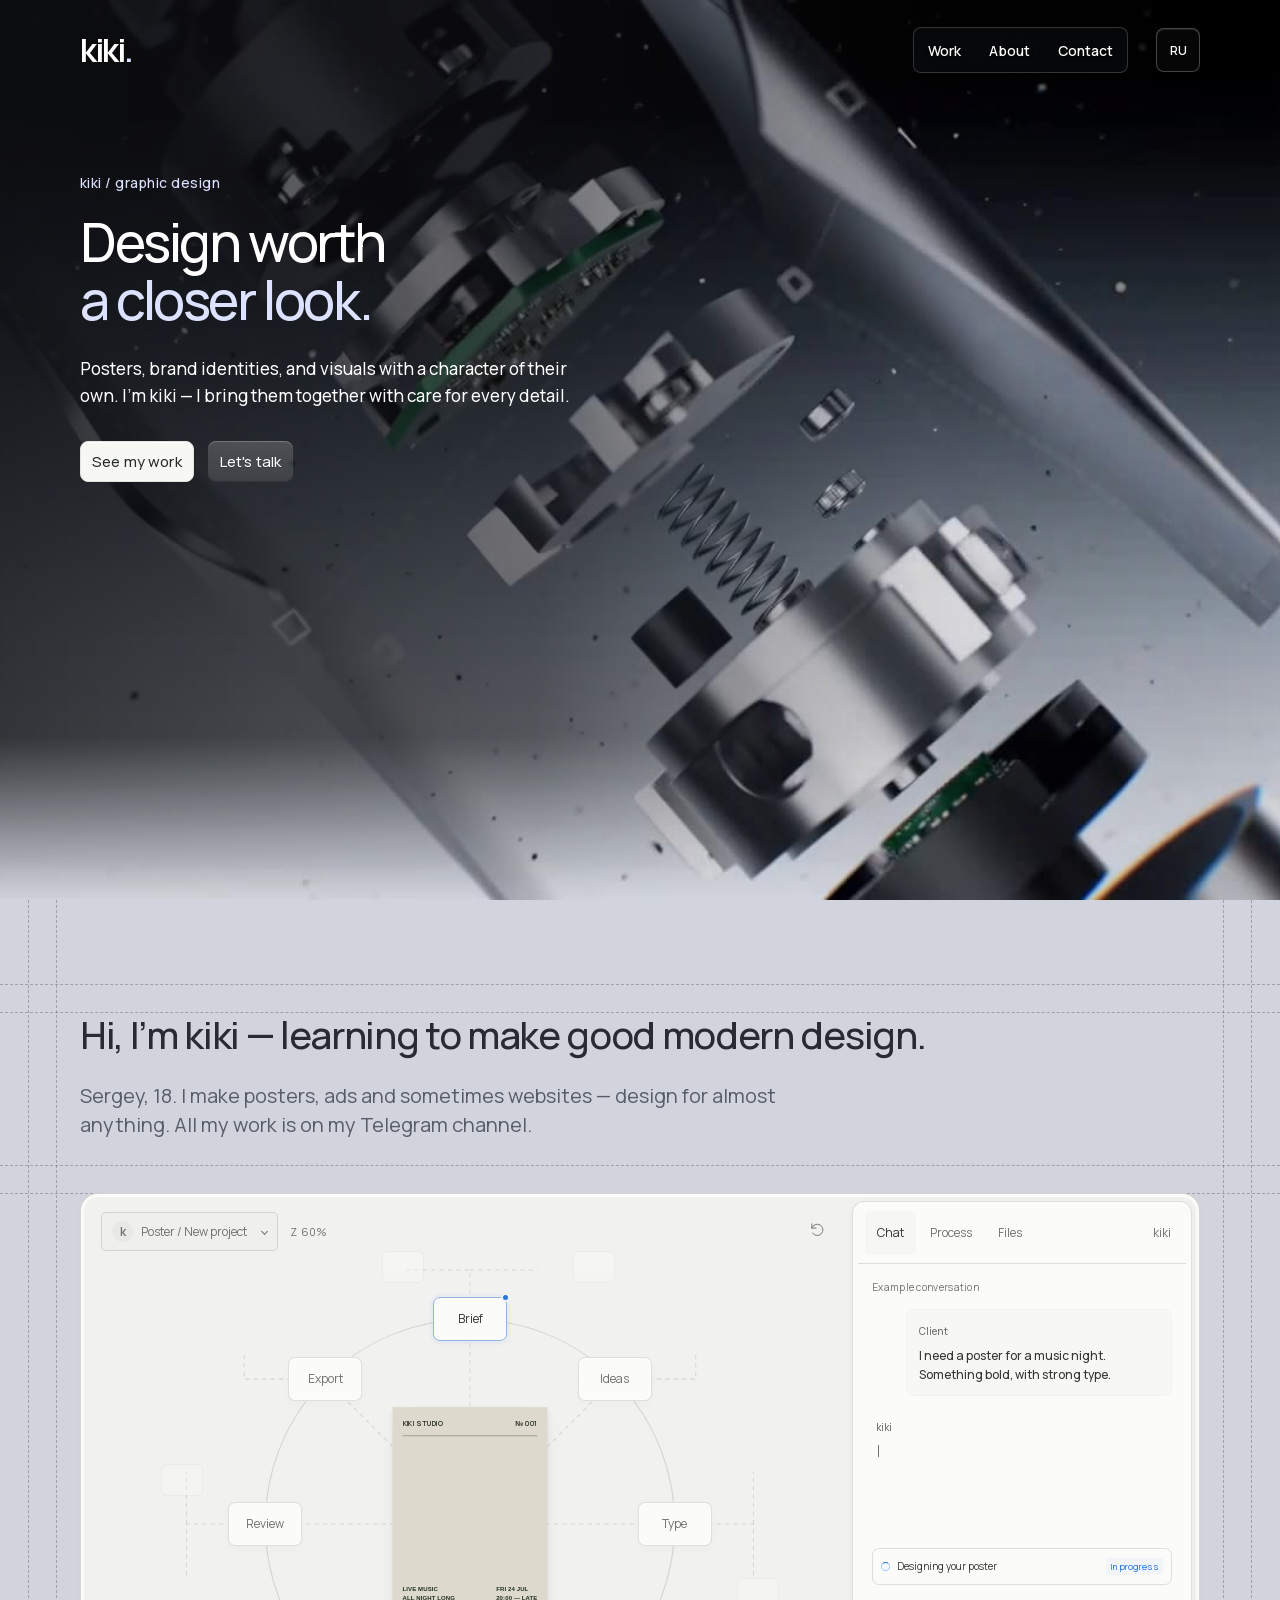
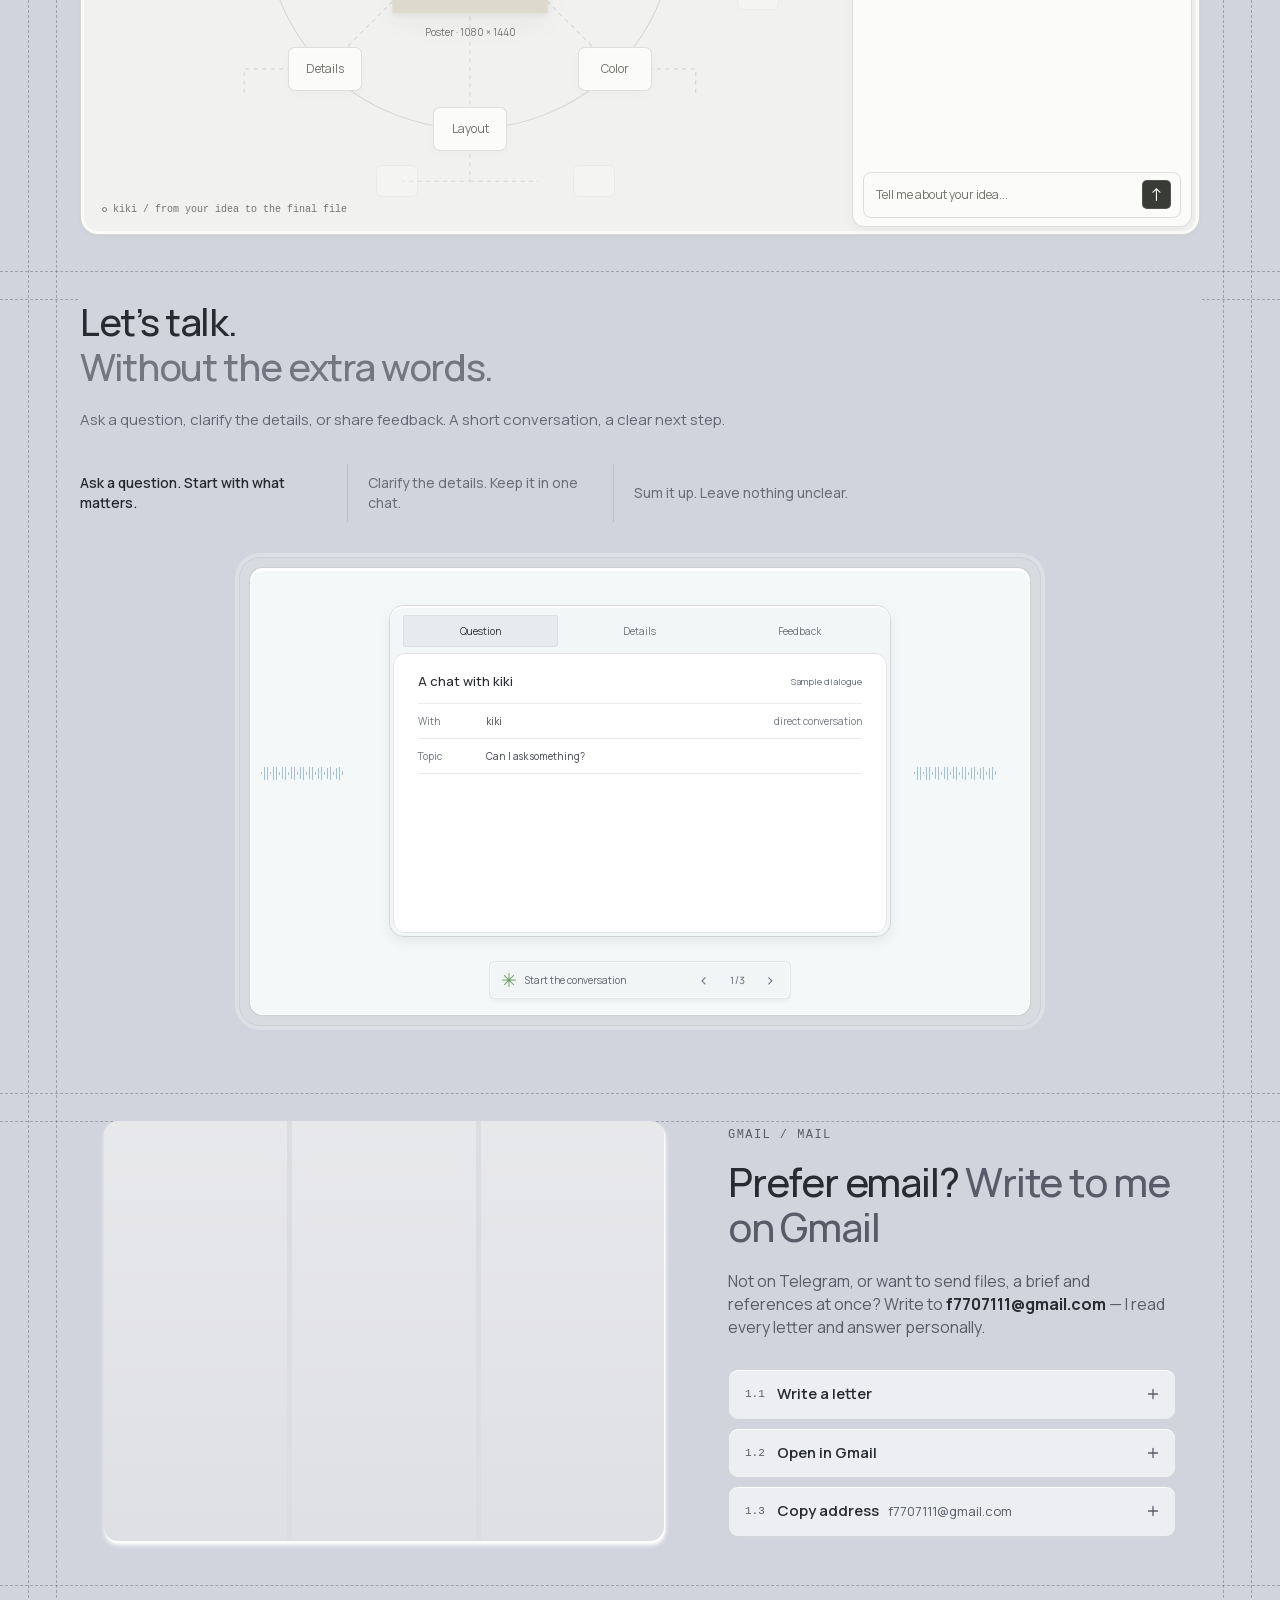
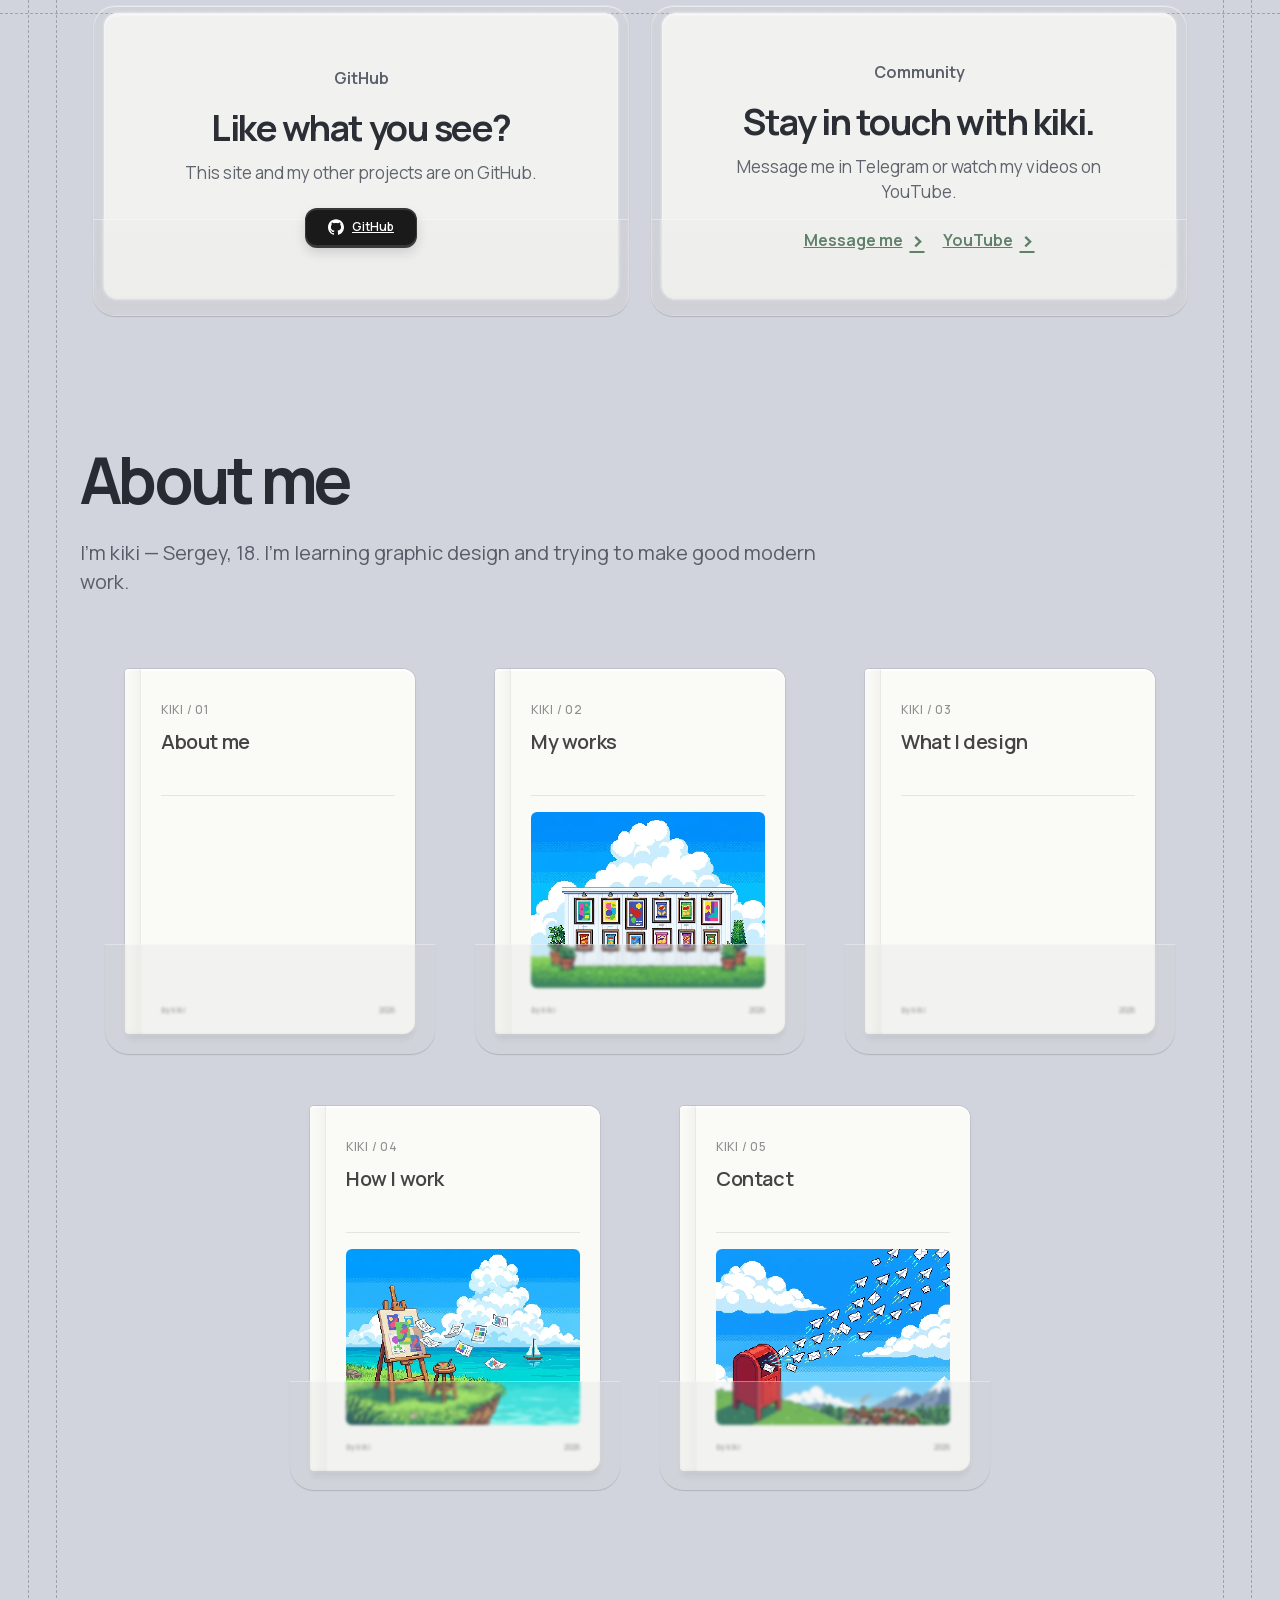
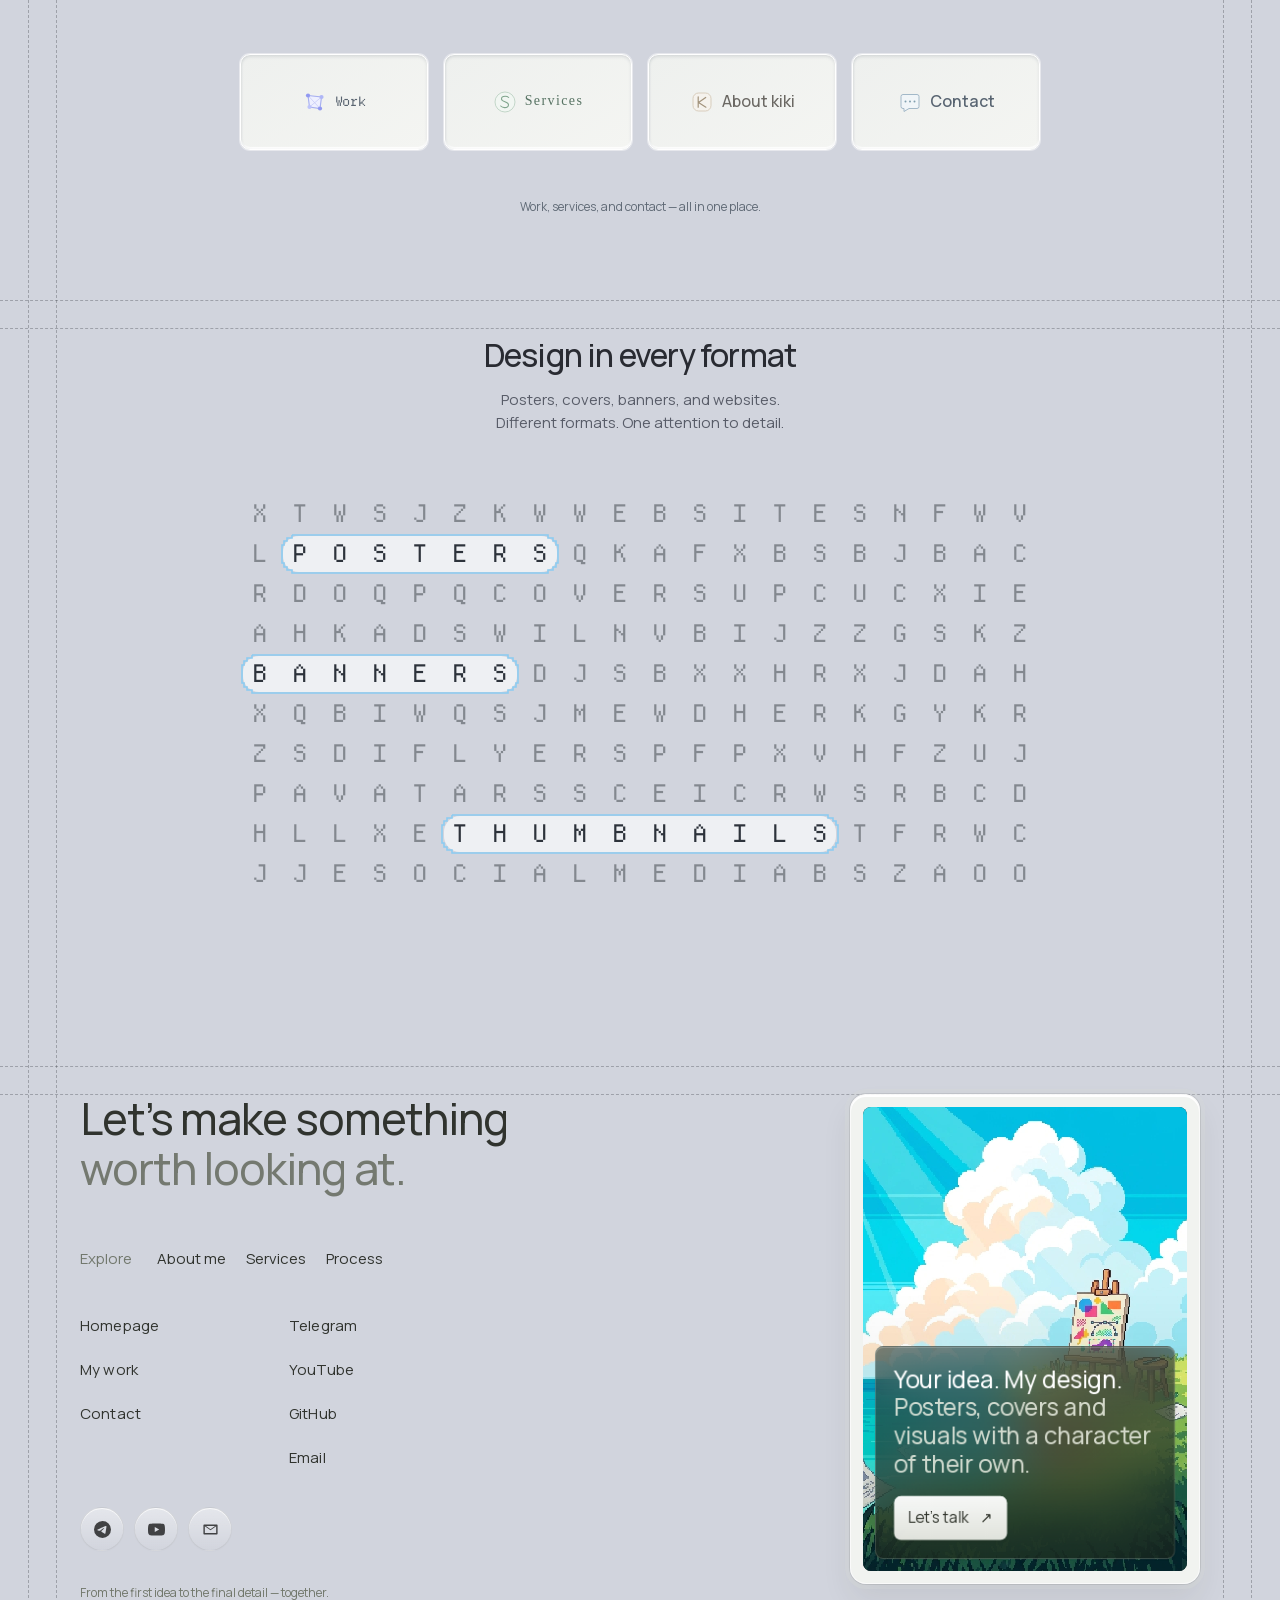
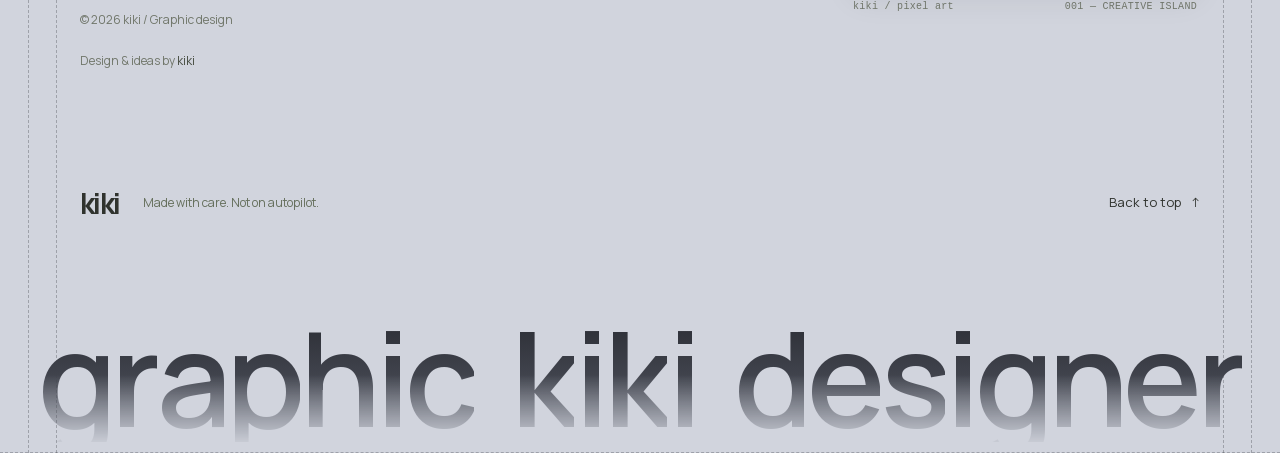
==== index.html @ 83580f87 "Initial commit" ====
<!doctype html>
<html lang="en" data-theme="light">
  <head>
    <meta charset="utf-8" />
    <meta name="viewport" content="width=device-width, initial-scale=1, viewport-fit=cover" />
    <title>kiki — Graphic Designer</title>
    <meta
      name="description"
      content="kiki (Сергей, 18) — графический дизайнер: логотипы, айдентика, постеры и оформление соцсетей."
    />
    <link rel="icon" href="assets/favicons/favicon.ico" sizes="any" />
    <link rel="icon" type="image/png" sizes="16x16" href="assets/favicons/favicon-16.png" />
    <link rel="icon" type="image/png" sizes="32x32" href="assets/favicons/favicon-32.png" />
    <link rel="apple-touch-icon" sizes="180x180" href="assets/favicons/apple-touch-icon.png" />
    <link rel="stylesheet" href="css/base.css" />
    <link rel="stylesheet" href="css/gameboy.css" />
    <link rel="stylesheet" href="css/site.css?v=2" />
    <link rel="stylesheet" href="css/components/folders.css" />
    <link rel="stylesheet" href="css/components/mail.css" />
    <link rel="stylesheet" href="css/components/design-studio.css" />
    <link rel="stylesheet" href="css/components/portfolio-footer.css" />
    <link rel="stylesheet" href="css/components/community-glass.css" />
    <link rel="stylesheet" href="css/components/conversation-banner.css?v=6" />
    <link rel="stylesheet" href="css/components/word-formats.css" />
    <link rel="stylesheet" href="css/components/intro-type.css" />
    <link rel="stylesheet" href="css/components/mini-cards.css?v=9" />
    <link rel="stylesheet" href="css/components/hero-pixel.css?v=creative1" />
    <link rel="stylesheet" href="css/components/hero-welcome.css?v=creative1" />
    <link rel="stylesheet" href="css/components/hero-scrub.css?v=5" />
    <link rel="stylesheet" href="css/components/hero-type.css?v=3" />
    <link rel="stylesheet" href="css/components/guides.css?v=3" />
  </head>
  <body>
    <div class="scrub-hero" id="scrub-hero">
    <main class="stage welcome-stage" aria-labelledby="welcome-title">
      <div class="hero-landscape" aria-hidden="true">
        <img src="assets/images/hero-scrub-poster.jpg" alt="" width="1344" height="768" fetchpriority="high" decoding="async" />
        <video muted playsinline preload="auto" poster="assets/images/hero-scrub-poster.jpg" data-video-desktop="assets/videos/hero-scrub-desktop.mp4?v=2" data-video-mobile="assets/videos/hero-scrub-mobile.mp4?v=2" tabindex="-1" disablepictureinpicture></video>
      </div>
      <div class="welcome-shade" aria-hidden="true"></div>
      <header class="welcome-header">
        <a class="welcome-wordmark" href="index.html" aria-label="kiki home">kiki<span aria-hidden="true">.</span></a>
        <nav class="welcome-nav" aria-label="Portfolio navigation">
          <a href="section.html?s=works" data-page-link data-welcome="navWork">Work</a>
          <a href="section.html?s=about" data-page-link data-welcome="navAbout">About</a>
          <a href="section.html?s=contact" data-page-link data-welcome="navContact">Contact</a>
        </nav>
        <button id="lang-toggle" class="welcome-lang ref-button" type="button" aria-label="Switch to Russian">RU</button>
      </header>
      <div class="welcome-content">
        <p class="welcome-eyebrow" data-welcome="eyebrow">kiki / graphic design</p>
        <h1 id="welcome-title"><span data-welcome="title0">Design worth</span><br /><span class="welcome-title-soft" data-welcome="title1">a closer look.</span></h1>
        <p class="welcome-description" data-welcome="description">Posters, brand identities, and visuals with a character of their own. I'm kiki — I bring them together with care for every detail.</p>
        <div class="welcome-actions">
          <a class="welcome-primary" href="section.html?s=works" data-page-link><span data-welcome="works">See my work</span></a>
          <a class="welcome-glass" href="section.html?s=contact" data-page-link><span class="glass-lens" aria-hidden="true"></span><span class="glass-reflection" aria-hidden="true"></span><span class="glass-label" data-welcome="contact">Let's talk</span></a>
        </div>
      </div>
    </main>
    </div>

    <div class="guided">
    <section class="site-info" id="about">
      <div class="site-wrap">
<div class="site-intro">
          <h2 data-i18n="heroTitle"></h2>
          <p class="site-lead" data-i18n="heroLead"></p>
        </div>

        <section class="design-studio" id="design-studio" aria-label="Poster design process">
          <div class="studio-canvas">
            <div class="studio-toolbar"><span class="studio-project"><span class="studio-monogram">k</span><span data-studio="project">Poster / New project</span><span class="studio-chevron" aria-hidden="true"></span></span><span class="studio-zoom">Z&nbsp; 60%</span><button class="studio-replay" type="button" aria-label="Replay animation"><svg viewBox="0 0 24 24" aria-hidden="true"><path d="M4 10a8 8 0 1 1 1 7M4 4v6h6"/></svg></button></div>
            <div class="studio-map">
              <svg class="studio-connections" viewBox="0 0 600 520" aria-hidden="true">
                <circle cx="300" cy="260" r="195" class="studio-orbit"/>
                <g class="studio-rays"><path d="M300 260V65"/><path d="M300 260L438 122"/><path d="M300 260H495"/><path d="M300 260L438 398"/><path d="M300 260V455"/><path d="M300 260L162 398"/><path d="M300 260H105"/><path d="M300 260L162 122"/></g>
                <g class="studio-trails"><path d="M300 65V260"/><path d="M438 122L300 260"/><path d="M495 260H300"/><path d="M438 398L300 260"/><path d="M300 455V260"/><path d="M162 398L300 260"/><path d="M105 260H300"/><path d="M162 122L300 260"/></g>
                <g class="studio-branches"><path d="M300 65V18H235M300 18H365"/><path d="M105 260H30V310M30 260V210"/><path d="M495 260H570V310M570 260V210"/><path d="M300 455V505H235M300 505H365"/><path d="M162 122H85V95M438 122H515V95M162 398H85V425M438 398H515V425"/></g>
              </svg>
              <div class="studio-ghost ghost-1"></div><div class="studio-ghost ghost-2"></div><div class="studio-ghost ghost-3"></div><div class="studio-ghost ghost-4"></div><div class="studio-ghost ghost-5"></div><div class="studio-ghost ghost-6"></div>
              <div class="studio-node node-0" data-step="0"><span data-studio="step0">Brief</span><span class="node-indicator" aria-hidden="true"></span></div>
<div class="studio-node node-1" data-step="1"><span data-studio="step1">Ideas</span><span class="node-indicator" aria-hidden="true"></span></div>
<div class="studio-node node-2" data-step="2"><span data-studio="step2">Type</span><span class="node-indicator" aria-hidden="true"></span></div>
<div class="studio-node node-3" data-step="3"><span data-studio="step3">Color</span><span class="node-indicator" aria-hidden="true"></span></div>
<div class="studio-node node-4" data-step="4"><span data-studio="step4">Layout</span><span class="node-indicator" aria-hidden="true"></span></div>
<div class="studio-node node-5" data-step="5"><span data-studio="step5">Details</span><span class="node-indicator" aria-hidden="true"></span></div>
<div class="studio-node node-6" data-step="6"><span data-studio="step6">Review</span><span class="node-indicator" aria-hidden="true"></span></div>
<div class="studio-node node-7" data-step="7"><span data-studio="step7">Export</span><span class="node-indicator" aria-hidden="true"></span></div>
              <div class="studio-artboard"><div class="poster-design"><div class="poster-topline">KIKI STUDIO <span>№ 001</span></div><div class="poster-type">MAKE<br><span>SOME</span><br>NOISE.</div><div class="poster-shape" aria-hidden="true"></div><div class="poster-footer"><span>LIVE MUSIC<br>ALL NIGHT LONG</span><span>FRI 24 JUL<br>20:00 — LATE</span></div></div><span class="artboard-label" data-studio="artboard">Poster · 1080 × 1440</span></div>
            </div>
            <div class="studio-footnote"><span class="studio-live-dot" aria-hidden="true"></span><span data-studio="footnote">kiki / from your idea to the final file</span></div>
          </div>
          <div class="studio-chat">
            <div class="studio-chat-tabs" role="tablist" aria-label="Project views"><button class="active" type="button" role="tab" aria-selected="true" aria-controls="studio-chat-panel" id="studio-tab-chat" data-view="chat" data-studio="chatTab">Chat</button><button type="button" role="tab" aria-selected="false" aria-controls="studio-process-panel" id="studio-tab-process" data-view="process" data-studio="processTab">Process</button><button type="button" role="tab" aria-selected="false" aria-controls="studio-files-panel" id="studio-tab-files" data-view="files" data-studio="filesTab">Files</button><span class="studio-chat-name">kiki</span></div>
            <div class="studio-chat-body" id="studio-chat-panel" role="tabpanel" aria-labelledby="studio-tab-chat">
              <span class="studio-demo-label" data-studio="demo">Example conversation</span>
              <div class="studio-message client"><span class="message-author" data-studio="client">Client</span><p data-studio="request">I need a poster for a music night. Something bold, with strong type.</p></div>
              <div class="studio-message designer"><span class="message-author">kiki</span><p class="studio-typed"></p></div>
              <div class="studio-task"><span class="studio-spinner" aria-hidden="true"></span><span data-studio="task">Designing your poster</span><span class="studio-task-status" data-studio="running">In progress</span></div>
              <div class="studio-message final"><span class="message-author">kiki</span><p data-studio="done">Here’s the first version. What do you think? We can adjust the colors and details together.</p><div class="studio-attachment"><span class="attachment-icon" aria-hidden="true">↗</span><span>music-night.pdf<small data-studio="attachment">First version · ready for review</small></span></div></div>
            </div>
            <div class="studio-extra-panel" id="studio-process-panel" role="tabpanel" aria-labelledby="studio-tab-process" hidden><span class="studio-demo-label" data-studio="processHeading">From idea to finished poster</span><ol class="studio-process-list"><li data-studio="step0">Brief</li><li data-studio="step1">Ideas</li><li data-studio="step2">Type</li><li data-studio="step3">Color</li><li data-studio="step4">Layout</li><li data-studio="step5">Details</li><li data-studio="step6">Review</li><li data-studio="step7">Export</li></ol><p data-studio="processNote">You’re part of every step. We discuss, refine, and make it yours.</p></div>
            <div class="studio-extra-panel" id="studio-files-panel" role="tabpanel" aria-labelledby="studio-tab-files" hidden><span class="studio-demo-label" data-studio="filesHeading">Example deliverables</span><div class="studio-file"><span>music-night.pdf</span><small data-studio="print">Print-ready poster</small></div><div class="studio-file"><span>music-night.png</span><small data-studio="social">Version for social media</small></div><p data-studio="filesNote">Final formats are agreed on for each project.</p></div>
            <a class="studio-chat-compose" href="https://t.me/Kik1el" target="_blank" rel="noopener"><span data-studio="cta">Tell me about your idea...</span><span class="compose-arrow" aria-hidden="true">↑</span></a>
          </div>
        </section>

        <section class="conversation-banner" id="conversation" aria-labelledby="conversation-title">
          <header class="cb-intro">
            <h2 id="conversation-title"><span data-cb="title"></span><br><span class="cb-soft" data-cb="titleSoft"></span></h2>
            <p data-cb="intro"></p>
          </header>
          <div class="cb-tabs" role="tablist" aria-label="Project stages">
            <button type="button" role="tab" id="cb-tab-0" aria-controls="cb-panel" aria-selected="true" data-cb-step="0"><span data-cb="tab0"></span><i class="cb-tab-progress" aria-hidden="true"></i></button>
            <button type="button" role="tab" id="cb-tab-1" aria-controls="cb-panel" aria-selected="false" tabindex="-1" data-cb-step="1"><span data-cb="tab1"></span><i class="cb-tab-progress" aria-hidden="true"></i></button>
            <button type="button" role="tab" id="cb-tab-2" aria-controls="cb-panel" aria-selected="false" tabindex="-1" data-cb-step="2"><span data-cb="tab2"></span><i class="cb-tab-progress" aria-hidden="true"></i></button>
          </div>
          <div class="cb-frame" id="cb-panel" role="tabpanel" aria-labelledby="cb-tab-0" tabindex="0">
            <div class="cb-canvas">
              <div class="cb-scene cb-conversation" data-scene="0">
                <div class="cb-signal cb-signal-left" aria-hidden="true"></div><div class="cb-signal cb-signal-right" aria-hidden="true"></div>
                <article class="cb-dialog-card">
                  <nav class="cb-mini-tabs" aria-label="Conversation topics"><button type="button" data-chat="0" aria-pressed="true" data-cb="chat0"></button><button type="button" data-chat="1" aria-pressed="false" data-cb="chat1"></button><button type="button" data-chat="2" aria-pressed="false" data-cb="chat2"></button></nav>
                  <div class="cb-dialog-paper">
                    <header class="cb-dialog-header"><strong data-cb="dialogTitle"></strong><span class="cb-example" data-cb="example"></span></header>
                    <div class="cb-meta"><span data-cb="to"></span><b>kiki</b><span data-cb="chatContext"></span></div>
                    <div class="cb-meta"><span data-cb="subject"></span><b data-cb="subjectText"></b></div>
                    <div class="cb-dialog-messages"><p class="cb-question"><span data-cb="you"></span><span data-cb="request"></span></p><p class="cb-response"><span>kiki</span><span class="cb-typed"></span><i class="cb-typing-caret" aria-hidden="true"></i></p></div>
                    <div class="cb-paper-fade" aria-hidden="true"></div>
                  </div>
                </article>
                <div class="cb-project-pager"><span class="cb-pixel-icon" aria-hidden="true">✳</span><span data-cb="projectName"></span><button type="button" class="cb-prev" aria-label="Previous example">‹</button><span class="cb-counter">1/3</span><button type="button" class="cb-next" aria-label="Next example">›</button></div>
              </div>
              <div class="cb-scene cb-board" data-scene="1" hidden>
                <div class="cb-task-card"><div class="cb-task-row"><span class="cb-status review" data-cb="review"></span><div><span data-cb-task="0"></span><small data-cb="byKiki"></small></div></div><div class="cb-task-row"><span class="cb-status running" data-cb="running"></span><div><span data-cb-task="1"></span><small data-cb="byKiki"></small></div></div><div class="cb-task-row"><span class="cb-status complete" data-cb="complete"></span><div><span data-cb-task="2"></span><small data-cb="byKiki"></small></div></div><div class="cb-task-row"><span class="cb-status waiting" data-cb="waiting"></span><div><span data-cb-task="3"></span><small data-cb="together"></small></div></div></div>
                <div class="cb-board-line" aria-hidden="true"></div>
                <div class="cb-categories"><button type="button" data-category="0" aria-pressed="true"><span class="cb-counts"><i></i><span data-cb="topicBadge"></span></span><span data-cb="category0"></span></button><button type="button" data-category="1" aria-pressed="false"><span class="cb-counts"><i></i><span data-cb="topicBadge"></span></span><span data-cb="category1"></span></button><button type="button" data-category="2" aria-pressed="false"><span class="cb-counts"><i></i><span data-cb="topicBadge"></span></span><span data-cb="category2"></span></button><button type="button" data-category="3" aria-pressed="false"><span class="cb-counts"><i></i><span data-cb="topicBadge"></span></span><span data-cb="category3"></span></button><button type="button" data-category="4" aria-pressed="false"><span class="cb-counts"><i></i><span data-cb="topicBadge"></span></span><span data-cb="category4"></span></button></div>
              </div>
              <div class="cb-scene cb-flow" data-scene="2" hidden>
                <aside class="cb-flow-sidebar"><h3 data-cb="flowTitle"></h3><div class="cb-flow-field"><span data-cb="name"></span><div data-cb="flowName"></div></div><div class="cb-flow-field"><span data-cb="briefLabel"></span><p data-cb="brief"></p></div><div class="cb-flow-extra" hidden><strong data-cb="extraTitle"></strong><p data-cb="extraText"></p></div></aside>
                <div class="cb-tree">
                  <button type="button" class="cb-add cb-add-idea" data-flow-action="idea"><span class="cb-tooltip" data-cb="addIdea"></span><span class="cb-plus" aria-hidden="true"></span></button>
                  <div class="cb-tree-stem" aria-hidden="true"></div><div class="cb-tree-node cb-tree-main"><span class="cb-node-icon" aria-hidden="true"><i></i><i></i><i></i><i></i><i></i><i></i><i></i><i></i><i></i></span><div><b>kiki</b><small data-cb="designer"></small></div></div>
                  <div class="cb-tree-stem cb-long-stem" aria-hidden="true"></div><button type="button" class="cb-add" data-flow-action="details"><span class="cb-tooltip" data-cb="addDetails"></span><span class="cb-plus" aria-hidden="true"></span></button>
                  <div class="cb-tree-branches" aria-hidden="true"><i></i><i></i><i></i></div>
                  <div class="cb-tree-children"><button type="button" class="cb-tree-node" data-flow-action="idea"><span class="cb-node-icon" aria-hidden="true"><i></i><i></i><i></i><i></i><i></i><i></i><i></i><i></i><i></i></span><span><b data-cb="node0"></b><small data-cb="nodeSub0"></small></span></button><button type="button" class="cb-tree-node" data-flow-action="style"><span class="cb-node-icon" aria-hidden="true"><i></i><i></i><i></i><i></i><i></i><i></i><i></i><i></i><i></i></span><span><b data-cb="node1"></b><small data-cb="nodeSub1"></small></span></button><button type="button" class="cb-tree-node" data-flow-action="files"><span class="cb-node-icon" aria-hidden="true"><i></i><i></i><i></i><i></i><i></i><i></i><i></i><i></i><i></i></span><span><b data-cb="node2"></b><small data-cb="nodeSub2"></small></span></button></div>
                  <div class="cb-apps"><img src="assets/icons/apps/photoshop.svg" alt="Photoshop"><img src="assets/icons/apps/illustrator.svg" alt="Illustrator"><img src="assets/icons/apps/indesign.svg" alt="InDesign"><span class="cb-apps-divider"></span><a href="https://t.me/Kik1el" target="_blank" rel="noopener" aria-label="Telegram"><img src="assets/icons/social/telegram.svg" alt=""></a><span data-cb="andYou"></span></div>
                </div>
              </div>
            </div>
          </div>
        </section>

        <section class="mail-block" id="mail" aria-labelledby="mail-title">
          <div class="mail-visual" data-aos="fade-right" aria-hidden="true">
            <div class="mail-stage" data-mail-stage>
              <div class="mail-cols"><i></i><i></i><i></i></div>
              <article class="mail-card mail-preview">
                <header class="mail-card-head">
                  <svg class="mail-gmail" viewBox="0 0 48 36" aria-hidden="true">
                    <path fill="#4285f4" d="M3.3 36h7.6V17.5L0 9.3v23.4C0 34.5 1.5 36 3.3 36z" />
                    <path fill="#34a853" d="M37.1 36h7.6c1.8 0 3.3-1.5 3.3-3.3V9.3l-10.9 8.2z" />
                    <path fill="#fbbc04" d="M37.1 3.3v14.2L48 9.3V4.9c0-4-4.6-6.3-7.8-3.9z" />
                    <path fill="#ea4335" d="M10.9 17.5V3.3L24 13.1l13.1-9.8v14.2L24 27.3z" />
                    <path fill="#c5221f" d="M0 4.9v4.4l10.9 8.2V3.3L7.8 1C4.6-1.4 0 .9 0 4.9z" /></svg
                  ><span data-i18n="mailPreview">New message</span>
                </header>
                <div class="mail-row">
                  <span data-i18n="mailTo">To</span>
                  <p><b>kiki</b> f7707111@gmail.com</p>
                </div>
                <div class="mail-row">
                  <span data-i18n="mailFrom">From</span>
                  <p><b data-i18n="mailYou">You</b> <span data-i18n="mailYouMail">hello@yourmail.com</span></p>
                </div>
                <div class="mail-row">
                  <span data-i18n="mailSubject">Subject</span>
                  <p><b data-i18n="mailSubjectText">Poster for our event</b></p>
                </div>
                <div class="mail-body"><p data-mail-type></p></div>
              </article>
              <article class="mail-card mail-status">
                <header class="mail-status-head"><span data-i18n="mailStatusTitle">Letter status</span><i>×</i></header>
                <div class="mail-status-inner">
                  <small data-i18n="mailChance">Chance of reply</small>
                  <div class="mail-big">
                    <strong data-mail-count>0%</strong><em data-i18n="mailBadge">personally</em>
                  </div>
                  <div class="mail-bar"><i data-mail-bar></i></div>
                  <ul class="mail-steps">
                    <li class="mail-step" data-step>
                      <span data-i18n="mailStep1">Sent</span
                      ><b class="mail-tick"
                        ><svg viewBox="0 0 12 12" aria-hidden="true">
                          <path
                            d="M2.5 6.4 5 8.8l4.5-5.3"
                            fill="none"
                            stroke="currentColor"
                            stroke-width="1.6"
                            stroke-linecap="round"
                            stroke-linejoin="round"
                          /></svg
                      ></b>
                    </li>
                    <li class="mail-step" data-step>
                      <span data-i18n="mailStep2">Delivered</span
                      ><b class="mail-tick"
                        ><svg viewBox="0 0 12 12" aria-hidden="true">
                          <path
                            d="M2.5 6.4 5 8.8l4.5-5.3"
                            fill="none"
                            stroke="currentColor"
                            stroke-width="1.6"
                            stroke-linecap="round"
                            stroke-linejoin="round"
                          /></svg
                      ></b>
                    </li>
                    <li class="mail-step" data-step>
                      <span data-i18n="mailStep3">Read by kiki</span
                      ><b class="mail-tick"
                        ><svg viewBox="0 0 12 12" aria-hidden="true">
                          <path
                            d="M2.5 6.4 5 8.8l4.5-5.3"
                            fill="none"
                            stroke="currentColor"
                            stroke-width="1.6"
                            stroke-linecap="round"
                            stroke-linejoin="round"
                          /></svg
                      ></b>
                    </li>
                    <li class="mail-step" data-step>
                      <span data-i18n="mailStep4">Reply</span><b class="mail-typing"><i></i><i></i><i></i></b>
                    </li>
                  </ul>
                  <span class="mail-fake-btn" data-i18n="mailView">Open letter</span>
                </div>
              </article>
            </div>
          </div>
          <div class="mail-copy" data-aos="fade-left">
            <p class="mail-kicker" data-i18n="mailKicker">Gmail / Mail</p>
            <h2 id="mail-title" data-i18n="mailTitle">Prefer email? <span>Write to me on Gmail</span></h2>
            <p class="mail-lead" data-i18n="mailLead"></p>
            <div class="mail-actions">
              <a class="mail-action" href="mailto:f7707111@gmail.com"
                ><span class="mail-num">1.1</span><span class="mail-label" data-i18n="mailAct1">Write a letter</span
                ><span class="mail-plus"
                  ><svg viewBox="0 0 12 12" aria-hidden="true">
                    <path
                      d="M6 1.5v9M1.5 6h9"
                      stroke="currentColor"
                      stroke-width="1.3"
                      stroke-linecap="round"
                    /></svg></span
              ></a>
              <a
                class="mail-action"
                href="https://mail.google.com/mail/?view=cm&amp;fs=1&amp;to=f7707111@gmail.com"
                target="_blank"
                rel="noopener"
                ><span class="mail-num">1.2</span><span class="mail-label" data-i18n="mailAct2">Open in Gmail</span
                ><span class="mail-plus"
                  ><svg viewBox="0 0 12 12" aria-hidden="true">
                    <path
                      d="M6 1.5v9M1.5 6h9"
                      stroke="currentColor"
                      stroke-width="1.3"
                      stroke-linecap="round"
                    /></svg></span
              ></a>
              <button class="mail-action" type="button" data-mail-copy>
                <span class="mail-num">1.3</span
                ><span class="mail-label"
                  ><span data-i18n="mailAct3">Copy address</span> <em>f7707111@gmail.com</em></span
                ><span class="mail-plus"
                  ><svg viewBox="0 0 12 12" aria-hidden="true">
                    <path d="M6 1.5v9M1.5 6h9" stroke="currentColor" stroke-width="1.3" stroke-linecap="round" /></svg
                ></span>
              </button>
            </div>
          </div>
        </section>
        <div class="site-wrap site-community">
          <article class="community-card" data-aos="fade-right">
            <div class="community-kicker">GitHub</div>
            <h2 data-i18n="githubTitle">Like what you see?</h2>
            <p data-i18n="githubText"></p>
            <a class="ref-button community-button" href="https://github.com/f7707111-rgb" target="_blank" rel="noopener"
              ><img src="assets/icons/social/github.svg" alt="" /><span data-i18n="githubButton">GitHub</span></a
            >
          </article>
          <article class="community-card" data-aos="fade-left">
            <div class="community-kicker">Community</div>
            <h2 data-i18n="communityTitle"></h2>
            <p data-i18n="communityText"></p>
            <div class="community-links">
              <a class="community-link" href="https://t.me/Kik1el" target="_blank" rel="noopener"
                ><span data-i18n="discordLink">Message me</span><span>›</span></a
              ><a class="community-link" href="https://www.youtube.com/@feduk1-c6z" target="_blank" rel="noopener"
                ><span data-i18n="siteLink">YouTube</span><span>›</span></a
              >
            </div>
          </article>
        </div>
      </div>
    </section>

      <section class="site-wrap folders" id="about-kiki" aria-labelledby="about-kiki-title">
        <header class="folders-head" data-aos="fade-right">
          <h2 id="about-kiki-title" data-i18n="aboutTitle">About me</h2>
          <p data-i18n="aboutLead"></p>
        </header>
        <div class="folders-grid" data-folders data-aos="fade-up"></div>
      </section>
    <nav class="mini-cards site-wrap" id="quick-links" aria-label="Portfolio sections">
      <div class="mc-grid">
        <a class="mini-card" href="section.html?s=works" data-page-link data-mini-card="works"><span class="mc-surface"><span class="mc-light" aria-hidden="true"></span><span class="mc-brand"><svg class="mc-icon" viewBox="0 0 24 24" aria-hidden="true"><path d="M5 5.5 18.5 7 17 18.5 6.5 17Z" fill="#eef0ff" stroke="#a7aff0" stroke-width="1.15"/><path d="M5 5.5 17 18.5M18.5 7 6.5 17" stroke="#c8ccf8" stroke-width=".8"/><circle cx="5" cy="5.5" r="2.1" fill="#9199f1"/><circle cx="18.5" cy="7" r="2.1" fill="#afb6f6"/><circle cx="17" cy="18.5" r="2.1" fill="#9199f1"/><circle cx="6.5" cy="17" r="2.1" fill="#bdc3fa"/></svg><span data-mini="works">Работы</span></span><span class="mc-chip" aria-hidden="true"><span data-mini="open">Открыть</span><span>↗</span></span></span></a>
        <a class="mini-card" href="section.html?s=services" data-page-link data-mini-card="services"><span class="mc-surface"><span class="mc-light" aria-hidden="true"></span><span class="mc-brand"><svg class="mc-icon" viewBox="0 0 24 24" aria-hidden="true"><circle cx="12" cy="12" r="10" fill="#f1f6f2" stroke="#bed3c4" stroke-width=".9"/><path d="M15.7 7.5c-.9-.9-2.1-1.2-3.6-1.2-2.1 0-3.6 1-3.6 2.7 0 3.3 7 2.2 7 5.7 0 1.7-1.6 2.9-3.9 2.9-1.6 0-2.9-.5-3.9-1.6" fill="none" stroke="#80a58d" stroke-width="1.05" stroke-linecap="round"/></svg><span data-mini="services">Услуги</span></span><span class="mc-chip" aria-hidden="true"><span data-mini="open">Открыть</span><span>↗</span></span></span></a>
        <a class="mini-card" href="section.html?s=about" data-page-link data-mini-card="about"><span class="mc-surface"><span class="mc-light" aria-hidden="true"></span><span class="mc-brand"><svg class="mc-icon" viewBox="0 0 24 24" aria-hidden="true"><rect x="3" y="3" width="18" height="18" rx="5.5" fill="#f5f2ed" stroke="#d5c9b7" stroke-width=".9"/><path d="M8.2 6.8v10.4m7.5-9.7-7.2 5.1 7.4 4.6" fill="none" stroke="#a2937c" stroke-width="1.2" stroke-linecap="round" stroke-linejoin="round"/></svg><span data-mini="about">Обо мне</span></span><span class="mc-chip" aria-hidden="true"><span data-mini="open">Открыть</span><span>↗</span></span></span></a>
        <a class="mini-card" href="section.html?s=contact" data-page-link data-mini-card="contact"><span class="mc-surface"><span class="mc-light" aria-hidden="true"></span><span class="mc-brand"><svg class="mc-icon" viewBox="0 0 24 24" aria-hidden="true"><path d="M5 4.5h14a2 2 0 0 1 2 2v10a2 2 0 0 1-2 2h-8l-5 3v-3H5a2 2 0 0 1-2-2v-10a2 2 0 0 1 2-2Z" fill="#f0f5f8" stroke="#a2b8c8" stroke-width="1" stroke-linejoin="round"/><circle cx="7.5" cy="11.5" r="1" fill="#819fae"/><circle cx="12" cy="11.5" r="1" fill="#819fae"/><circle cx="16.5" cy="11.5" r="1" fill="#819fae"/></svg><span data-mini="contact">Контакт</span></span><span class="mc-chip" aria-hidden="true"><span data-mini="open">Открыть</span><span>↗</span></span></span></a>
      </div>
      <p class="mc-caption" data-mini="caption">Работы, услуги и контакты — всё рядом.</p>
    </nav>
    <section class="word-formats site-wrap" id="design-formats" aria-labelledby="formats-title">
      <header class="wf-heading">
        <h2 id="formats-title" data-wf="title">Design in every format</h2>
        <p data-wf="intro">Posters, covers, banners, and websites.<br>Different formats. One attention to detail.</p>
      </header>
      <div class="wf-board" aria-hidden="true"><div class="wf-letters"></div><div class="wf-highlights"></div></div>
      <p class="wf-accessible" data-wf="accessible"></p>
    </section>
    <footer class="portfolio-footer" id="contact" aria-labelledby="footer-title">
      <div class="footer-grid-pattern" aria-hidden="true"></div>
      <div class="site-wrap footer-layout">
        <div class="footer-copy">
          <h2 id="footer-title"><span data-i18n="endTitle">Let’s make something</span> <span class="footer-title-soft" data-i18n="endTitleSoft">worth looking at.</span></h2>
          <nav class="footer-project-links" aria-label="Explore">
            <span data-i18n="endExplore">Explore</span>
            <a href="section.html?s=about" data-page-link data-i18n="endAbout">About me</a>
            <a href="section.html?s=services" data-page-link data-i18n="endServices">Services</a>
            <a href="section.html?s=process" data-page-link data-i18n="endProcess">Process</a>
          </nav>
          <div class="footer-nav-columns">
            <nav aria-label="Website">
              <a href="index.html#about" data-i18n="endHome">Homepage</a>
              <a href="https://t.me/KikiVisual" target="_blank" rel="noopener" data-i18n="endWork">My work</a>
              <a href="section.html?s=contact" data-page-link data-i18n="endContact">Contact</a>
            </nav>
            <nav aria-label="Social and contact">
              <a href="https://t.me/Kik1el" target="_blank" rel="noopener">Telegram</a>
              <a href="https://www.youtube.com/@feduk1-c6z" target="_blank" rel="noopener">YouTube</a>
              <a href="https://github.com/f7707111-rgb" target="_blank" rel="noopener">GitHub</a>
              <a href="mailto:f7707111@gmail.com">Email</a>
            </nav>
          </div>
          <nav class="footer-socials" aria-label="Social links">
            <a href="https://t.me/Kik1el" target="_blank" rel="noopener" aria-label="Telegram"><img src="assets/icons/social/telegram.svg" alt="" /></a>
            <a href="https://www.youtube.com/@feduk1-c6z" target="_blank" rel="noopener" aria-label="YouTube"><img src="assets/icons/social/youtube.svg" alt="" /></a>
            <a href="mailto:f7707111@gmail.com" aria-label="Email"><img src="assets/icons/social/mail.svg" alt="" /></a>
          </nav>
          <div class="footer-meta"><p data-i18n="endPersonal">From the first idea to the final detail — together.</p><p>© 2026 kiki <span data-i18n="endRole">/ Graphic design</span></p><p class="footer-credit"><span data-i18n="endMade">Design &amp; ideas by</span> <a href="section.html?s=about" data-page-link>kiki</a></p></div>
        </div>
        <div class="footer-card-perspective">
          <article class="footer-feature-card">
            <div class="footer-card-foil" aria-hidden="true"></div><div class="footer-card-edge" aria-hidden="true"></div>
            <div class="footer-feature-image"><img src="assets/images/footer-pixel-art.webp" alt="Pixel-art creative island with an easel, sea and bright clouds" width="896" height="1200" loading="lazy" /><div class="footer-card-shine" aria-hidden="true"></div></div>
            <div class="footer-glass"><p><span data-i18n="endCardTitle">Your idea. My design.</span> <span class="footer-glass-soft" data-i18n="endCardText">Posters, covers and visuals with a character of their own.</span></p><a class="footer-card-cta" href="https://t.me/Kik1el" target="_blank" rel="noopener"><span data-i18n="endCta">Let’s talk</span><span aria-hidden="true">↗</span></a></div>
          </article>
          <p class="footer-card-caption"><span>kiki / pixel art</span><span>001 — CREATIVE ISLAND</span></p>
        </div>
      </div>
      <div class="footer-bottom"><div class="site-wrap"><a href="index.html#about" class="footer-wordmark" aria-label="kiki homepage">kiki</a><span data-i18n="endBottom">Made with care. Not on autopilot.</span><a href="#about" class="footer-top-link"><span data-i18n="endTop">Back to top</span><span aria-hidden="true">↑</span></a></div></div>
      <div class="hero-type" id="hero-type"><h2 class="hero-type-line">graphic kiki designer</h2><canvas aria-hidden="true"></canvas></div>
    </footer>
    </div>

    <!-- data -->
    <script src="js/data/translations.js"></script>
    <script src="js/data/sections.js"></script>
    <!-- site -->
    <script src="js/site/hero-meadow.js?v=creative2"></script>
    <script src="js/site/hero-scrub.js?v=4"></script>
    <script src="js/site/folders.js"></script>
    <script src="js/site/settings.js"></script>
    <script src="js/site/design-studio.js"></script>
    <script src="js/site/conversation-banner.js?v=6"></script>
    <script src="js/site/word-formats.js"></script>
    <script src="js/site/mini-cards.js?v=9"></script>
    <script src="js/site/reveal.js"></script>
    <script src="js/site/mail.js"></script>
    <script src="js/site/portfolio-footer.js"></script>
    <script src="js/site/hero-glyphs.js?v=1"></script>
    <script src="js/site/hero-type.js?v=6"></script>
    <script src="js/site/guides.js?v=1"></script>
  </body>
</html>
---- css/base.css ----
/* Global base rules shared by every section. */

/* Hide scrollbars everywhere while keeping scrolling (mouse, touch, keyboard). */
html,
body,
* {
  scrollbar-width: none;
  -ms-overflow-style: none;
}
*::-webkit-scrollbar {
  display: none;
  width: 0;
  height: 0;
}

/* Form controls use the site font too. */
button, input, select, textarea { font-family: inherit; }
---- css/gameboy.css ----
/* Game Boy DMG-01. All device geometry is in real millimetres: 1mm = var(--u). Body is 90 × 148 mm. */

*,
*::before,
*::after {
  box-sizing: border-box;
  margin: 0;
  padding: 0;
}

:root {
  --u: min(calc((100vh - 128px) / 148), calc((100vw - 32px) / 90), 6px);

  --body: #d6d2ca;
  --body-hi: #e2ded7;
  --body-lo: #c6c1b8;
  --navy: #2f328f;
  --lens: #5d5b69;
  --lens-ink: #d3d1da;
  --maroon: #9c2a60;
  --magenta: #9f245a;
  --dpad: #2a2a33;

  --wall-top: #eeeff2;
  --wall-bottom: #d4d5da;
  --ink: #6a6872;
  --ink-soft: #8c8a93;

  --gb-font: 'Gill Sans', 'Gill Sans MT', 'Lato', 'Segoe UI', sans-serif;
  --round-font: 'Arial Rounded MT Bold', 'Nunito', 'Helvetica Rounded', sans-serif;
}
@supports (height: 100svh) {
  :root {
    --u: min(calc((100svh - 128px) / 148), calc((100vw - 32px) / 90), 6px);
  }
}

html {
  height: 100%;
}
body {
  min-height: 100%;
  display: flex;
  flex-direction: column;
  align-items: center;
  justify-content: center;
  gap: 20px;
  padding: 28px 16px 20px;
  background:
    radial-gradient(ellipse 70% 55% at 50% 38%, rgba(255, 255, 255, 0.75), rgba(255, 255, 255, 0) 70%),
    linear-gradient(180deg, var(--wall-top), var(--wall-bottom));
  color: var(--ink);
  font:
    14px/1.5 -apple-system,
    BlinkMacSystemFont,
    'Segoe UI',
    Roboto,
    sans-serif;
  overflow-x: hidden;
  -webkit-tap-highlight-color: transparent;
}

.stage {
  position: relative;
}

/* ------------------------------------------------------------------ body */
.gameboy {
  position: relative;
  width: calc(var(--u) * 90);
  height: calc(var(--u) * 148);
  border-radius: calc(var(--u) * 3) calc(var(--u) * 3) calc(var(--u) * 17) calc(var(--u) * 4);
  background:
    url("data:image/svg+xml,%3Csvg xmlns='http://www.w3.org/2000/svg' width='160' height='160'%3E%3Cfilter id='n'%3E%3CfeTurbulence type='fractalNoise' baseFrequency='.85' numOctaves='2' stitchTiles='stitch'/%3E%3CfeColorMatrix values='0 0 0 0 0 0 0 0 0 0 0 0 0 0 0 0 0 0 .55 0'/%3E%3C/filter%3E%3Crect width='100%25' height='100%25' filter='url(%23n)' opacity='.22'/%3E%3C/svg%3E"),
    linear-gradient(100deg, rgba(0, 0, 0, 0.025), rgba(255, 255, 255, 0.06) 30%, rgba(0, 0, 0, 0.04)),
    linear-gradient(180deg, var(--body-hi) 0%, var(--body) 14%, var(--body) 70%, var(--body-lo) 100%);
  box-shadow:
    inset 0 calc(var(--u) * 0.5) calc(var(--u) * 0.3) rgba(255, 255, 255, 0.7),
    inset calc(var(--u) * 0.6) 0 calc(var(--u) * 0.6) rgba(255, 255, 255, 0.45),
    inset calc(var(--u) * -0.8) 0 calc(var(--u) * 1) rgba(0, 0, 0, 0.12),
    inset 0 calc(var(--u) * -1) calc(var(--u) * 1.4) rgba(0, 0, 0, 0.16),
    0 calc(var(--u) * 0.6) calc(var(--u) * 0.6) rgba(0, 0, 0, 0.12),
    0 calc(var(--u) * 3) calc(var(--u) * 6) rgba(40, 38, 50, 0.22),
    0 calc(var(--u) * 10) calc(var(--u) * 16) rgba(40, 38, 50, 0.16);
  user-select: none;
  -webkit-user-select: none;
  -webkit-touch-callout: none;
}

.floor-shadow {
  position: absolute;
  left: 8%;
  right: 4%;
  bottom: calc(var(--u) * -2.5);
  height: calc(var(--u) * 6);
  background: radial-gradient(ellipse at center, rgba(30, 28, 40, 0.35), rgba(30, 28, 40, 0) 70%);
  filter: blur(4px);
  z-index: -1;
}

/* top strip with the cartridge-slot grooves */
.top {
  position: absolute;
  left: 0;
  right: 0;
  top: 0;
  height: calc(var(--u) * 6.5);
}
.top::after {
  content: '';
  position: absolute;
  left: 0;
  right: 0;
  bottom: 0;
  height: calc(var(--u) * 0.35);
  background: rgba(60, 55, 45, 0.2);
  box-shadow: 0 calc(var(--u) * 0.3) 0 rgba(255, 255, 255, 0.6);
}
.groove {
  position: absolute;
  top: 0;
  bottom: 0;
  width: calc(var(--u) * 0.35);
  background: rgba(60, 55, 45, 0.2);
  box-shadow: calc(var(--u) * 0.3) 0 0 rgba(255, 255, 255, 0.55);
}
.groove-l {
  left: calc(var(--u) * 6);
}
.groove-r {
  right: calc(var(--u) * 7);
}

/* embossed plastic lettering */
.power-label,
.phones span {
  color: rgba(120, 113, 102, 0.5);
  text-shadow:
    calc(var(--u) * 0.12) calc(var(--u) * 0.14) 0 rgba(255, 255, 255, 0.75),
    calc(var(--u) * -0.08) calc(var(--u) * -0.08) 0 rgba(80, 72, 60, 0.22);
}

/* power switch */
.power {
  position: absolute;
  left: calc(var(--u) * 9);
  top: calc(var(--u) * 1.1);
  width: calc(var(--u) * 16.5);
  height: calc(var(--u) * 4.3);
  border: 0;
  border-radius: calc(var(--u) * 2.15);
  background: transparent;
  cursor: pointer;
  box-shadow:
    inset calc(var(--u) * 0.2) calc(var(--u) * 0.22) 0 rgba(80, 72, 60, 0.16),
    inset calc(var(--u) * -0.2) calc(var(--u) * -0.22) 0 rgba(255, 255, 255, 0.6),
    calc(var(--u) * 0.15) calc(var(--u) * 0.18) 0 rgba(255, 255, 255, 0.55),
    calc(var(--u) * -0.15) calc(var(--u) * -0.15) 0 rgba(80, 72, 60, 0.12);
  outline: none;
}
.power:focus-visible {
  box-shadow: 0 0 0 2px #6b8cff;
}
.power-label {
  display: flex;
  align-items: center;
  justify-content: center;
  gap: calc(var(--u) * 0.5);
  font: 700 calc(var(--u) * 2.1)/1 var(--round-font);
  letter-spacing: calc(var(--u) * 0.12);
  white-space: nowrap;
}
.tri {
  width: 0;
  height: 0;
  border-top: calc(var(--u) * 0.75) solid transparent;
  border-bottom: calc(var(--u) * 0.75) solid transparent;
  filter: drop-shadow(calc(var(--u) * 0.12) calc(var(--u) * 0.14) 0 rgba(255, 255, 255, 0.75));
}
.tri-l {
  border-right: calc(var(--u) * 1.1) solid rgba(120, 113, 102, 0.5);
}
.tri-r {
  border-left: calc(var(--u) * 1.1) solid rgba(120, 113, 102, 0.5);
}

/* switch knob peeking over the top edge */
.power-nub {
  position: absolute;
  top: calc(var(--u) * -2.3);
  left: calc(var(--u) * 1.2);
  width: calc(var(--u) * 5.5);
  height: calc(var(--u) * 1.3);
  border-radius: calc(var(--u) * 0.5) calc(var(--u) * 0.5) 0 0;
  background:
    repeating-linear-gradient(
      90deg,
      rgba(0, 0, 0, 0.16) 0 calc(var(--u) * 0.35),
      transparent calc(var(--u) * 0.35) calc(var(--u) * 1)
    ),
    linear-gradient(180deg, #d9d5ce, #bdb8b0);
  box-shadow: inset 0 calc(var(--u) * 0.15) 0 rgba(255, 255, 255, 0.6);
  transition: left 0.16s cubic-bezier(0.5, 0, 0.3, 1.4);
}
.is-on .power-nub {
  left: calc(var(--u) * 9.8);
}

body:not(.power-on) .power::after {
  content: '';
  position: absolute;
  inset: calc(var(--u) * -1);
  border-radius: inherit;
  border: 2px solid rgba(105, 105, 105, 0.58);
  animation: pulse 5s cubic-bezier(0.22, 0.61, 0.36, 1) infinite;
  pointer-events: none;
}
@keyframes pulse {
  0% {
    opacity: 0;
    transform: scale(0.98);
  }
  8% {
    opacity: 0.62;
    transform: scale(1);
  }
  34% {
    opacity: 0;
    transform: scale(1.14);
  }
  35%,
  100% {
    opacity: 0;
    transform: scale(1.14);
  }
}

/* ------------------------------------------------------------------ screen lens */
.lens {
  position: absolute;
  left: calc(var(--u) * 6);
  top: calc(var(--u) * 11);
  width: calc(var(--u) * 78);
  height: calc(var(--u) * 55);
  border-radius: calc(var(--u) * 2.6) calc(var(--u) * 2.6) calc(var(--u) * 10.5) calc(var(--u) * 2.6);
  background: linear-gradient(165deg, #686673 0%, var(--lens) 45%, #54525f 100%);
  box-shadow:
    0 calc(var(--u) * 0.3) 0 rgba(255, 255, 255, 0.65),
    0 calc(var(--u) * -0.25) calc(var(--u) * 0.2) rgba(0, 0, 0, 0.12),
    inset 0 calc(var(--u) * 0.25) calc(var(--u) * 0.3) rgba(255, 255, 255, 0.14),
    inset 0 calc(var(--u) * -0.4) calc(var(--u) * 0.6) rgba(0, 0, 0, 0.25);
  overflow: hidden;
}
/* glass glare */
.lens::after {
  content: '';
  position: absolute;
  inset: 0;
  background:
    linear-gradient(122deg, rgba(255, 255, 255, 0.06) 0 34%, rgba(255, 255, 255, 0) 34.3%),
    linear-gradient(180deg, rgba(255, 255, 255, 0.05), rgba(255, 255, 255, 0) 40%);
  pointer-events: none;
}

.lens-head {
  position: absolute;
  left: calc(var(--u) * 3.2);
  right: calc(var(--u) * 4.3);
  top: calc(var(--u) * 2.6);
  height: calc(var(--u) * 2.6);
  display: flex;
  align-items: center;
  gap: calc(var(--u) * 1.5);
}
.stripe {
  flex: 1;
  height: calc(var(--u) * 1.8);
  background: linear-gradient(
    180deg,
    transparent 0 10%,
    var(--maroon) 10% 40%,
    transparent 40% 60%,
    #2e3290 60% 90%,
    transparent 90%
  );
}
.stripe-r {
  flex: 0 0 calc(var(--u) * 8.4);
}
.lens-text {
  font: 500 calc(var(--u) * 2.05)/1 var(--gb-font);
  letter-spacing: calc(var(--u) * 0.38);
  color: var(--lens-ink);
  white-space: nowrap;
}

.battery {
  position: absolute;
  left: calc(var(--u) * 1.3);
  top: calc(var(--u) * 22);
  width: calc(var(--u) * 11.5);
  display: flex;
  flex-direction: column;
  align-items: center;
  gap: calc(var(--u) * 1.1);
}
.led {
  display: block;
  width: calc(var(--u) * 2);
  height: calc(var(--u) * 2);
  border-radius: 50%;
  background: radial-gradient(circle at 40% 35%, #6e2d33, #3a1317 70%);
  box-shadow:
    inset 0 0 calc(var(--u) * 0.3) rgba(0, 0, 0, 0.6),
    0 calc(var(--u) * 0.15) 0 rgba(255, 255, 255, 0.12);
  transition:
    background 0.2s,
    box-shadow 0.2s;
}
.is-on .led {
  background: radial-gradient(circle at 40% 35%, #ffb3a8 0, #ff2e2e 35%, #c10c16 80%);
  box-shadow: 0 0 calc(var(--u) * 1.2) calc(var(--u) * 0.35) rgba(255, 40, 40, 0.55);
}
.battery span {
  font: 500 calc(var(--u) * 1.5)/1 var(--gb-font);
  letter-spacing: calc(var(--u) * 0.14);
  color: var(--lens-ink);
}

.lcd-window {
  position: absolute;
  left: calc(var(--u) * 14.3);
  top: calc(var(--u) * 6.8);
  width: calc(var(--u) * 49.4);
  height: calc(var(--u) * 44.4);
  border-radius: calc(var(--u) * 0.4);
  background: #23251c;
  box-shadow:
    inset calc(var(--u) * 0.7) calc(var(--u) * 0.9) calc(var(--u) * 0.9) rgba(0, 0, 0, 0.6),
    0 0 0 calc(var(--u) * 0.15) rgba(0, 0, 0, 0.25);
}
#lcd,
.lcd-shade {
  position: absolute;
  left: calc(var(--u) * 1.35);
  top: calc(var(--u) * 1.2);
  width: calc(var(--u) * 46.7);
  height: calc(var(--u) * 42);
}
#lcd {
  display: block;
  background: #a2aa55;
}
.lcd-shade {
  box-shadow: inset calc(var(--u) * 0.5) calc(var(--u) * 0.7) calc(var(--u) * 1) rgba(20, 25, 0, 0.45);
  pointer-events: none;
}

/* ------------------------------------------------------------------ logo */
.logo {
  position: absolute;
  left: calc(var(--u) * 6.3);
  top: calc(var(--u) * 71.2);
  display: flex;
  align-items: baseline;
  color: var(--navy);
  white-space: nowrap;
}
.logo-n {
  font: 700 calc(var(--u) * 3.3)/1 var(--round-font);
  letter-spacing: calc(var(--u) * 0.04);
}
.logo-gb {
  margin-left: calc(var(--u) * 1.3);
  font: italic 500 calc(var(--u) * 5)/1 var(--gb-font);
  letter-spacing: calc(var(--u) * 0.1);
}
.logo-tm {
  margin-left: calc(var(--u) * 0.5);
  font: 500 calc(var(--u) * 1.5)/1 var(--gb-font);
}

/* ------------------------------------------------------------------ d-pad */
.dpad-well {
  position: absolute;
  left: calc(var(--u) * 2.5);
  top: calc(var(--u) * 84.6);
  width: calc(var(--u) * 28);
  height: calc(var(--u) * 28);
  border-radius: 50%;
  background: radial-gradient(circle, rgba(0, 0, 0, 0.03) 0 50%, rgba(0, 0, 0, 0) 71%);
  box-shadow:
    inset calc(var(--u) * 0.3) calc(var(--u) * 0.5) calc(var(--u) * 1) rgba(60, 55, 45, 0.09),
    inset calc(var(--u) * -0.3) calc(var(--u) * -0.5) calc(var(--u) * 1) rgba(255, 255, 255, 0.45);
}
.mark {
  position: absolute;
  width: 0;
  height: 0;
  border: calc(var(--u) * 0.8) solid transparent;
  filter: drop-shadow(calc(var(--u) * 0.1) calc(var(--u) * 0.14) 0 rgba(255, 255, 255, 0.7));
}
.mark-up {
  left: calc(var(--u) * 15.7);
  top: calc(var(--u) * 84.2);
  border-bottom: calc(var(--u) * 1.1) solid rgba(90, 82, 70, 0.28);
  border-top-width: 0;
}
.mark-down {
  left: calc(var(--u) * 15.7);
  top: calc(var(--u) * 111.9);
  border-top: calc(var(--u) * 1.1) solid rgba(90, 82, 70, 0.28);
  border-bottom-width: 0;
}
.mark-left {
  left: calc(var(--u) * 2.9);
  top: calc(var(--u) * 97.8);
  border-right: calc(var(--u) * 1.1) solid rgba(90, 82, 70, 0.28);
  border-left-width: 0;
}
.mark-right {
  left: calc(var(--u) * 29);
  top: calc(var(--u) * 97.8);
  border-left: calc(var(--u) * 1.1) solid rgba(90, 82, 70, 0.28);
  border-right-width: 0;
}

.dpad {
  position: absolute;
  left: calc(var(--u) * 5.5);
  top: calc(var(--u) * 87.6);
  width: calc(var(--u) * 22);
  height: calc(var(--u) * 22);
  cursor: pointer;
  touch-action: none;
  filter: drop-shadow(0 calc(var(--u) * 0.75) 0 #121218)
    drop-shadow(0 calc(var(--u) * 1.2) calc(var(--u) * 0.9) rgba(0, 0, 0, 0.35));
  transition: transform 0.05s;
}
.dpad-h,
.dpad-v {
  position: absolute;
  border-radius: calc(var(--u) * 1);
  background: linear-gradient(170deg, #3d3d48 0%, #2c2c35 45%, #1f1f27 100%);
  box-shadow: inset 0 calc(var(--u) * 0.25) calc(var(--u) * 0.2) rgba(255, 255, 255, 0.1);
}
.dpad-h {
  left: 0;
  right: 0;
  top: calc(var(--u) * 7.25);
  height: calc(var(--u) * 7.5);
}
.dpad-v {
  top: 0;
  bottom: 0;
  left: calc(var(--u) * 7.25);
  width: calc(var(--u) * 7.5);
}
.dpad-c {
  position: absolute;
  left: calc(var(--u) * 8.9);
  top: calc(var(--u) * 8.9);
  width: calc(var(--u) * 4.2);
  height: calc(var(--u) * 4.2);
  border-radius: 50%;
  background: radial-gradient(circle at 60% 65%, #383843, #1b1b22 75%);
  box-shadow: inset calc(var(--u) * 0.25) calc(var(--u) * 0.35) calc(var(--u) * 0.4) rgba(0, 0, 0, 0.65);
}
.dpad[data-dir='up'] {
  transform: perspective(calc(var(--u) * 50)) rotateX(10deg);
}
.dpad[data-dir='down'] {
  transform: perspective(calc(var(--u) * 50)) rotateX(-10deg);
}
.dpad[data-dir='left'] {
  transform: perspective(calc(var(--u) * 50)) rotateY(-10deg);
}
.dpad[data-dir='right'] {
  transform: perspective(calc(var(--u) * 50)) rotateY(10deg);
}

/* ------------------------------------------------------------------ A / B */
.ab-well {
  position: absolute;
  left: calc(var(--u) * 54.75);
  top: calc(var(--u) * 91.45);
  width: calc(var(--u) * 31);
  height: calc(var(--u) * 13.6);
  border-radius: calc(var(--u) * 6.8);
  transform: rotate(-22deg);
  background: rgba(0, 0, 0, 0.025);
  box-shadow:
    inset calc(var(--u) * 0.3) calc(var(--u) * 0.6) calc(var(--u) * 1) rgba(60, 55, 45, 0.12),
    inset calc(var(--u) * -0.2) calc(var(--u) * -0.4) calc(var(--u) * 0.6) rgba(255, 255, 255, 0.5);
}
.btn-round {
  position: absolute;
  width: calc(var(--u) * 10.4);
  height: calc(var(--u) * 10.4);
  border-radius: 50%;
  background: radial-gradient(circle at 42% 34%, #bd4a7e 0, var(--magenta) 42%, #7f1845 100%);
  box-shadow:
    0 calc(var(--u) * 0.8) 0 #561030,
    0 calc(var(--u) * 1.3) calc(var(--u) * 1.3) rgba(0, 0, 0, 0.35),
    inset 0 calc(var(--u) * -0.5) calc(var(--u) * 0.8) rgba(0, 0, 0, 0.22),
    inset 0 calc(var(--u) * 0.3) calc(var(--u) * 0.5) rgba(255, 255, 255, 0.22);
  cursor: pointer;
  touch-action: none;
  transition:
    transform 0.05s,
    box-shadow 0.05s;
}
.btn-round.is-pressed {
  transform: translateY(calc(var(--u) * 0.6));
  box-shadow:
    0 calc(var(--u) * 0.2) 0 #5f1134,
    0 calc(var(--u) * 0.5) calc(var(--u) * 0.6) rgba(0, 0, 0, 0.3),
    inset 0 calc(var(--u) * -0.3) calc(var(--u) * 0.6) rgba(0, 0, 0, 0.25),
    inset 0 calc(var(--u) * 0.5) calc(var(--u) * 0.8) rgba(0, 0, 0, 0.12);
}
.btn-b {
  left: calc(var(--u) * 56.8);
  top: calc(var(--u) * 96.3);
}
.btn-a {
  left: calc(var(--u) * 73.3);
  top: calc(var(--u) * 89.8);
}

.label {
  position: absolute;
  transform: translate(-50%, -50%) rotate(-22deg);
  color: var(--navy);
  font: italic 800 calc(var(--u) * 2.3)/1 var(--round-font);
  letter-spacing: calc(var(--u) * 0.18);
  white-space: nowrap;
  pointer-events: none;
}
.label-b {
  left: calc(var(--u) * 67.3);
  top: calc(var(--u) * 111);
}
.label-a {
  left: calc(var(--u) * 83.3);
  top: calc(var(--u) * 104.4);
}

/* ------------------------------------------------------------------ SELECT / START */
.pill-well {
  position: absolute;
  width: calc(var(--u) * 12.6);
  height: calc(var(--u) * 4.8);
  border-radius: calc(var(--u) * 2.4);
  transform: rotate(-25deg);
  background: rgba(0, 0, 0, 0.06);
  box-shadow:
    inset calc(var(--u) * 0.25) calc(var(--u) * 0.5) calc(var(--u) * 0.7) rgba(60, 55, 45, 0.35),
    0 calc(var(--u) * 0.25) 0 rgba(255, 255, 255, 0.6);
}
.well-select {
  left: calc(var(--u) * 23.4);
  top: calc(var(--u) * 118.1);
}
.well-start {
  left: calc(var(--u) * 39.5);
  top: calc(var(--u) * 118.3);
}
.pill {
  position: absolute;
  left: calc(var(--u) * 1.3);
  top: calc(var(--u) * 1);
  width: calc(var(--u) * 10);
  height: calc(var(--u) * 2.7);
  border-radius: calc(var(--u) * 1.35);
  background: linear-gradient(180deg, #a9a6ac 0%, #8d8a91 55%, #78757c 100%);
  box-shadow:
    0 calc(var(--u) * 0.45) 0 #5c5960,
    0 calc(var(--u) * 0.7) calc(var(--u) * 0.6) rgba(0, 0, 0, 0.3),
    inset 0 calc(var(--u) * 0.2) calc(var(--u) * 0.2) rgba(255, 255, 255, 0.3);
  cursor: pointer;
  touch-action: none;
  transition:
    transform 0.05s,
    box-shadow 0.05s;
}
/* bigger invisible hit area for fingers */
.pill::before {
  content: '';
  position: absolute;
  inset: calc(var(--u) * -2.2) calc(var(--u) * -1.2);
}
.pill.is-pressed {
  transform: translateY(calc(var(--u) * 0.35));
  box-shadow:
    0 calc(var(--u) * 0.1) 0 #5c5960,
    inset 0 calc(var(--u) * 0.2) calc(var(--u) * 0.3) rgba(0, 0, 0, 0.2);
}
.label-pill {
  transform: translate(-50%, -50%) rotate(-25deg);
  font-size: calc(var(--u) * 2);
  letter-spacing: calc(var(--u) * 0.2);
}
.label-select {
  left: calc(var(--u) * 32.2);
  top: calc(var(--u) * 125.4);
}
.label-start {
  left: calc(var(--u) * 48.2);
  top: calc(var(--u) * 125.6);
}

/* ------------------------------------------------------------------ speaker */
.speaker {
  position: absolute;
  left: calc(var(--u) * 70);
  top: calc(var(--u) * 132.7);
  display: flex;
  gap: calc(var(--u) * 3.5);
  transform: translate(-50%, -50%) rotate(-28deg);
}
.speaker i {
  display: block;
  width: calc(var(--u) * 1.9);
  height: calc(var(--u) * 15.5);
  border-radius: calc(var(--u) * 0.95);
  background: linear-gradient(90deg, #6b645c, #9a9288);
  box-shadow:
    inset calc(var(--u) * 0.4) calc(var(--u) * 0.5) calc(var(--u) * 0.5) rgba(0, 0, 0, 0.5),
    calc(var(--u) * 0.12) calc(var(--u) * 0.2) 0 rgba(255, 255, 255, 0.6),
    calc(var(--u) * -0.1) calc(var(--u) * -0.1) 0 rgba(60, 55, 45, 0.15);
}

/* ------------------------------------------------------------------ phones */
.phones {
  position: absolute;
  left: calc(var(--u) * 29.4);
  top: calc(var(--u) * 140.4);
  width: calc(var(--u) * 14.6);
  height: calc(var(--u) * 4.1);
  border-radius: calc(var(--u) * 2.05);
  display: grid;
  place-items: center;
  box-shadow:
    inset calc(var(--u) * 0.2) calc(var(--u) * 0.22) 0 rgba(80, 72, 60, 0.14),
    inset calc(var(--u) * -0.2) calc(var(--u) * -0.22) 0 rgba(255, 255, 255, 0.55),
    calc(var(--u) * 0.15) calc(var(--u) * 0.18) 0 rgba(255, 255, 255, 0.5);
}
.phones span {
  font: 700 calc(var(--u) * 1.9)/1 var(--round-font);
  letter-spacing: calc(var(--u) * 0.12);
}
.jack {
  position: absolute;
  left: calc(var(--u) * 35);
  top: calc(var(--u) * 146.4);
  width: calc(var(--u) * 3.6);
  height: calc(var(--u) * 1.6);
  background: repeating-linear-gradient(
    90deg,
    rgba(60, 55, 45, 0.3) 0 calc(var(--u) * 0.4),
    transparent calc(var(--u) * 0.4) calc(var(--u) * 1.2)
  );
}

/* ------------------------------------------------------------------ help */
.help {
  display: flex;
  flex-direction: column;
  align-items: center;
  gap: 6px;
  max-width: 640px;
  text-align: center;
  font-size: 13px;
  color: var(--ink-soft);
}
.help-power {
  color: var(--ink);
  transition: opacity 0.3s;
}
.power-on .help-power {
  opacity: 0;
}
.help-keys {
  display: flex;
  flex-wrap: wrap;
  justify-content: center;
  gap: 4px 14px;
}
.help-keys > span {
  display: inline-flex;
  align-items: center;
  gap: 4px;
  white-space: nowrap;
}
kbd {
  display: inline-block;
  min-width: 20px;
  padding: 1px 5px;
  border-radius: 4px;
  background: rgba(255, 255, 255, 0.7);
  box-shadow:
    0 1px 0 rgba(0, 0, 0, 0.18),
    inset 0 0 0 1px rgba(0, 0, 0, 0.08);
  font:
    600 11px/18px -apple-system,
    BlinkMacSystemFont,
    'Segoe UI',
    Roboto,
    sans-serif;
  color: var(--ink);
}
.mute {
  border: 0;
  background: none;
  font: inherit;
  color: inherit;
  cursor: pointer;
  text-decoration: underline dotted;
  text-underline-offset: 3px;
}

.only-touch {
  display: none;
}
@media (hover: none) and (pointer: coarse) {
  .help-keys,
  .only-kbd {
    display: none;
  }
  .only-touch {
    display: inline;
  }
}
---- css/site.css ----
/* Site content: reference site font, neutral single-color background, and soft AOS-like motion. */
@font-face {
  font-family: 'AmeSans';
  src: url('../assets/fonts/amelabs-sans.woff2') format('woff2');
  font-style: normal;
  font-weight: 100 900;
  font-display: swap;
}
:root {
  --site-bg: #d1d4dd;
  --site-ink: #292b32;
  --site-muted: #585c68;
  --site-panel: #bfc3cf;
  --site-icon: #8f95a3;
  --site-icon-ink: #343d63;
  --site-line: rgba(41, 43, 50, 0.14);
}
html {
  scroll-behavior: smooth;
}
body {
  display: block;
  min-height: 100%;
  padding: 0;
  overflow-x: hidden;
  background: var(--site-bg) !important;
  color: var(--site-ink);
  font-family:
    'AmeSans',
    ui-sans-serif,
    -apple-system,
    BlinkMacSystemFont,
    'Segoe UI',
    sans-serif;
}
.stage,
.site-info,
.site-footer {
  background: var(--site-bg);
}
.stage {
  min-height: 100svh;
  display: grid;
  place-items: center;
  padding: 32px 16px 72px;
}
.site-info {
  padding: 112px 0 92px;
}
.site-wrap {
  width: min(1120px, calc(100% - 48px));
  margin-inline: auto;
}
.site-intro {
  max-width: 850px;
}
.site-info h1 {
  margin: 0;
  color: var(--site-ink);
  font-family: inherit;
  font-size: clamp(36px, 5vw, 68px);
  line-height: 1.08;
  letter-spacing: -0.055em;
  font-weight: 700;
  max-width: 850px;
}
.site-info h1 em {
  color: var(--site-ink);
  font-style: normal;
}
.site-lead {
  margin-top: 24px;
  color: var(--site-muted);
  max-width: 760px;
  font-family: inherit;
  font-size: 20px;
  line-height: 1.45;
}
.site-toolset {
  margin-top: 54px;
  padding: 36px 40px 42px;
  border-radius: 18px;
  background: var(--site-panel);
  color: var(--site-ink);
  overflow: hidden;
}
.site-toolset-head h2 {
  margin: 0;
  font-family: inherit;
  font-size: clamp(22px, 3vw, 34px);
  font-weight: 700;
  letter-spacing: -0.03em;
}
.site-toolset-head p {
  margin: 14px 0 0;
  max-width: 690px;
  color: #5e626b;
  font-size: 18px;
  line-height: 1.45;
}
.site-toolset-list {
  display: grid;
  grid-template-columns: repeat(2, minmax(0, 1fr));
  gap: 22px 44px;
  margin-top: 36px;
}
.site-tool-item {
  display: flex;
  align-items: flex-start;
  gap: 14px;
  cursor: default;
}
.site-tool-icon {
  position: relative;
  width: 30px;
  height: 30px;
  flex: 0 0 30px;
  display: grid;
  place-items: center;
  border-radius: 50%;
  background: var(--site-icon);
  color: var(--site-icon-ink);
  transition:
    background 0.25s ease,
    transform 0.25s ease;
}
.site-tool-icon svg {
  width: 14px;
  height: 14px;
  fill: currentColor;
}
.site-tool-item:hover .site-tool-icon {
  background: #fff;
  transform: translateX(3px);
}
.site-tool-item h3 {
  margin: 2px 0 6px;
  color: #333640;
  font-family: inherit;
  font-size: 18px;
  line-height: 1.2;
  font-weight: 650;
}
.site-tool-item p {
  margin: 0;
  color: #585c68;
  font-size: 15px;
  line-height: 1.4;
}
.site-requirements {
  display: grid;
  grid-template-columns: 1fr 1fr;
  gap: 18px;
  margin-top: 76px;
}
.site-requirements-intro {
  padding: 32px;
  border-radius: 18px;
  background: #dadddf;
  border: 0;
  box-shadow: none;
}
.site-requirements-intro h2,
.site-price-row h2 {
  margin: 0 0 14px;
  color: var(--site-ink);
  font-family: inherit;
  font-size: 24px;
  letter-spacing: -0.03em;
}
.site-requirements-intro p {
  margin: 0;
  max-width: 380px;
  color: #5f636c;
  font-size: 17px;
}
.site-req-list {
  display: grid;
  gap: 10px;
}
.site-req {
  display: grid;
  grid-template-columns: 42px 1fr;
  gap: 13px;
  align-items: center;
  padding: 13px 15px;
  border: 0;
  border-radius: 14px;
  background: #dfe0e3;
}
.site-req > span {
  width: 38px;
  height: 38px;
  display: grid;
  place-items: center;
  border-radius: 11px;
  background: #c3c6cc;
  color: #41485f;
  font-size: 11px;
  font-weight: 700;
}
.site-req strong {
  display: block;
  color: #30323a;
  font-size: 16px;
}
.site-req small {
  display: block;
  color: #696d75;
  font-size: 14px;
  line-height: 1.25;
}
.site-price-row {
  display: flex;
  align-items: end;
  justify-content: space-between;
  gap: 24px;
  padding-top: 62px;
}
.site-price-row h2 {
  color: #696d75;
  font-size: 14px;
  text-transform: uppercase;
  letter-spacing: 0.12em;
}
.site-price {
  color: #34363e;
  font-size: clamp(54px, 9vw, 104px);
  line-height: 0.9;
  font-weight: 700;
  letter-spacing: -0.09em;
}
.site-price small {
  color: #6b6f77;
  font-size: 20px;
  letter-spacing: 0;
  font-weight: 400;
}
.site-cta {
  display: inline-flex;
  align-items: center;
  gap: 12px;
  padding: 15px 18px;
  border-radius: 12px;
  background: #34363e;
  color: #f5f5f6;
  font-family: inherit;
  font-size: 14px;
  font-weight: 650;
  box-shadow: 0 10px 24px rgba(52, 54, 62, 0.2);
  transition:
    transform 0.25s,
    box-shadow 0.25s,
    background 0.25s;
}
.site-cta:hover {
  transform: translateY(-3px);
  background: #202229;
  box-shadow: 0 16px 30px rgba(52, 54, 62, 0.28);
}
.site-footer {
  padding: 38px 0 62px;
  border-top: 0;
  color: var(--site-ink);
}
.folders + .site-footer-inner {
  margin-top: 64px;
}
.site-footer-inner {
  display: flex;
  align-items: end;
  justify-content: space-between;
  gap: 28px;
}
.site-footer strong {
  display: block;
  font-family: inherit;
  font-size: 20px;
}
.site-footer small {
  display: block;
  margin-top: 6px;
  color: var(--site-muted);
  font-size: 14px;
}
.site-icons {
  display: flex;
  gap: 9px;
}
.site-icons a {
  width: 45px;
  height: 45px;
  display: grid;
  place-items: center;
  border: 0;
  border-radius: 13px;
  background: #dadddf;
  transition:
    transform 0.25s,
    background 0.25s;
}
.site-icons a:hover {
  transform: translateY(-4px);
  background: #c9cbd0;
}
.site-icons img {
  width: 20px;
  height: 20px;
  filter: brightness(0) opacity(0.76);
}
/* AOS-style motion from the reference site: short, smooth and played once. */
.reveal,
[data-aos] {
  opacity: 0;
  transform: translate3d(0, 64px, 0);
  transition-property: opacity, transform;
  transition-duration: 0.7s;
  transition-timing-function: cubic-bezier(0.2, 0.8, 0.2, 1);
  will-change: opacity, transform;
}
.reveal.in,
[data-aos].in {
  opacity: 1;
  transform: translate3d(0, 0, 0);
  will-change: auto;
}
[data-aos].out-left {
  opacity: 0;
  transform: translate3d(-72px, 0, 0);
  will-change: opacity, transform;
}
[data-aos='fade-right'] {
  transform: translate3d(-72px, 0, 0);
}
[data-aos='fade-left'] {
  transform: translate3d(72px, 0, 0);
}
[data-aos='fade-up'] {
  transform: translate3d(0, 64px, 0);
}
[data-aos='zoom-in'] {
  transform: scale(0.92);
}
@media (max-width: 820px) {
  .site-wrap {
    width: min(100% - 32px, 680px);
  }
  .site-toolset {
    padding: 28px 22px 32px;
  }
  .site-toolset-list {
    grid-template-columns: 1fr;
    gap: 22px;
  }
  .site-requirements {
    grid-template-columns: 1fr;
  }
  .site-price-row {
    align-items: flex-start;
    flex-direction: column;
  }
  .site-footer-inner {
    align-items: flex-start;
    flex-direction: column;
  }
}
@media (max-width: 540px) {
  .site-info {
    padding: 82px 0 80px;
  }
  .site-info h1 {
    font-size: 37px;
  }
  .site-lead {
    font-size: 19px;
  }
  .site-toolset-head p {
    font-size: 17px;
  }
  .site-tool-item h3 {
    font-size: 17px;
  }
  .site-tool-item p {
    font-size: 15px;
  }
  .site-requirements-intro {
    padding: 24px;
  }
  .site-icons a {
    width: 42px;
    height: 42px;
  }
}
.site-language-row {
  display: flex;
  justify-content: flex-end;
  margin-bottom: 26px;
}
.ref-button {
  display: inline-flex;
  align-items: center;
  justify-content: center;
  min-height: 38px;
  padding: 8.5px 16px 9px;
  border: 0;
  border-radius: 12px;
  background: #1a1a1a;
  color: #fff;
  font-family: inherit;
  font-size: 12px;
  font-weight: 600;
  line-height: 1;
  cursor: pointer;
  transition:
    background 0.25s ease,
    transform 0.25s ease;
}
.ref-button:hover {
  background: #363434;
  transform: translateY(-1px);
}
.ref-button:focus-visible,
.site-cta:focus-visible {
  outline: 2px solid #06349f;
  outline-offset: 3px;
}
.site-cta {
  background: #1a1a1a;
  border-radius: 12px;
  padding: 8.5px 16px 9px;
  font-size: 14px;
  font-weight: 500;
}
.site-cta:hover {
  background: #363434;
}
.site-tool-link {
  text-decoration: none;
  cursor: pointer;
}
.site-tool-link:focus-visible {
  outline: 2px solid #06349f;
  outline-offset: 3px;
}
.site-tool-link:hover {
  background: #fff;
  transform: translateX(3px) scale(1.04);
}
.site-community {
  display: grid;
  grid-template-columns: repeat(2, minmax(0, 1fr));
  gap: 24px;
  margin-top: 72px;
}
.community-card {
  min-height: 286px;
  padding: 34px 38px;
  border-radius: 14px;
  background: #bfc3cf;
  text-align: center;
  display: flex;
  flex-direction: column;
  align-items: center;
  justify-content: center;
}
.community-kicker {
  color: #5b5f69;
  font-size: 16px;
  font-weight: 650;
}
.community-card h2 {
  margin: 18px 0 14px;
  max-width: 430px;
  color: #2c2e35;
  font-family: inherit;
  font-size: clamp(26px, 3vw, 36px);
  line-height: 1.1;
  letter-spacing: -0.04em;
}
.community-card p {
  margin: 0;
  max-width: 500px;
  color: #585c68;
  font-size: 17px;
  line-height: 1.45;
}
.community-button {
  margin-top: 22px;
  min-width: 112px;
  gap: 8px;
}
.community-button img {
  width: 16px;
  height: 16px;
  filter: invert(1);
}
.community-links {
  display: flex;
  align-items: center;
  justify-content: center;
  flex-wrap: wrap;
  gap: 18px;
  margin-top: 24px;
}
.community-link {
  display: inline-flex;
  align-items: center;
  gap: 7px;
  color: #5f8068;
  font-size: 16px;
  font-weight: 650;
  transition:
    color 0.2s ease,
    transform 0.2s ease;
}
.community-link:hover {
  color: #3e5e47;
  transform: translateY(-2px);
}
.community-link span:last-child {
  font-size: 24px;
  line-height: 0.5;
}
@media (max-width: 820px) {
  .site-community {
    grid-template-columns: 1fr;
    gap: 16px;
    margin-top: 58px;
  }
  .community-card {
    min-height: 250px;
    padding: 30px 24px;
  }
  .community-card h2 {
    font-size: 28px;
  }
}
.scroll-cue {
  position: relative;
  z-index: 2;
  display: inline-flex;
  align-items: center;
  gap: 10px;
  margin-top: 2px;
  color: #62656d;
  font-family:
    'AmeSans',
    ui-sans-serif,
    -apple-system,
    BlinkMacSystemFont,
    'Segoe UI',
    sans-serif;
  font-size: 12px;
  font-weight: 600;
  letter-spacing: 0.04em;
  text-decoration: none;
  opacity: 0.78;
  transition:
    opacity 0.25s ease,
    transform 0.25s ease;
}
.scroll-cue:hover {
  opacity: 1;
  transform: translateY(2px);
}
.scroll-cue-line {
  width: 32px;
  height: 1px;
  background: #8e9198;
}
.scroll-cue-arrow {
  display: inline-grid;
  place-items: center;
  width: 22px;
  height: 22px;
  border: 1px solid #8e9198;
  border-radius: 50%;
  font-size: 16px;
  line-height: 1;
  animation: scroll-nudge 2.4s ease-in-out 2 both;
}
@keyframes scroll-nudge {
  0%,
  100% {
    transform: translateY(0);
    opacity: 0.7;
  }
  50% {
    transform: translateY(4px);
    opacity: 1;
  }
}
@media (max-width: 540px) {
  .scroll-cue {
    font-size: 11px;
  }
  .scroll-cue-line {
    width: 24px;
  }
}
/* Slightly lower scroll cue and tactile reference-style buttons. */
.scroll-cue {
  margin-top: 14px;
}
.ref-button,
.site-cta {
  border: 1px solid rgba(255, 255, 255, 0.12);
  box-shadow:
    0 2px 0 rgba(0, 0, 0, 0.72),
    0 6px 12px rgba(22, 24, 30, 0.16),
    inset 0 1px 0 rgba(255, 255, 255, 0.14);
}
.ref-button:hover,
.site-cta:hover {
  box-shadow:
    0 3px 0 rgba(0, 0, 0, 0.72),
    0 9px 16px rgba(22, 24, 30, 0.2),
    inset 0 1px 0 rgba(255, 255, 255, 0.18);
}
.ref-button:active,
.site-cta:active {
  transform: translateY(2px);
  box-shadow:
    0 0 0 rgba(0, 0, 0, 0.72),
    0 3px 7px rgba(22, 24, 30, 0.18),
    inset 0 2px 3px rgba(0, 0, 0, 0.25);
}

/* Theme switcher */
body,
.stage,
.site-info,
.site-footer,
.site-icons a,
.ref-button,
.scroll-cue,
.site-tool-item h3,
.site-tool-item p,
.site-toolset-head p {
  transition:
    background-color 0.35s ease,
    color 0.35s ease,
    border-color 0.35s ease,
    box-shadow 0.35s ease;
}
.site-language-row {
  gap: 9px;
}
.site-toolset,
.community-card {
  transition:
    opacity 0.7s cubic-bezier(0.2, 0.8, 0.2, 1),
    transform 0.7s cubic-bezier(0.2, 0.8, 0.2, 1),
    background-color 0.35s ease,
    color 0.35s ease,
    box-shadow 0.35s ease;
}

html[data-theme='dark'] {
  color-scheme: dark;
  --site-bg: #0f1013;
  --site-ink: #f1f2f5;
  --site-muted: #a6a9b1;
  --site-panel: #1c1e24;
  --site-icon: #393d47;
  --site-icon-ink: #dce2ff;
  --site-line: rgba(255, 255, 255, 0.1);
}
html[data-theme='dark'] body,
html[data-theme='dark'] .stage,
html[data-theme='dark'] .site-info,
html[data-theme='dark'] .site-footer {
  background: #0f1013 !important;
  color: #f1f2f5;
}
html[data-theme='dark'] .site-info h1,
html[data-theme='dark'] .site-info h1 em,
html[data-theme='dark'] .site-toolset-head h2,
html[data-theme='dark'] .site-footer strong {
  color: #f1f2f5;
}
html[data-theme='dark'] .site-lead,
html[data-theme='dark'] .site-toolset-head p,
html[data-theme='dark'] .site-footer small {
  color: #a6a9b1;
}
html[data-theme='dark'] .site-toolset,
html[data-theme='dark'] .community-card {
  background: #1c1e24;
  box-shadow: 0 18px 45px rgba(0, 0, 0, 0.22);
}
html[data-theme='dark'] .site-tool-item h3,
html[data-theme='dark'] .community-card h2 {
  color: #f0f1f4;
}
html[data-theme='dark'] .site-tool-item p,
html[data-theme='dark'] .community-card p,
html[data-theme='dark'] .community-kicker {
  color: #a6a9b1;
}
html[data-theme='dark'] .site-tool-icon {
  background: #393d47;
  color: #dce2ff;
}
html[data-theme='dark'] .site-tool-item:hover .site-tool-icon,
html[data-theme='dark'] .site-tool-link:hover {
  background: #4a4f5b;
}
html[data-theme='dark'] .ref-button,
html[data-theme='dark'] .site-cta {
  background: #292c33;
  color: #fff;
  border-color: rgba(255, 255, 255, 0.13);
  box-shadow:
    0 2px 0 #050506,
    0 7px 18px rgba(0, 0, 0, 0.28),
    inset 0 1px 0 rgba(255, 255, 255, 0.12);
}
html[data-theme='dark'] .ref-button:hover,
html[data-theme='dark'] .site-cta:hover {
  background: #383c45;
}
html[data-theme='dark'] .community-link {
  color: #91b89b;
}
html[data-theme='dark'] .site-icons a {
  background: #22252b;
}
html[data-theme='dark'] .site-icons a:hover {
  background: #333740;
}
html[data-theme='dark'] .site-icons img {
  filter: brightness(0) invert(1) opacity(0.82);
}
html[data-theme='dark'] .scroll-cue {
  color: #afb2ba;
}
html[data-theme='dark'] .scroll-cue-line {
  background: #747985;
}
html[data-theme='dark'] .scroll-cue-arrow {
  border-color: #747985;
}

/* Compact AME-style integration pill */
.site-icons {
  display: flex;
  align-items: center;
  gap: 3px;
  padding: 6px 8px;
  border: 1px solid rgba(255, 255, 255, 0.08);
  border-radius: 13px;
  background: #1a1b1f;
  box-shadow:
    0 7px 18px rgba(18, 20, 25, 0.16),
    inset 0 1px 0 rgba(255, 255, 255, 0.06);
}
.site-icons a,
html[data-theme='dark'] .site-icons a {
  width: 29px;
  height: 29px;
  border-radius: 8px;
  background: transparent;
  box-shadow: none;
  transition:
    background-color 0.2s ease,
    transform 0.2s ease;
}
.site-icons a:hover,
html[data-theme='dark'] .site-icons a:hover {
  background: rgba(255, 255, 255, 0.1);
  transform: translateY(-1px);
}
.site-icons img,
html[data-theme='dark'] .site-icons img {
  width: 16px;
  height: 16px;
  filter: brightness(0) invert(1) opacity(0.92);
}
html[data-theme='dark'] .site-icons {
  border-color: rgba(255, 255, 255, 0.07);
  background: #1a1b1f;
  box-shadow:
    0 8px 22px rgba(0, 0, 0, 0.3),
    inset 0 1px 0 rgba(255, 255, 255, 0.06);
}

/* X updates feature panel. */
.x-focus-card {
  position: relative;
  isolation: isolate;
  min-height: 460px;
  margin-top: 24px;
  padding: 42px 48px 46px;
  border-radius: 18px;
  overflow: hidden;
  color: #f7f8ff;
  background:
    radial-gradient(circle at 86% 20%, rgba(135, 159, 255, 0.28), transparent 29%),
    linear-gradient(135deg, #182653 0%, #263b7a 52%, #3d55a2 100%);
  box-shadow: 0 22px 50px rgba(28, 43, 91, 0.2);
}
.x-focus-card::before {
  content: '';
  position: absolute;
  z-index: -1;
  width: 72%;
  height: 120px;
  right: -13%;
  top: 15%;
  border: 1px solid rgba(255, 255, 255, 0.09);
  border-left: 0;
  transform: rotate(-25deg);
  background: linear-gradient(90deg, transparent, rgba(255, 255, 255, 0.045));
}
.x-focus-card::after {
  content: '';
  position: absolute;
  z-index: -1;
  right: -70px;
  bottom: -110px;
  width: 520px;
  height: 360px;
  opacity: 0.2;
  background-image:
    linear-gradient(rgba(255, 255, 255, 0.16) 1px, transparent 1px),
    linear-gradient(90deg, rgba(255, 255, 255, 0.16) 1px, transparent 1px);
  background-size: 28px 28px;
  transform: perspective(480px) rotateX(58deg) rotateZ(-13deg);
  mask-image: linear-gradient(135deg, transparent 4%, #000 72%);
}
.x-focus-art {
  position: absolute;
  z-index: -1;
  right: 7%;
  bottom: 8%;
  width: 240px;
  height: 150px;
  border: 1px solid rgba(255, 255, 255, 0.1);
  border-radius: 14px;
  transform: skewY(-8deg);
  background: linear-gradient(150deg, rgba(255, 255, 255, 0.08), rgba(255, 255, 255, 0.015));
  box-shadow:
    -22px 22px 0 rgba(12, 22, 56, 0.13),
    inset 0 1px 0 rgba(255, 255, 255, 0.08);
}
.x-focus-kicker {
  position: relative;
  display: block;
  color: #d9e0ff;
  font-size: 15px;
  font-weight: 750;
  letter-spacing: 0.02em;
}
.x-focus-grid {
  position: relative;
  display: grid;
  grid-template-columns: minmax(0, 0.95fr) minmax(300px, 1.05fr);
  gap: 64px;
  align-items: end;
  min-height: 330px;
}
.x-focus-grid h2 {
  margin: 0;
  color: #cbd4fb;
  font-family: inherit;
  font-size: clamp(46px, 5.3vw, 72px);
  font-weight: 650;
  line-height: 0.98;
  letter-spacing: -0.055em;
}
.x-focus-grid h2 strong {
  color: #fff;
  font-weight: 700;
}
.x-focus-copy {
  position: relative;
  z-index: 2;
  display: flex;
  min-height: 230px;
  flex-direction: column;
  align-items: flex-start;
  justify-content: flex-end;
  padding: 0 32px 3px 0;
}
.x-focus-copy p {
  margin: 0;
  max-width: 520px;
  color: #f5f6ff;
  font-size: clamp(18px, 2vw, 23px);
  font-weight: 650;
  line-height: 1.42;
  text-shadow: 0 1px 18px rgba(12, 20, 50, 0.2);
}
.x-focus-button {
  min-height: 44px;
  margin-top: 26px;
  padding-inline: 18px;
  background: #10131b;
  border-color: rgba(255, 255, 255, 0.14);
}
.x-focus-button:hover {
  background: #222838;
}
.x-focus-button img {
  width: 16px;
  height: 16px;
  filter: brightness(0) invert(1);
}
html[data-theme='dark'] .x-focus-card {
  box-shadow: 0 24px 58px rgba(0, 0, 0, 0.3);
}
@media (max-width: 820px) {
  .x-focus-card {
    min-height: 430px;
    padding: 34px 28px 38px;
  }
  .x-focus-grid {
    grid-template-columns: 1fr;
    gap: 26px;
    align-content: end;
    min-height: 330px;
  }
  .x-focus-grid h2 {
    font-size: clamp(43px, 10vw, 64px);
  }
  .x-focus-copy {
    min-height: 0;
    padding-right: 0;
  }
  .x-focus-copy p {
    max-width: 590px;
    font-size: 18px;
  }
  .x-focus-art {
    right: -35px;
    bottom: 40px;
    opacity: 0.48;
  }
}
@media (max-width: 540px) {
  .x-focus-card {
    min-height: 500px;
    margin-top: 16px;
    padding: 28px 20px 30px;
    border-radius: 16px;
  }
  .x-focus-kicker {
    font-size: 13px;
  }
  .x-focus-grid {
    min-height: 410px;
    gap: 24px;
  }
  .x-focus-grid h2 {
    font-size: 45px;
  }
  .x-focus-copy p {
    font-size: 17px;
    line-height: 1.45;
  }
  .x-focus-button {
    width: 100%;
    justify-content: center;
  }
  .x-focus-card::after {
    right: -180px;
    bottom: -130px;
  }
}

.x-focus-button {
  gap: 8px;
  font-size: 13px;
  font-weight: 650;
}

.x-focus-button {
  text-decoration: none;
}

/* White X call-to-action */
.x-focus-card .x-focus-button,
html[data-theme='dark'] .x-focus-card .x-focus-button {
  background: #fff;
  color: #17191f;
  border-color: rgba(255, 255, 255, 0.8);
  box-shadow:
    0 2px 0 rgba(9, 12, 22, 0.42),
    0 8px 20px rgba(8, 13, 32, 0.2),
    inset 0 1px 0 rgba(255, 255, 255, 0.9);
}
.x-focus-card .x-focus-button:hover,
html[data-theme='dark'] .x-focus-card .x-focus-button:hover {
  background: #edf0fb;
  color: #111318;
}
.x-focus-card .x-focus-button img,
html[data-theme='dark'] .x-focus-card .x-focus-button img {
  filter: brightness(0);
}

/* X banner: pixel-art sky behind the text (assets/images/x-banner.webp). */
.x-focus-card {
  background: #1d2a62 url('../assets/images/x-banner.webp') right bottom / cover no-repeat;
  image-rendering: pixelated;
}
@media (min-width: 821px) {
  .x-focus-card {
    background-size: cover;
    background-position: right 30%;
    padding-bottom: 36px;
  }
}
.x-focus-card::before,
.x-focus-card::after {
  display: none;
}
.x-focus-art {
  inset: 0;
  width: auto;
  height: auto;
  border: 0;
  border-radius: 0;
  transform: none;
  box-shadow: none;
  background:
    linear-gradient(90deg, rgba(16, 24, 66, 0.72) 0%, rgba(16, 24, 66, 0.35) 45%, rgba(16, 24, 66, 0) 70%),
    linear-gradient(0deg, rgba(16, 24, 66, 0.55) 0%, rgba(16, 24, 66, 0) 55%);
}
.x-focus-grid h2,
.x-focus-kicker {
  text-shadow: 0 2px 18px rgba(10, 16, 48, 0.35);
}
.x-focus-copy p {
  text-shadow: 0 1px 14px rgba(10, 16, 48, 0.55);
}
@media (max-width: 820px) {
  .x-focus-card {
    background-image: url('../assets/images/x-banner-sm.webp');
    background-position: 70% center;
  }
  .x-focus-art {
    opacity: 1;
    background: linear-gradient(
      0deg,
      rgba(16, 24, 66, 0.82) 0%,
      rgba(16, 24, 66, 0.45) 60%,
      rgba(16, 24, 66, 0.2) 100%
    );
  }
}

/* Anime backdrop: sky at the very top (behind the Game Boy), meadow at the very end.
   Both fade into the page colour, so the middle of the site stays clean. */
.stage {
  align-self: stretch;
  width: 100%;
  isolation: isolate;
}
.stage::before {
  content: '';
  position: absolute;
  inset: 0;
  z-index: -1;
  pointer-events: none;
  background: url('../assets/images/bg-sky.webp') center top / cover no-repeat;
  -webkit-mask-image: linear-gradient(to bottom, #000 0%, #000 50%, transparent 100%);
  mask-image: linear-gradient(to bottom, #000 0%, #000 50%, transparent 100%);
}
.site-footer {
  padding-bottom: 0;
}
.site-footer-inner {
  position: relative;
  z-index: 1;
}
.site-field {
  height: clamp(240px, 36vw, 560px);
  margin-top: -56px;
  pointer-events: none;
  background: url('../assets/images/bg-field.webp') center bottom / cover no-repeat;
  -webkit-mask-image: linear-gradient(to bottom, transparent 0%, #000 42%);
  mask-image: linear-gradient(to bottom, transparent 0%, #000 42%);
}
html[data-theme='dark'] .stage::before,
html[data-theme='dark'] .site-field {
  filter: brightness(0.5) saturate(0.85);
}
---- css/components/folders.css ----
/* Folders — books that slide out of a frosted pocket on hover. */
.folders {
  padding: 104px 0 40px;
}
.folders-head {
  max-width: 850px;
  margin: 0 0 72px;
}
.folders-head h2 {
  margin: 0;
  color: var(--site-ink);
  font-size: clamp(36px, 5vw, 68px);
  line-height: 1.08;
  letter-spacing: -0.055em;
  font-weight: 700;
}
.folders-head h2 em {
  font-style: normal;
}
.folders-head p {
  margin: 24px 0 0;
  max-width: 760px;
  color: var(--site-muted);
  font-size: 20px;
  line-height: 1.45;
}

.folders-grid {
  display: flex;
  flex-wrap: wrap;
  justify-content: center;
  gap: 72px 80px;
  max-width: 1070px;
  margin-inline: auto;
  padding: 0 20px 20px;
}

.folder {
  position: relative;
  display: block;
  width: 290px;
  color: inherit;
  text-decoration: none;
  -webkit-tap-highlight-color: transparent;
}
.folder:focus-visible {
  outline: none;
}
.folder:focus-visible .folder-book {
  outline: 2px solid #06349f;
  outline-offset: 4px;
}

.folder-book {
  --paper: #fafaf7;
  --paper-ink: rgba(38, 35, 35, 0.85);
  --paper-dim: rgba(38, 35, 35, 0.5);
  --paper-line: rgba(38, 35, 35, 0.1);
  --lift-shadow:
    inset 0 2px 1px #fff, 0 0 0 0.93px rgba(0, 0, 0, 0.08), 0 16px 24px rgba(0, 0, 0, 0.06),
    0 28px 36px rgba(0, 0, 0, 0.04);
  position: relative;
  display: flex;
  min-height: 350px;
  border-radius: 4px 12px 12px 4px;
  background: var(--paper);
  overflow: hidden;
  box-shadow:
    inset 0 2px 1px #fff,
    0 0 0 0.93px rgba(0, 0, 0, 0.08),
    0 4px 8px rgba(0, 0, 0, 0.03),
    0 9px 8px rgba(0, 0, 0, 0.02);
  transform: translate3d(0, 0, 0);
  transition:
    transform 1200ms cubic-bezier(0.22, 1, 0.36, 1),
    box-shadow 1200ms cubic-bezier(0.22, 1, 0.36, 1);
  will-change: transform;
}
.folder-spine {
  width: 16px;
  flex: 0 0 16px;
  background: linear-gradient(
    270deg,
    rgba(210, 208, 202, 0.2) 0%,
    rgba(230, 228, 224, 0.1) 60%,
    rgba(245, 244, 241, 0.02) 100%
  );
  box-shadow: inset -1px 0 0 rgba(0, 0, 0, 0.035);
}
.folder-page {
  flex: 1;
  display: flex;
  flex-direction: column;
  padding: 32px 20px 18px;
}
.folder-label {
  display: block;
  margin-bottom: 12px;
  color: var(--paper-dim);
  font-size: 12px;
  font-weight: 500;
  letter-spacing: 0.06em;
  text-transform: uppercase;
}
.folder-title {
  display: block;
  max-width: 220px;
  min-height: 44px;
  color: var(--paper-ink);
  font-size: 20px;
  font-weight: 600;
  line-height: 1.1;
  letter-spacing: -0.02em;
}
.folder-rule {
  display: block;
  height: 1px;
  margin-top: 20px;
  background: var(--paper-line);
}
.folder-art {
  display: block;
  width: 100%;
  height: auto;
  aspect-ratio: 4 / 3;
  margin-top: 16px;
  border-radius: 6px;
  object-fit: cover;
  image-rendering: pixelated;
}
.folder-meta {
  display: flex;
  justify-content: space-between;
  margin-top: auto;
  padding-top: 16px;
  color: var(--paper-dim);
  font-size: 8px;
  font-weight: 500;
}

.folder-pocket {
  position: absolute;
  left: -20px;
  right: -20px;
  bottom: -20px;
  height: 30%;
  border-radius: 0 0 24px 24px;
  background: rgba(207, 207, 207, 0.16);
  backdrop-filter: blur(1.5px);
  -webkit-backdrop-filter: blur(1.5px);
  box-shadow:
    0 1px 1px rgba(0, 0, 0, 0.16),
    inset 0 1px 0 rgba(255, 255, 255, 0.35);
  pointer-events: none;
}

@media (hover: hover) {
  .folder:hover .folder-book {
    transform: translate3d(0, -12px, 0);
    box-shadow: var(--lift-shadow);
  }
}
.folder:active .folder-book {
  transform: translate3d(0, -8px, 0);
  transition-duration: 400ms;
}

html[data-theme='dark'] .folder-book {
  --paper: #1d1f25;
  --paper-ink: rgba(241, 242, 245, 0.92);
  --paper-dim: rgba(241, 242, 245, 0.45);
  --paper-line: rgba(255, 255, 255, 0.09);
  --lift-shadow:
    inset 0 1px 0 rgba(255, 255, 255, 0.08), 0 0 0 1px rgba(255, 255, 255, 0.07), 0 26px 44px rgba(0, 0, 0, 0.45);
  box-shadow:
    inset 0 1px 0 rgba(255, 255, 255, 0.08),
    0 0 0 1px rgba(255, 255, 255, 0.06),
    0 10px 24px rgba(0, 0, 0, 0.3);
}
html[data-theme='dark'] .folder-spine {
  background: linear-gradient(270deg, rgba(0, 0, 0, 0.25), rgba(255, 255, 255, 0.02));
  box-shadow: inset -1px 0 0 rgba(255, 255, 255, 0.05);
}
html[data-theme='dark'] .folder-pocket {
  background: rgba(120, 124, 135, 0.14);
  box-shadow:
    0 1px 1px rgba(0, 0, 0, 0.4),
    inset 0 1px 0 rgba(255, 255, 255, 0.07);
}

@media (max-width: 760px) {
  .folders {
    padding-top: 82px;
  }
  .folders-head p {
    font-size: 19px;
  }
  .folders-grid {
    grid-template-columns: 290px;
    justify-content: center;
    gap: 64px;
    padding-inline: 0;
  }
}
@media (max-width: 360px) {
  .folders-grid {
    grid-template-columns: 260px;
  }
  .folder {
    width: 260px;
  }
}

/* Page transition. */
html.page-leave body {
  opacity: 0;
  transform: translateY(-8px);
  transition:
    opacity 0.28s ease,
    transform 0.28s ease;
}
@media (prefers-reduced-motion: reduce) {
  .folder-book {
    transition: none;
  }
  html.page-leave body {
    transform: none;
  }
}
---- css/components/mail.css ----
/* Gmail block on the home page: animated letter preview + status card (idea from Cofounder "Grow" block). */
.mail-block {
  --mail-card: #fbfbf9;
  --mail-stage: #dcdde1;
  --mail-line: rgba(30, 32, 40, 0.09);
  --mail-ink: #24262d;
  --mail-muted: #7a7e88;
  display: grid;
  grid-template-columns: minmax(0, 1.25fr) minmax(0, 1fr);
  align-items: center;
  gap: 64px;
  width: min(1120px, calc(100% - 48px));
  margin: 96px auto 0;
}
.mail-stage {
  position: relative;
  height: 420px;
  border-radius: 14px;
  background: var(--mail-stage);
  box-shadow:
    1px 2px 2px #fff,
    1px 4px 5px #fff;
  overflow: hidden;
}
.mail-cols {
  position: absolute;
  inset: -20px 0;
  display: flex;
  gap: 5px;
}
.mail-cols i {
  flex: 1;
  border-radius: 4px;
  background: linear-gradient(180deg, rgba(255, 255, 255, 0.35), rgba(255, 255, 255, 0.08));
}
.mail-card {
  position: absolute;
  background: var(--mail-card);
  border: 1px solid var(--mail-line);
  border-radius: 10px;
  box-shadow: 0 18px 40px rgba(20, 22, 30, 0.12);
  color: var(--mail-ink);
  font-size: 11px;
  transition:
    opacity 0.7s cubic-bezier(0.2, 0.8, 0.2, 1),
    transform 0.7s cubic-bezier(0.2, 0.8, 0.2, 1);
}
.mail-preview {
  left: 5%;
  top: 70px;
  width: 64%;
  height: 330px;
  overflow: hidden;
  opacity: 0;
  transform: translateY(40px);
}
.mail-preview::after {
  content: '';
  position: absolute;
  inset: auto 0 0;
  height: 60px;
  background: linear-gradient(transparent, var(--mail-card));
}
.mail-card-head {
  display: flex;
  align-items: center;
  gap: 10px;
  padding: 14px 18px;
  font-weight: 600;
  border-bottom: 1px solid var(--mail-line);
}
.mail-gmail {
  width: 18px;
  height: 14px;
  padding: 5px 4px;
  box-sizing: content-box;
  border: 1px solid var(--mail-line);
  border-radius: 6px;
  background: #fff;
}
.mail-row {
  display: grid;
  grid-template-columns: 70px 1fr;
  align-items: center;
  gap: 8px;
  margin: 0 18px;
  padding: 11px 0;
  border-bottom: 1px solid var(--mail-line);
}
.mail-row > span {
  color: var(--mail-muted);
}
.mail-row p {
  margin: 0;
  color: var(--mail-muted);
  white-space: nowrap;
  overflow: hidden;
  text-overflow: ellipsis;
}
.mail-row b {
  color: var(--mail-ink);
  font-weight: 600;
  margin-right: 6px;
}
.mail-body {
  padding: 16px 18px;
  line-height: 1.6;
  min-height: 90px;
}
.mail-body p {
  margin: 0;
}
.mail-body p::after {
  content: '';
  display: inline-block;
  width: 1.5px;
  height: 1.1em;
  margin-left: 2px;
  vertical-align: -0.2em;
  background: #4285f4;
  animation: mail-caret 1s steps(1) infinite;
}
@keyframes mail-caret {
  50% {
    opacity: 0;
  }
}
.mail-status {
  right: 5%;
  top: 34px;
  width: 41%;
  min-width: 220px;
  padding: 4px;
  background: #f2f2ef;
  opacity: 0;
  transform: translateY(24px) scale(0.96);
}
.mail-status-head {
  display: flex;
  justify-content: space-between;
  padding: 7px 8px 9px;
  font-weight: 600;
}
.mail-status-head i {
  font-style: normal;
  color: var(--mail-muted);
}
.mail-status-inner {
  padding: 16px 18px 12px;
  border-radius: 8px;
  background: var(--mail-card);
  border: 1px solid var(--mail-line);
}
.mail-status-inner small {
  color: var(--mail-muted);
  font-size: 11px;
}
.mail-big {
  display: flex;
  align-items: center;
  gap: 10px;
  margin: 4px 0 10px;
}
.mail-big strong {
  font-size: 40px;
  font-weight: 500;
  letter-spacing: -0.04em;
  font-variant-numeric: tabular-nums;
}
.mail-big em {
  padding: 2px 7px;
  border-radius: 99px;
  background: #dff3d9;
  color: #3c8a32;
  font-size: 10px;
  font-style: normal;
  font-weight: 600;
}
.mail-bar {
  height: 28px;
  border-radius: 4px;
  background: #ededea;
  overflow: hidden;
}
.mail-bar i {
  display: block;
  width: 0;
  height: 100%;
  border-radius: 4px;
  background: linear-gradient(180deg, #b3ea9f, #90d878);
  box-shadow: inset 0 0 0 1px rgba(70, 150, 60, 0.25);
}
.mail-steps {
  list-style: none;
  margin: 10px 0 12px;
  padding: 0;
}
.mail-step {
  display: flex;
  justify-content: space-between;
  align-items: center;
  padding: 7px 0;
  border-bottom: 1px solid var(--mail-line);
  color: var(--mail-muted);
  transition: color 0.3s;
}
.mail-step.on {
  color: var(--mail-ink);
}
.mail-tick {
  display: grid;
  place-items: center;
  width: 16px;
  height: 16px;
  border-radius: 50%;
  background: #dff3d9;
  color: #3c8a32;
  transform: scale(0);
  transition: transform 0.35s cubic-bezier(0.3, 1.6, 0.5, 1);
}
.mail-tick svg {
  width: 10px;
  height: 10px;
}
.mail-step.on .mail-tick {
  transform: scale(1);
}
.mail-typing {
  display: flex;
  gap: 3px;
  opacity: 0;
  transition: opacity 0.3s;
}
.mail-step.on .mail-typing {
  opacity: 1;
}
.mail-typing i {
  width: 5px;
  height: 5px;
  border-radius: 50%;
  background: #4285f4;
  animation: mail-dot 1.1s infinite ease-in-out;
}
.mail-typing i:nth-child(2) {
  animation-delay: 0.15s;
}
.mail-typing i:nth-child(3) {
  animation-delay: 0.3s;
}
@keyframes mail-dot {
  0%,
  60%,
  100% {
    transform: translateY(0);
    opacity: 0.4;
  }
  30% {
    transform: translateY(-4px);
    opacity: 1;
  }
}
.mail-fake-btn {
  display: block;
  padding: 9px;
  border: 1px solid var(--mail-line);
  border-radius: 8px;
  background: #fff;
  text-align: center;
  box-shadow: 0 1px 2px rgba(0, 0, 0, 0.05);
}
.mail-stage.play .mail-preview,
.mail-stage.play .mail-status {
  opacity: 1;
  transform: none;
}
.mail-stage.play .mail-status {
  transition-delay: 0.35s;
}

/* Right column */
.mail-kicker {
  margin: 0;
  color: var(--site-muted);
  font-family: ui-monospace, 'SFMono-Regular', Menlo, monospace;
  font-size: 12px;
  letter-spacing: 0.12em;
  text-transform: uppercase;
}
.mail-copy h2 {
  margin: 16px 0 0;
  color: var(--site-ink);
  font-size: clamp(30px, 3.4vw, 40px);
  font-weight: 500;
  line-height: 1.12;
  letter-spacing: -0.03em;
}
.mail-copy h2 span {
  color: var(--site-muted);
}
.mail-lead {
  margin: 20px 0 0;
  color: var(--site-muted);
  font-size: 16px;
  line-height: 1.45;
}
.mail-lead b {
  color: var(--site-ink);
}
.mail-actions {
  display: grid;
  gap: 8px;
  margin-top: 30px;
}
.mail-action {
  display: flex;
  align-items: center;
  gap: 12px;
  width: 100%;
  padding: 13px 16px;
  border: 1px solid rgba(0, 0, 0, 0.1);
  border-radius: 10px;
  background: rgba(255, 255, 255, 0.6);
  box-shadow: inset 0 1px 0 rgba(255, 255, 255, 0.8);
  color: var(--site-ink);
  font: inherit;
  font-size: 15px;
  font-weight: 600;
  text-align: left;
  text-decoration: none;
  cursor: pointer;
  transition:
    background 0.2s,
    border-color 0.2s,
    transform 0.2s;
}
.mail-action:hover {
  background: #fff;
  border-color: rgba(0, 0, 0, 0.2);
  transform: translateY(-1px);
}
.mail-num {
  color: var(--site-muted);
  font-family: ui-monospace, Menlo, monospace;
  font-size: 11px;
  font-weight: 400;
}
.mail-label {
  flex: 1;
}
.mail-label em {
  margin-left: 6px;
  color: var(--site-muted);
  font-size: 13px;
  font-style: normal;
  font-weight: 400;
}
.mail-plus {
  display: grid;
  color: var(--site-muted);
  transition: transform 0.25s;
}
.mail-plus svg {
  width: 12px;
  height: 12px;
}
.mail-action:hover .mail-plus {
  transform: rotate(90deg);
}
.mail-action.copied .mail-label em {
  color: #3c8a32;
}

/* Dark theme */
html[data-theme='dark'] .mail-block {
  --mail-card: #22252c;
  --mail-stage: #17191e;
  --mail-line: rgba(255, 255, 255, 0.08);
  --mail-ink: #eef0f4;
  --mail-muted: #9a9ea8;
}
html[data-theme='dark'] .mail-stage {
  box-shadow: none;
  border: 1px solid rgba(255, 255, 255, 0.06);
}
html[data-theme='dark'] .mail-cols i {
  background: linear-gradient(180deg, rgba(255, 255, 255, 0.05), transparent);
}
html[data-theme='dark'] .mail-status {
  background: #1b1d23;
}
html[data-theme='dark'] .mail-bar {
  background: #2b2e36;
}
html[data-theme='dark'] .mail-fake-btn,
html[data-theme='dark'] .mail-gmail {
  background: #2a2d35;
}
html[data-theme='dark'] .mail-big em,
html[data-theme='dark'] .mail-tick {
  background: rgba(120, 210, 100, 0.16);
  color: #8fdc7c;
}
html[data-theme='dark'] .mail-action {
  border-color: rgba(255, 255, 255, 0.1);
  background: rgba(255, 255, 255, 0.04);
  box-shadow: none;
}
html[data-theme='dark'] .mail-action:hover {
  background: rgba(255, 255, 255, 0.09);
  border-color: rgba(255, 255, 255, 0.2);
}

@media (max-width: 980px) {
  .mail-block {
    grid-template-columns: 1fr;
    gap: 40px;
    margin-top: 72px;
  }
  .mail-visual {
    order: 2;
  }
}
@media (max-width: 820px) {
  .mail-block {
    width: min(100% - 32px, 680px);
  }
}
@media (max-width: 560px) {
  .mail-stage {
    height: 430px;
  }
  .mail-preview {
    left: 4%;
    top: 180px;
    width: 92%;
  }
  .mail-status {
    right: 4%;
    top: 16px;
    width: 64%;
  }
  .mail-steps,
  .mail-fake-btn {
    display: none;
  }
}
@media (prefers-reduced-motion: reduce) {
  .mail-card,
  .mail-tick {
    transition: none;
  }
}
---- css/components/design-studio.css ----
/* Standalone, reference-inspired poster workspace. No external dependencies. */
.design-studio{--ds-bg:#f1f1ef;--ds-card:#fbfbf9;--ds-ink:#363733;--ds-muted:#72736e;--ds-line:rgba(45,47,42,.14);--ds-blue:#2876df;margin-top:54px;display:grid;grid-template-columns:minmax(0,1fr) 340px;min-height:578px;padding:7px;background:var(--ds-bg);border:1px solid var(--ds-line);border-radius:18px;box-shadow:inset 0 0 0 3px var(--ds-card),0 2px 6px #00000005;color:var(--ds-ink);font-family:'AmeSans',Arial,sans-serif;overflow:hidden}
.design-studio *{box-sizing:border-box}.studio-canvas{position:relative;min-width:0;padding:12px 8px 30px}.studio-toolbar{display:flex;align-items:center;gap:12px;padding:0 5px;font-size:12px;color:var(--ds-muted);height:38px}.studio-project{display:flex;align-items:center;gap:8px;padding:8px 10px;border:1px solid var(--ds-line);border-radius:5px;background:#00000002}.studio-monogram{display:grid;place-items:center;background:#00000007;border-radius:50%;width:21px;height:21px;font-weight:600}.studio-chevron{width:5px;height:5px;border-right:1px solid;border-bottom:1px solid;transform:rotate(45deg);margin-left:7px}.studio-zoom{font-size:11px}.studio-replay{margin-left:auto;border:0;background:none;color:var(--ds-muted);width:44px;height:44px;cursor:pointer}.studio-replay svg{width:17px;height:17px;fill:none;stroke:currentColor;stroke-width:1.3;stroke-linecap:round;stroke-linejoin:round}.studio-map{position:relative;aspect-ratio:600/520;width:100%;max-width:630px;margin:0 auto}.studio-connections{position:absolute;width:100%;height:100%;inset:0;overflow:visible}.studio-orbit{fill:none;stroke:var(--ds-line);stroke-width:1}.studio-rays,.studio-branches{stroke:var(--ds-line);stroke-width:1;stroke-dasharray:4 4;fill:none}.studio-trails{stroke:#58a5ee;stroke-width:2.5;stroke-dasharray:3 55;opacity:0;fill:none}.studio-playing .studio-trails{opacity:.65;animation:studio-flow 5s linear infinite}.studio-node{position:absolute;transform:translate(-50%,-50%);display:flex;align-items:center;justify-content:center;min-width:74px;padding:12px 10px;border:1px solid var(--ds-line);border-radius:7px;background:var(--ds-card);box-shadow:inset 0 0 0 1px #ffffff90,0 4px 12px #00000005;font-size:12px;color:var(--ds-muted);transition:color .5s,border-color .5s,box-shadow .5s;z-index:2}.node-0{left:50%;top:12.5%}.node-1{left:73%;top:23.46%}.node-2{left:82.5%;top:50%}.node-3{left:73%;top:76.54%}.node-4{left:50%;top:87.5%}.node-5{left:27%;top:76.54%}.node-6{left:17.5%;top:50%}.node-7{left:27%;top:23.46%}.studio-node.is-active{color:var(--ds-ink);border-color:#91b5e3;box-shadow:0 0 0 3px #2876df0a,0 4px 12px #00000005}.node-indicator{position:absolute;top:-5px;right:-4px;width:9px;height:9px;background:var(--ds-blue);border:2px solid var(--ds-bg);border-radius:50%;opacity:0;transition:opacity .4s}.is-active .node-indicator{opacity:1}.studio-ghost{position:absolute;width:42px;height:32px;border:1px solid var(--ds-line);opacity:.35;border-radius:6px;background:var(--ds-card)}.ghost-1{left:36%;top:0}.ghost-2{right:27%;top:0}.ghost-3{left:1%;top:39%}.ghost-4{right:1%;top:60%}.ghost-5{left:35%;bottom:0}.ghost-6{right:27%;bottom:0}.studio-artboard{position:absolute;left:50%;top:50%;width:155px;transform:translate(-50%,-50%);z-index:3}.poster-design{position:relative;aspect-ratio:3/4;background:#ddd9cc;padding:12px 10px;overflow:hidden;box-shadow:0 2px 6px #00000010,0 14px 24px #00000008;transition:background 1s}.poster-topline{display:flex;justify-content:space-between;font-size:7px;font-weight:600;letter-spacing:.06em;border-bottom:1px solid #25282250;padding-bottom:6px;color:#242b21}.poster-type{position:relative;z-index:2;font-family:Arial,sans-serif;font-size:34px;font-weight:900;line-height:.92;letter-spacing:-.07em;padding-top:15px;color:#203222;transition:opacity .7s,transform .7s}.poster-type span{color:#203222}.poster-shape{position:absolute;width:118px;height:118px;right:-34px;bottom:22px;border:20px solid #edf49a;border-radius:50%;transform:rotate(-20deg);transition:transform 1s,opacity 1s}.poster-footer{position:absolute;bottom:10px;left:10px;right:10px;display:flex;justify-content:space-between;font:600 6px/1.5 Arial,sans-serif;letter-spacing:.02em;color:#203222;z-index:2}.artboard-label{display:block;text-align:center;color:var(--ds-muted);font-size:10px;margin-top:12px}.design-studio[data-phase="0"] .poster-type,.design-studio[data-phase="1"] .poster-type{opacity:0;transform:translateY(8px)}.design-studio[data-phase="0"] .poster-shape,.design-studio[data-phase="1"] .poster-shape,.design-studio[data-phase="2"] .poster-shape{opacity:0;transform:scale(.3) rotate(-90deg)}.design-studio:not([data-phase="0"]):not([data-phase="1"]):not([data-phase="2"]) .poster-design{background:#d6e588}.studio-footnote{display:flex;align-items:center;gap:6px;position:absolute;left:14px;bottom:10px;font:10px/1.5 monospace;color:var(--ds-muted)}.studio-live-dot{width:5px;height:5px;border:1px solid currentColor;border-radius:50%}.studio-chat{position:relative;display:flex;flex-direction:column;min-width:0;background:var(--ds-card);border:1px solid var(--ds-line);border-radius:12px;padding:5px;box-shadow:0 4px 12px #00000009}.studio-chat-tabs{display:flex;align-items:center;padding:4px 7px 8px;border-bottom:1px solid var(--ds-line);gap:2px}.studio-chat-tabs button{border:0;background:none;color:var(--ds-muted);padding:0 12px;min-height:44px;font:inherit;font-size:12px;border-radius:5px;cursor:pointer}.studio-chat-tabs button.active{background:#00000005;color:var(--ds-ink)}.studio-chat-name{margin-left:auto;color:var(--ds-muted);font-size:12px;padding-right:8px}.studio-chat-body{padding:16px 14px;flex:1}.studio-demo-label{display:block;font-size:10px;color:var(--ds-muted);letter-spacing:.03em;margin-bottom:14px}.studio-message{font-size:13px;line-height:1.65;margin-bottom:20px}.studio-message p{margin:5px 0 0}.message-author{font-size:10px;line-height:1.4;font-weight:500;color:var(--ds-muted)}.studio-message.client{margin-left:34px;padding:10px 12px;border-radius:8px;background:#00000004;border:1px solid #00000005}.studio-message.client p{font-weight:500;font-size:12px;line-height:1.6}.studio-message.designer{min-height:112px;padding-left:4px}.studio-typed:after{content:'';display:inline-block;height:12px;border-right:1px solid var(--ds-muted);margin-left:2px;animation:studio-caret 1s step-end infinite}.studio-complete .studio-typed:after{display:none}.studio-task{display:flex;align-items:center;gap:7px;font-size:10px;border:1px solid var(--ds-line);border-radius:7px;padding:9px 8px;min-height:34px;box-shadow:inset 0 1px 0 #ffffff70}.studio-spinner{width:9px;height:9px;border:1px solid #a4c8f8;border-top-color:var(--ds-blue);border-radius:50%;animation:studio-spin 1s linear infinite;flex-shrink:0}.studio-task-status{margin-left:auto;color:var(--ds-blue);background:#2876df0c;padding:2px 4px;border-radius:2px;white-space:nowrap;font-size:9px}.studio-message.final{margin-top:20px;opacity:0;transform:translateY(8px);transition:opacity .6s,transform .6s;display:none}.studio-complete .studio-message.final{display:block;opacity:1;transform:translateY(0);animation:studio-appear .6s ease both}.studio-complete .studio-spinner{animation:none;border-color:#548552;background:#548552}.studio-attachment{display:flex;align-items:center;gap:9px;margin-top:10px;padding:9px;background:#00000002;border:1px solid var(--ds-line);border-radius:6px;font-size:11px}.attachment-icon{display:grid;place-items:center;width:25px;height:30px;border:1px solid var(--ds-line);border-radius:3px;font-size:16px}.studio-attachment small{display:block;color:var(--ds-muted);font-size:9px;margin-top:2px}.studio-chat-compose{margin:5px 5px 3px;padding:7px 9px 7px 12px;display:flex;align-items:center;justify-content:space-between;gap:8px;text-decoration:none;color:var(--ds-muted);font-size:12px;border:1px solid var(--ds-line);border-radius:8px;box-shadow:0 2px 5px #00000004;min-height:46px}.compose-arrow{display:grid;place-items:center;width:29px;height:29px;background:#393b36;color:#fff;border-radius:5px;box-shadow:inset 0 0 0 1px #ffffff20;font-size:18px}.studio-extra-panel{flex:1;padding:20px 18px}.studio-extra-panel[hidden],.studio-chat-body[hidden]{display:none}.studio-extra-panel p{font-size:13px;line-height:1.7;color:var(--ds-muted);margin-top:24px}.studio-process-list{padding-left:24px;margin:20px 0;font-size:13px;line-height:2.8;color:var(--ds-ink)}.studio-process-list li::marker{color:var(--ds-muted);font-size:11px}.studio-file{padding:14px 10px;border:1px solid var(--ds-line);border-radius:6px;margin:12px 0;font-size:13px}.studio-file small{display:block;color:var(--ds-muted);font-size:11px;margin-top:6px}.design-studio button:focus-visible,.design-studio a:focus-visible{outline:2px solid var(--ds-blue);outline-offset:3px}
@keyframes studio-flow{to{stroke-dashoffset:-232}}@keyframes studio-spin{to{transform:rotate(360deg)}}@keyframes studio-caret{50%{opacity:0}}@keyframes studio-appear{from{opacity:0;transform:translateY(8px)}to{opacity:1;transform:translateY(0)}}
html[data-theme='dark'] .design-studio{--ds-bg:#252624;--ds-card:#2d2e2b;--ds-ink:#e7e8e1;--ds-muted:#a7aaa0;--ds-line:#ffffff20;--ds-blue:#80b7ff}.studio-chat-compose:hover{border-color:var(--ds-muted)}
@media(max-width:900px){.design-studio{grid-template-columns:minmax(0,1fr) 310px}.studio-node{min-width:61px;font-size:10px;padding:10px 8px}.studio-artboard{width:125px}.poster-type{font-size:27px}.poster-topline{font-size:6px}.poster-shape{width:100px;height:100px;border-width:16px}.studio-toolbar{gap:8px}.studio-zoom{display:none}}
@media(max-width:680px){.design-studio{grid-template-columns:1fr;padding:6px;min-height:0;border-radius:14px}.studio-canvas{padding:8px 0 30px}.studio-map{max-width:480px}.studio-chat{min-height:510px}.studio-toolbar{padding:0 8px}.studio-artboard{width:125px}.studio-footnote{font-size:9px;left:10px}.studio-chat-body{padding:16px}.studio-message.designer{min-height:96px}.studio-node{min-width:59px;font-size:10px}.studio-project{font-size:11px}.studio-chat-tabs button{font-size:13px}.studio-chat-compose{font-size:13px}}
@media(prefers-reduced-motion:reduce){.design-studio *{animation:none!important;transition:none!important}.studio-trails{stroke-dasharray:none;opacity:.12!important}}
/* Keep the poster clear of all eight nodes on compact canvases. */
@media(min-width:681px) and (max-width:1050px){.studio-artboard{width:100px}.poster-type{font-size:22px}.poster-design{padding:9px 7px}.poster-topline{font-size:5px}.poster-footer{font-size:5px;left:7px;right:7px;bottom:7px}.poster-shape{width:80px;height:80px;border-width:14px;right:-26px;bottom:18px}.artboard-label{font-size:9px;margin-top:8px}}
@media(max-width:680px){.studio-artboard{width:90px}.poster-design{padding:8px 6px}.poster-type{font-size:20px;padding-top:12px}.poster-topline{font-size:4px;padding-bottom:4px}.poster-footer{font-size:4px;left:6px;right:6px;bottom:6px}.poster-shape{width:70px;height:70px;border-width:12px;right:-24px;bottom:16px}.artboard-label{font-size:8px;margin-top:8px;white-space:nowrap}.studio-node{min-width:56px;padding:10px 6px}}
@media(max-width:360px){.studio-node{min-width:48px;font-size:9px;padding:8px 5px}.studio-artboard{width:76px}.poster-type{font-size:17px}.poster-topline{font-size:3px}.poster-footer{font-size:3px}.artboard-label{font-size:7px}}
@media(min-width:681px) and (max-width:900px){.design-studio{grid-template-columns:1fr}.studio-canvas{padding-bottom:30px}.studio-map{max-width:560px}.studio-chat{min-height:510px}.studio-artboard{width:125px}.poster-type{font-size:27px}.poster-topline{font-size:6px}.poster-footer{font-size:6px}.poster-shape{width:100px;height:100px;border-width:16px}.studio-message.designer{min-height:96px}}
---- css/components/portfolio-footer.css ----
/* Reference-inspired closing section, using kiki's own work and contacts. */
#about-kiki{padding-top:38px;padding-bottom:92px}.portfolio-footer{position:relative;isolation:isolate;overflow:hidden;background:#eeefec;color:#30332e;padding-top:80px;border-top:1px solid #33372d14;font-family:'AmeSans',Arial,sans-serif}.portfolio-footer *{box-sizing:border-box}.footer-layout{position:relative;z-index:1;display:grid;grid-template-columns:minmax(0,1fr) 350px;gap:100px;padding-bottom:64px}.footer-copy h2{margin:0;max-width:440px;font-size:44px;line-height:1.12;letter-spacing:-.025em;font-weight:450}.footer-title-soft{color:#747970}.footer-project-links{display:flex;flex-wrap:wrap;align-items:center;gap:8px 20px;margin-top:44px;font-size:15px}.footer-project-links>span{color:#72786d;margin-right:5px}.portfolio-footer a{color:inherit;text-decoration:none}.footer-project-links a,.footer-nav-columns a,.footer-nav-columns button{min-height:44px;display:flex;align-items:center}.portfolio-footer a:hover,.footer-nav-columns button:hover{color:#4c663c}.footer-nav-columns{display:grid;grid-template-columns:1fr 1fr;max-width:370px;gap:48px;margin-top:22px}.footer-nav-columns nav{display:flex;flex-direction:column;align-items:flex-start}.footer-nav-columns a,.footer-nav-columns button{font-size:15px;line-height:1.4;letter-spacing:.01em}.footer-nav-columns button{border:0;background:none;padding:0;cursor:pointer;font-family:inherit;color:inherit}.footer-socials{display:flex;gap:10px;margin-top:28px}.footer-socials a{display:grid;place-items:center;width:44px;height:44px;border:1px solid #32382c15;border-radius:50%;background:linear-gradient(#ffffff70,#ffffff08);box-shadow:inset 0 1px 0 #ffffffc0,0 1px 2px #00000004;transition:transform .25s,background .25s}.footer-socials a:hover{transform:translateY(-2px);background:#fff}.footer-socials img{width:17px;height:17px;opacity:.7}.footer-meta{margin-top:32px;color:#71776b;font-size:12px;line-height:1.6}.footer-meta p{margin:0 0 8px}.footer-meta .footer-credit{margin-top:22px}.footer-meta a{color:#464c40}.footer-card-perspective{perspective:900px;align-self:start;width:100%;max-width:350px}.footer-feature-card{position:relative;margin:0;padding:12px;height:490px;border-radius:16px;background:#f9faf6cc;border:1px solid #ffffffa0;box-shadow:inset 0 2px 0 #fff,0 0 0 1px #00000015,0 0 0 5px #daddd432,0 12px 24px #3037290a;transform:rotateX(var(--tilt-x,0deg)) rotateY(var(--tilt-y,0deg));transition:transform .25s ease;will-change:transform}.footer-feature-image{position:absolute;inset:12px;border-radius:8px;overflow:hidden;background:#22251f}.footer-feature-image>img{width:100%;height:100%;object-fit:cover;object-position:center top;display:block}.footer-feature-image:after{content:'';position:absolute;inset:0;background:linear-gradient(180deg,transparent 40%,#00000026 100%);pointer-events:none}.footer-card-shine{position:absolute;z-index:2;inset:0;pointer-events:none;background:radial-gradient(circle at var(--shine-x,50%) var(--shine-y,0%),#e9efd735,transparent 55%);opacity:var(--shine-opacity,0);mix-blend-mode:screen;transition:opacity .3s}.footer-glass{position:absolute;z-index:3;left:24px;right:24px;bottom:24px;padding:18px;border-radius:8px;background:linear-gradient(180deg,#20231e8a,#151711a3);border:1px solid #ffffff25;box-shadow:inset 0 1px 0 #ffffff32,0 1px 2px #00000010;backdrop-filter:blur(25px);-webkit-backdrop-filter:blur(25px);color:#fff}.footer-glass p{font-size:24px;font-weight:450;line-height:1.18;letter-spacing:-.015em;margin:0}.footer-glass-soft{color:#ebeee3d9}.portfolio-footer .footer-card-cta{display:inline-flex;gap:12px;align-items:center;justify-content:center;padding:10px 14px;min-height:44px;margin-top:18px;border-radius:7px;color:#30332b;background:linear-gradient(#fffffff5,#ecede7f0);box-shadow:inset 0 1px 0 #fff,0 2px 3px #00000010;font-size:15px}.portfolio-footer .footer-card-cta:hover{color:#30332b;background:#fff}.footer-card-caption{display:flex;justify-content:space-between;margin:16px 3px 0;color:#71776b;font:10px/1.4 monospace;letter-spacing:.03em}.footer-grid-pattern{position:absolute;right:-140px;top:0;width:65%;height:700px;z-index:0;background-image:linear-gradient(#777e6518 1px,transparent 1px),linear-gradient(90deg,#777e6518 1px,transparent 1px);background-size:40px 40px;mask-image:radial-gradient(ellipse at center,#00000070 0%,transparent 65%);pointer-events:none}.footer-bottom{position:relative;z-index:1;min-height:120px;padding:38px 0 28px;background:linear-gradient(180deg,#eeefec,#eeefecb0),url('../../assets/images/bg-field.webp') center 63%/cover no-repeat;border-top:1px solid #34392e12}.footer-bottom>.site-wrap{display:flex;align-items:center;gap:24px}.footer-wordmark{font-size:28px;font-weight:700;letter-spacing:-.06em}.footer-bottom>.site-wrap>span{font-size:12px;color:#656f5c}.footer-top-link{margin-left:auto;display:inline-flex;align-items:center;gap:10px;min-height:44px;font-size:13px}.portfolio-footer a:focus-visible,.portfolio-footer button:focus-visible{outline:2px solid #567744;outline-offset:4px;border-radius:3px}
@media(max-width:1000px){.footer-layout{gap:56px;grid-template-columns:minmax(0,1fr) 320px}.footer-copy h2{font-size:38px}.footer-project-links{gap:4px 16px}.footer-feature-card{height:475px}.footer-glass{left:22px;right:22px;padding:16px}.footer-glass p{font-size:23px}}
@media(max-width:760px){#about-kiki{padding-bottom:64px}.portfolio-footer{padding-top:56px}.footer-layout{display:flex;flex-direction:column;gap:40px;padding-bottom:40px}.footer-copy h2{font-size:36px;max-width:440px}.footer-project-links{margin-top:30px;gap:4px 16px}.footer-project-links>span{width:100%}.footer-nav-columns{gap:36px}.footer-card-perspective{max-width:350px;align-self:center}.footer-feature-card{height:475px}.footer-grid-pattern{width:100%;right:-30%;top:300px}.footer-bottom>.site-wrap{flex-wrap:wrap;gap:12px 20px}.footer-bottom>.site-wrap>span{order:3;width:100%;font-size:11px}.footer-bottom{padding:24px 0}.footer-copy{display:contents}.footer-copy h2{order:0}.footer-card-perspective{order:1}.footer-project-links{order:2;margin-top:0}.footer-nav-columns{order:3;margin-top:-22px}.footer-socials{order:4;margin-top:-12px}.footer-meta{order:5;margin-top:-12px}.footer-glass p{font-size:23px}}
@media(prefers-reduced-motion:reduce){.footer-feature-card,.footer-socials a{transition:none!important;transform:none!important}}

/* Cursor-following 3D card with independent image parallax. */
.footer-card-perspective{perspective:1000px}
.footer-feature-card{transform:translate3d(var(--move-x,0px),var(--move-y,0px),0) rotateX(var(--tilt-x,0deg)) rotateY(var(--tilt-y,0deg));transition:none;transform-style:preserve-3d;box-shadow:inset 0 2px 0 #fff,0 0 0 1px #00000015,0 0 0 5px #daddd432,var(--shadow-x,0px) 16px 30px #30372914}
.footer-feature-image>img{transform:scale(1.055) translate3d(var(--art-x,0px),var(--art-y,0px),0);will-change:transform;object-position:center 45%}
.footer-card-shine{background:radial-gradient(ellipse at var(--shine-x,50%) var(--shine-y,0%),#ffffff80 0%,#e1ddf22a 28%,transparent 68%);opacity:var(--shine-opacity,0);mix-blend-mode:soft-light;transition:none}
.footer-glass{transform:translateZ(18px);background:linear-gradient(180deg,#29342d91,#18211bba)}
@media(prefers-reduced-motion:reduce){.footer-feature-card,.footer-feature-image>img,.footer-glass{transform:none!important}.footer-card-shine{opacity:0!important}}

/* Keep the original page background continuous through the very bottom. */
.portfolio-footer{background:var(--site-bg);border-top:0}.footer-bottom{background:var(--site-bg);border-top:0}.footer-grid-pattern{display:none}.footer-feature-image>img{image-rendering:pixelated;object-position:center center}

/* Holographic laminate: a moving masked reflection, not a washed-out image. */
.footer-card-foil { position:absolute; z-index:2; inset:0; border-radius:inherit; pointer-events:none;
 background:radial-gradient(ellipse at var(--shine-x,50%) var(--shine-y,0%),#fffdf9 0%,#d0e9ff90 24%,#e3d7ee5c 42%,#b8dcb133 66%,transparent 82%);
 -webkit-mask-image:url('../../assets/images/card-foil-mask.png');mask-image:url('../../assets/images/card-foil-mask.png');
 -webkit-mask-size:100% 100%;mask-size:100% 100%;mask-mode:luminance;
 opacity:calc(var(--shine-opacity,0)*.92); mix-blend-mode:hard-light; transform:translateZ(1px); }
.footer-card-edge { position:absolute; z-index:4; inset:0; border-radius:inherit; padding:9px; pointer-events:none;
 background:conic-gradient(from var(--foil-angle,0deg) at var(--shine-x,50%) var(--shine-y,50%),#fffefc,#bfdfe8,#f2e1b8,#d6c3e5,#d3e6c3,#fffefc,#bfdfe8);
 -webkit-mask:linear-gradient(#fff 0 0) content-box,linear-gradient(#fff 0 0);-webkit-mask-composite:xor;mask-composite:exclude;
 opacity:calc(var(--shine-opacity,0)*.58); transform:translateZ(1px); }
.footer-card-shine { background:radial-gradient(farthest-corner at var(--shine-x,50%) var(--shine-y,0%),#fff8ee70 0%,#d5deef1c 35%,transparent 70%); }
@media(prefers-reduced-motion:reduce) { .footer-card-foil,.footer-card-edge { opacity:0!important;transform:none!important; } }
---- css/components/community-glass.css ----
/* Glass backing based on the existing translucent folder pockets. */
.site-community{gap:44px;padding-bottom:16px;overflow:visible}
.community-card{position:relative;isolation:isolate;overflow:visible;background:rgba(251,251,248,.72);border:1px solid rgba(255,255,255,.8);border-radius:14px;box-shadow:inset 0 1px 0 #fff,0 2px 6px #20253006}
.community-card::before{content:'';position:absolute;inset:-9px -12px -18px;z-index:-1;border-radius:22px;background:rgba(207,207,207,.16);backdrop-filter:blur(1.5px);-webkit-backdrop-filter:blur(1.5px);box-shadow:0 1px 1px rgba(0,0,0,.16),inset 0 1px 0 rgba(255,255,255,.55);border:1px solid rgba(255,255,255,.22);pointer-events:none}
.community-card::after{content:'';position:absolute;left:-12px;right:-12px;bottom:-18px;height:34%;z-index:0;border-radius:0 0 22px 22px;background:linear-gradient(180deg,rgba(207,207,207,.10),rgba(207,207,207,.18));backdrop-filter:blur(1.5px);-webkit-backdrop-filter:blur(1.5px);box-shadow:inset 0 1px 0 rgba(255,255,255,.35);pointer-events:none}
.community-card>*{position:relative;z-index:1}
.community-card .community-kicker{color:#5b5f69}
.community-card p{color:#60646d}
@media(max-width:820px){.site-community{gap:42px;padding-bottom:18px}.community-card{padding:30px 24px}.community-card::before{inset:-8px -8px -16px}.community-card::after{left:-8px;right:-8px;bottom:-16px}}
---- css/components/conversation-banner.css ----
/* Reference composition: 800px stage, pale double frame, three distinct previews.
   The surrounding surface inherits the portfolio's own --site-bg. */
.conversation-banner {
  margin-top: 64px;
  padding: 0 0 16px;
  background: var(--site-bg);
  color: var(--site-ink);
  font-family: "AmeSans", Arial, sans-serif;
}
.conversation-banner,
.conversation-banner * {
  box-sizing: border-box;
}
.conversation-banner [hidden] {
  display: none !important;
}
.cb-intro {
  text-align: center;
  max-width: 650px;
  margin: auto;
}
.cb-intro h2 {
  margin: 0;
  font-size: clamp(28px, 3vw, 38px);
  font-weight: 500;
  line-height: 1.16;
  letter-spacing: -0.035em;
}
.cb-soft {
  color: #727680;
}
.cb-intro > p {
  max-width: 550px;
  margin: 22px auto 0;
  font-size: 15px;
  line-height: 1.5;
  color: #626773;
}
.cb-tabs {
  max-width: 752px;
  display: grid;
  grid-template-columns: repeat(3, minmax(0, 1fr));
  margin: 36px auto 42px;
  gap: 24px;
}
.cb-tabs button {
  position: relative;
  min-height: 48px;
  border: 0;
  border-left: 1px solid #bbc0c9;
  padding: 0 14px;
  background: transparent;
  color: #686d77;
  text-align: left;
  font-size: 14px;
  line-height: 1.45;
  cursor: pointer;
}
.cb-tabs button[aria-selected="true"] {
  color: #24272e;
  font-weight: 600;
}
.cb-tab-progress {
  position: absolute;
  left: -1px;
  top: 0;
  width: 2px;
  height: 100%;
  background: #616a7c;
  transform: scaleY(0);
  transform-origin: top;
  display: none;
}
.cb-tabs button[aria-selected="true"] .cb-tab-progress {
  display: block;
  transform: scaleY(var(--cb-progress, 0));
}
.conversation-banner :is(button, a, [tabindex]):focus-visible {
  outline: 2px solid #3b75ae;
  outline-offset: 4px;
}
.conversation-banner button {
  font-family: inherit;
  cursor: pointer;
}
.cb-frame {
  max-width: 800px;
  margin: auto;
  padding: 10px;
  border-radius: 20px;
  background: #d8dce1;
  box-shadow:
    0 0 0 1px #cbd0d7,
    0 0 0 5px #dce0e5;
}
.cb-canvas {
  position: relative;
  height: 447px;
  border-radius: 12px;
  background: #f5f8f8;
  border: 1px solid #fff;
  box-shadow:
    inset 0 2px 0 #fff,
    0 0 2px #0003;
  overflow: hidden;
}
.cb-scene {
  position: absolute;
  inset: 0;
  isolation: isolate;
}
.cb-conversation {
  display: flex;
  flex-direction: column;
  align-items: center;
  justify-content: center;
  padding: 26px 24px 68px;
}
.cb-dialog-card {
  width: min(500px, 100%);
  height: 330px;
  position: relative;
  z-index: 2;
  border-radius: 14px;
  background: #f3f6f7;
  padding: 3px;
  box-shadow:
    0 5px 14px #00000014,
    0 0 0 1px #dce0e2,
    inset 0 2px 0 #fff;
  overflow: hidden;
}
.cb-mini-tabs {
  display: flex;
  align-items: center;
  gap: 8px;
  height: 45px;
  padding: 7px 10px;
}
.cb-mini-tabs button {
  border: 0;
  border-radius: 3px;
  padding: 6px 7px;
  background: none;
  color: #6e7278;
  font-size: 10px;
  min-height: 28px;
  white-space: nowrap;
}
.cb-mini-tabs button[aria-pressed="true"] {
  background: #e7ebed;
  color: #32363b;
  box-shadow: inset 0 0 0 1px #dce0e2;
}
.cb-dialog-paper {
  position: relative;
  background: #fff;
  height: calc(100% - 45px);
  padding: 16px 23px;
  border-radius: 12px;
  border: 1px solid #e1e4e5;
  overflow: hidden;
}
.cb-dialog-header {
  display: flex;
  align-items: center;
  gap: 9px;
  border-bottom: 1px solid #e9ebed;
  padding-bottom: 15px;
}
.cb-kiki-mark {
  display: grid;
  place-items: center;
  width: 20px;
  height: 20px;
  border: 1px solid #dde3e8;
  border-radius: 5px;
  color: #567ba2;
  font-size: 18px;
}
.cb-dialog-header strong {
  font-size: 12px;
  font-weight: 500;
}
.cb-example {
  margin-left: auto;
  font-size: 10px;
  color: #6b727b;
}
.cb-meta {
  display: flex;
  align-items: center;
  gap: 16px;
  padding: 11px 0;
  font-size: 10px;
  border-bottom: 1px solid #e9ebed;
  color: #4e525a;
}
.cb-meta > span:first-child {
  width: 65px;
  color: #6e747c;
  flex-shrink: 0;
}
.cb-meta b {
  font-weight: 450;
}
.cb-meta > span:last-child:not(:first-child) {
  color: #757b82;
}
.cb-dialog-messages p {
  margin: 14px 0;
  font-size: 12px;
  line-height: 1.7;
  color: #4f5660;
}
.cb-dialog-messages p > span:first-child {
  display: block;
  font-size: 10px;
  color: #6f7884;
  margin-bottom: 4px;
}
.cb-paper-fade {
  pointer-events: none;
  position: absolute;
  bottom: 0;
  left: 0;
  right: 0;
  height: 27px;
  background: linear-gradient(transparent, #fff);
}
.cb-typing-caret {
  display: inline-block;
  width: 1px;
  height: 11px;
  background: #7c8d9f;
  margin-left: 2px;
  animation: cb-blink 0.8s steps(2, end) infinite;
}
.cb-response.is-complete .cb-typing-caret {
  display: none;
}
.cb-project-pager {
  position: absolute;
  bottom: 16px;
  display: flex;
  align-items: center;
  gap: 8px;
  min-height: 34px;
  width: 290px;
  padding: 2px 5px 2px 10px;
  background: #f1f5f6;
  border: 1px solid #fff;
  border-radius: 5px;
  box-shadow:
    0 0 0 1px #dde2e4,
    0 4px 5px #0000000a;
  font-size: 10px;
  color: #5b646f;
}
.cb-pixel-icon {
  font-size: 19px;
  color: #6b9861;
}
.cb-project-pager > span:nth-child(2) {
  margin-right: auto;
}
.cb-project-pager button {
  display: grid;
  place-items: center;
  border: 0;
  background: none;
  color: #66717d;
  font-size: 16px;
  width: 28px;
  height: 28px;
}
.cb-counter {
  font-size: 10px;
  font-variant-numeric: tabular-nums;
  white-space: nowrap;
}
.cb-signal {
  position: absolute;
  top: 42%;
  display: flex;
  align-items: center;
  gap: 3px;
  height: 34px;
  width: 105px;
  overflow: hidden;
  z-index: 0;
}
.cb-signal-left {
  left: 10px;
}
.cb-signal-right {
  right: 10px;
}
.cb-signal i {
  flex-shrink: 0;
  width: 2px;
  background: #7fa9c9;
  opacity: 0.7;
  animation: cb-wave 1.6s ease-in-out infinite alternate;
  animation-delay: var(--delay);
}
.cb-task-card {
  position: absolute;
  top: 24px;
  left: 24px;
  width: 267px;
  height: 296px;
  padding: 16px 20px;
  background: #fff;
  border: 1px solid #e0e2e4;
  border-radius: 14px;
  box-shadow: 0 1px 5px #00000010;
  transition: left 520ms cubic-bezier(0.22, 1, 0.36, 1);
  z-index: 2;
}
.cb-task-row {
  margin-bottom: 11px;
  padding-bottom: 10px;
  border-bottom: 1px dashed #dce0e4;
}
.cb-task-row:last-child {
  border-bottom: 0;
  margin: 0;
}
.cb-status {
  display: inline-flex;
  align-items: center;
  gap: 4px;
  padding: 3px 6px;
  border-radius: 12px;
  font-size: 9px;
  font-family: Consolas, monospace;
  line-height: 1;
}
.cb-status::before {
  content: "";
  width: 4px;
  height: 4px;
  border-radius: 50%;
  background: currentColor;
}
.cb-status.review {
  background: #efe6d6;
  color: #8b614a;
}
.cb-status.running {
  background: #d5e7f7;
  color: #4b4a8b;
}
.cb-status.running::before {
  animation: cb-blink 1s infinite;
}
.cb-status.complete {
  background: #d7edd0;
  color: #34702d;
}
.cb-status.waiting {
  background: #f2dede;
  color: #8b4a4a;
}
.cb-task-row > div {
  display: flex;
  align-items: center;
  gap: 10px;
  margin-top: 8px;
  font-size: 11px;
  color: #60656e;
}
.cb-task-row small {
  margin-left: auto;
  font-size: 7px;
  text-transform: uppercase;
  color: #89909a;
  white-space: nowrap;
}
.cb-board-line {
  position: absolute;
  top: 24px;
  bottom: 97px;
  left: 90px;
  border-left: 1px dashed #c6cdd2;
  transition: left 520ms cubic-bezier(0.22, 1, 0.36, 1);
}
.cb-categories {
  position: absolute;
  left: 24px;
  right: 24px;
  bottom: 34px;
  display: flex;
  gap: 12px;
}
.cb-categories button {
  position: relative;
  flex: 1;
  min-width: 0;
  border: 1px solid #dddfe2;
  border-radius: 12px;
  background: #fcfcfa;
  box-shadow:
    inset 0 1px 0 #fff,
    0 3px 6px #00000005;
  color: #6c737c;
  height: 40px;
  font-size: 11px;
}
.cb-categories button[aria-pressed="true"] {
  background: #fff;
  border-color: #b6bec8;
  color: #424e5c;
}
.cb-counts {
  position: absolute;
  left: 50%;
  bottom: calc(100% + 10px);
  transform: translateX(-50%);
  display: flex;
  align-items: center;
  gap: 4px;
  border: 1px solid #e4e7e8;
  border-radius: 3px;
  background: white;
  padding: 3px 7px;
  white-space: nowrap;
  font-size: 8px;
}
.cb-counts i {
  width: 4px;
  height: 4px;
  background: #dfac84;
}
.cb-counts i:nth-of-type(2) {
  background: #869be3;
}
.cb-counts i:nth-of-type(3) {
  background: #82b975;
}
.cb-board-example {
  position: absolute;
  bottom: 9px;
  left: 0;
  right: 0;
  text-align: center;
  font-size: 9px;
  color: #7a838e;
}
.cb-flow {
  display: flex;
  padding: 6px;
  gap: 0;
}
.cb-flow-sidebar {
  width: 260px;
  flex-shrink: 0;
  height: 100%;
  background: #fff;
  border: 1px solid #e0e3e6;
  border-radius: 8px;
  padding: 14px 12px;
  color: #5a626c;
}
.cb-flow-sidebar h3 {
  margin: 0 0 18px;
  font-weight: 500;
  font-size: 12px;
  color: #444b54;
}
.cb-flow-field > span {
  display: block;
  font-size: 11px;
  color: #747a84;
  margin-bottom: 8px;
}
.cb-flow-field > div,
.cb-flow-field > p {
  margin: 0 0 18px;
  border: 1px solid #e3e5e8;
  border-radius: 8px;
  padding: 9px 11px;
  font-size: 12px;
  line-height: 1.5;
}
.cb-flow-field > p {
  height: 120px;
  color: #6f7782;
}
.cb-tree {
  display: flex;
  flex-direction: column;
  align-items: center;
  padding: 45px 20px 14px;
  flex: 1;
  min-width: 0;
}
.cb-add {
  display: flex;
  flex-direction: column;
  align-items: center;
  gap: 7px;
  background: none;
  border: 0;
  padding: 0;
  color: #616875;
}
.cb-tooltip {
  background: linear-gradient(#60686b, #363e42);
  box-shadow:
    inset 0 1px 1px #ffffff30,
    0 2px 4px #0002;
  border: 1px solid #525c61;
  border-radius: 5px;
  font-size: 9px;
  color: white;
  padding: 4px 9px;
  line-height: 1.2;
}
.cb-plus {
  display: grid;
  place-items: center;
  width: 20px;
  height: 20px;
  border: 1px solid #91ccdf;
  background: #c9ecf6;
  border-radius: 4px;
  box-shadow: inset 0 1px 0 #e7f9ff;
  color: #3896b5;
  font-size: 19px;
}
.cb-tree-stem {
  height: 12px;
  width: 1px;
  border-left: 1px dashed #ccd3d9;
}
.cb-tree-node {
  display: flex;
  align-items: center;
  gap: 9px;
  padding: 10px;
  background: linear-gradient(#fff, #fafcfd);
  border: 1px solid #dce1e4;
  border-radius: 12px;
  box-shadow:
    0 12px 20px #00000005,
    0 2px 4px #00000003;
  font-family: inherit;
  min-width: 110px;
  text-align: left;
  min-height: 46px;
  color: #5f6770;
}
.cb-node-icon {
  display: grid;
  place-items: center;
  width: 25px;
  height: 25px;
  background: #eef1f2;
  border: 1px solid #e1e5e7;
  border-radius: 5px;
  font-size: 18px;
  color: #717f8a;
  flex-shrink: 0;
}
.cb-tree-node b {
  display: block;
  font-size: 12px;
  font-weight: 450;
  white-space: nowrap;
}
.cb-tree-node small {
  display: block;
  margin-top: 3px;
  font-size: 9px;
  color: #828a93;
}
.cb-long-stem {
  height: 28px;
}
.cb-tree-branches {
  position: relative;
  width: calc(100% - 110px);
  height: 56px;
  border-top: 1px dashed #ccd3d9;
  border-left: 1px dashed #ccd3d9;
  border-right: 1px dashed #ccd3d9;
  border-radius: 10px 10px 0 0;
  margin-top: 0;
}
.cb-tree-branches::before {
  content: "";
  position: absolute;
  top: 0;
  bottom: 0;
  left: 50%;
  border-left: 1px dashed #ccd3d9;
}
.cb-tree-branches i {
  position: absolute;
  bottom: 0;
  border: solid #ccd3d9;
  border-width: 0 1px 1px 0;
  padding: 2px;
  transform: rotate(45deg);
}
.cb-tree-branches i:first-child {
  left: -3px;
}
.cb-tree-branches i:nth-child(2) {
  left: calc(50% - 2px);
}
.cb-tree-branches i:last-child {
  right: -3px;
}
.cb-tree-children {
  display: flex;
  gap: 18px;
  justify-content: center;
  align-items: center;
  width: 100%;
}
.cb-tree-children .cb-tree-node {
  min-width: 0;
  flex: 1;
}
.cb-apps {
  display: flex;
  align-items: center;
  justify-content: center;
  gap: 10px;
  margin-top: auto;
  min-height: 38px;
  font-size: 10px;
  color: #818992;
}
.cb-apps img {
  display: block;
  width: 15px;
  height: 15px;
}
.cb-apps a {
  display: grid;
  place-items: center;
  min-width: 28px;
  min-height: 30px;
}
.cb-apps-divider {
  height: 14px;
  border-left: 1px solid #d8dee2;
}
.cb-flow-extra {
  border-top: 1px solid #e1e5e8;
  padding-top: 14px;
}
.cb-flow-extra strong {
  font-size: 11px;
  font-weight: 500;
}
.cb-flow-extra p {
  font-size: 11px;
  line-height: 1.6;
  color: #727c86;
  margin-bottom: 0;
}
.cb-tree-node.is-active {
  border-color: #adbfd0;
  background: #f4f9fc;
}
.cb-footer {
  display: flex;
  justify-content: center;
  align-items: center;
  gap: 18px;
  flex-wrap: wrap;
  max-width: 800px;
  margin: 26px auto 0;
  font-size: 12px;
}
.cb-compose {
  display: flex;
  align-items: center;
  gap: 16px;
  min-height: 44px;
  padding: 8px 15px;
  color: #3f4b5b;
  background: #f4f5f6;
  border: 1px solid #cbd0d8;
  border-radius: 7px;
  text-decoration: none;
}
.cb-compose:hover {
  background: #fff;
}
.cb-pause {
  min-height: 44px;
  border: 0;
  background: none;
  color: #667080;
  font-size: 12px;
}
.cb-disclaimer {
  color: #717a87;
  font-size: 11px;
}
.cb-frame.is-paused * {
  animation-play-state: paused !important;
}
@keyframes cb-blink {
  50% {
    opacity: 0.2;
  }
}
@keyframes cb-wave {
  0% {
    transform: scaleY(0.15);
    opacity: 0.3;
  }
  100% {
    transform: scaleY(1);
    opacity: 0.8;
  }
}
@media (max-width: 900px) {
  .cb-tabs {
    gap: 18px;
  }
  .cb-frame {
    max-width: 760px;
  }
  .cb-tree {
    padding: 42px 16px 14px;
  }
  .cb-tree-children {
    gap: 10px;
  }
  .cb-flow-sidebar {
    width: 235px;
  }
  .cb-tree-node {
    padding: 8px;
    gap: 6px;
  }
  .cb-tree-node b {
    font-size: 11px;
  }
}
@media (max-width: 600px) {
  .conversation-banner {
    margin-top: 40px;
  }
  .cb-intro h2 {
    font-size: 28px;
  }
  .cb-intro > p {
    font-size: 14px;
    padding: 0 8px;
    margin-top: 18px;
  }
  .cb-tabs {
    gap: 10px;
    margin: 26px 0 30px;
  }
  .cb-tabs button {
    padding: 0 8px;
    font-size: 12px;
    min-height: 70px;
  }
  .cb-frame {
    padding: 6px;
    border-radius: 15px;
    box-shadow:
      0 0 0 1px #cbd0d7,
      0 0 0 3px #dce0e5;
  }
  .cb-canvas {
    height: 410px;
    border-radius: 10px;
  }
  .cb-conversation {
    padding: 22px 12px 65px;
  }
  .cb-dialog-card {
    height: 307px;
  }
  .cb-mini-tabs {
    height: 40px;
    gap: 2px;
    padding: 4px;
  }
  .cb-mini-tabs button {
    font-size: 9px;
    padding: 5px;
    min-height: 28px;
  }
  .cb-dialog-paper {
    height: calc(100% - 40px);
    padding: 12px;
  }
  .cb-dialog-header strong {
    font-size: 11px;
  }
  .cb-example {
    font-size: 8px;
  }
  .cb-meta {
    font-size: 9px;
    gap: 8px;
  }
  .cb-meta > span:first-child {
    width: 36px;
  }
  .cb-dialog-messages p {
    font-size: 11px;
    line-height: 1.65;
  }
  .cb-project-pager {
    bottom: 17px;
    max-width: calc(100% - 30px);
  }
  .cb-signal {
    display: none;
  }
  .cb-task-card {
    left: 50% !important;
    transform: translateX(-50%);
    top: 20px;
    width: 245px;
    height: 280px;
    padding: 14px 18px;
  }
  .cb-task-row {
    margin-bottom: 9px;
    padding-bottom: 9px;
  }
  .cb-board-line {
    left: 50% !important;
    bottom: 68px;
  }
  .cb-categories {
    gap: 6px;
    left: 12px;
    right: 12px;
    bottom: 32px;
  }
  .cb-categories button {
    height: 37px;
    font-size: 9px;
    padding: 0 2px;
    border-radius: 8px;
  }
  .cb-counts {
    font-size: 7px;
    padding: 2px 4px;
    gap: 2px;
  }
  .cb-flow {
    display: flex;
    flex-direction: column;
    padding: 6px;
    gap: 6px;
  }
  .cb-flow-sidebar {
    width: 100%;
    height: auto;
    padding: 12px;
    display: grid;
    grid-template-columns: 1fr 1fr;
    gap: 6px 12px;
  }
  .cb-flow-sidebar h3 {
    grid-column: 1/-1;
    margin: 0 0 5px;
    font-size: 11px;
  }
  .cb-flow-field > span {
    font-size: 9px;
    margin-bottom: 4px;
  }
  .cb-flow-field > div,
  .cb-flow-field > p {
    font-size: 10px;
    padding: 6px 8px;
    line-height: 1.4;
    margin: 0;
    height: auto;
    min-height: 42px;
  }
  .cb-flow-extra {
    grid-column: 1/-1;
    padding-top: 6px;
  }
  .cb-flow-extra p {
    font-size: 10px;
    margin: 5px 0;
  }
  .cb-tree {
    padding: 10px 10px 0;
    min-height: 0;
  }
  .cb-tree .cb-tooltip {
    font-size: 8px;
    padding: 3px 7px;
  }
  .cb-add {
    gap: 4px;
  }
  .cb-plus {
    width: 17px;
    height: 17px;
    font-size: 16px;
  }
  .cb-tree-stem {
    height: 7px;
  }
  .cb-tree-node {
    padding: 6px;
    border-radius: 8px;
    gap: 5px;
    min-height: 35px;
    min-width: 84px;
  }
  .cb-tree-node b {
    font-size: 10px;
  }
  .cb-tree-node small {
    font-size: 8px;
  }
  .cb-node-icon {
    width: 19px;
    height: 19px;
    font-size: 15px;
  }
  .cb-long-stem {
    height: 12px;
  }
  .cb-tree-branches {
    height: 26px;
    width: calc(100% - 84px);
  }
  .cb-tree-children {
    gap: 7px;
  }
  .cb-tree-children .cb-node-icon {
    display: none;
  }
  .cb-tree-children .cb-tree-node {
    justify-content: center;
    text-align: center;
  }
  .cb-apps {
    margin-top: 8px;
    min-height: 24px;
    gap: 8px;
  }
  .cb-apps img {
    width: 13px;
    height: 13px;
  }
  .cb-flow:has(.cb-flow-extra:not([hidden])) .cb-tree {
    padding-top: 4px;
  }
  .cb-flow:has(.cb-flow-extra:not([hidden])) .cb-long-stem {
    height: 5px;
  }
  .cb-flow:has(.cb-flow-extra:not([hidden])) .cb-tree-branches {
    height: 14px;
  }
  .cb-footer {
    gap: 10px;
    margin-top: 22px;
  }
  .cb-disclaimer {
    flex-basis: 100%;
    text-align: center;
  }
}
@media (prefers-reduced-motion: reduce) {
  .cb-task-card,
  .cb-board-line {
    transition: none;
  }
  .cb-signal i,
  .cb-status.running::before,
  .cb-typing-caret {
    animation: none;
  }
}
/* Keep the conversation readable inside the reference-sized preview. */
.cb-dialog-messages p {
  margin: 10px 0;
}
.cb-paper-fade {
  height: 8px;
}
.cb-apps > img {
  filter: brightness(0.4);
}
.cb-signal i {
  width: 1px;
}
@media (max-width: 600px) {
  .cb-dialog-messages p {
    margin: 9px 0;
    line-height: 1.5;
  }
  .cb-dialog-messages p > span:first-child {
    margin-bottom: 3px;
  }
  .cb-dialog-header {
    padding-bottom: 10px;
  }
  .cb-meta {
    padding: 9px 0;
  }
  .cb-categories button {
    min-height: 44px;
  }
  .cb-project-pager button {
    min-height: 32px;
  }
  .cb-tree-children .cb-tree-node {
    min-height: 44px;
  }
}
/* Aligned revision: shared grid, stable card dimensions, exact branch anchors. */
.cb-intro,
.cb-tabs {
  max-width: 800px;
}
.cb-intro {
  padding: 0 24px;
}
.cb-intro h2 {
  font-size: clamp(28px, 3.2vw, 38px);
  line-height: 1.18;
}
.cb-intro > p {
  max-width: 550px;
  margin: 20px auto 0;
  line-height: 1.6;
}
.cb-tabs {
  gap: 0;
  margin: 32px auto 36px;
}
.cb-tabs button {
  padding: 4px 20px;
  min-height: 58px;
  font-weight: 450;
}
.cb-tabs button[aria-selected="true"] {
  font-weight: 550;
}
.conversation-banner {
  padding-bottom: 0;
}
.cb-mini-tabs {
  display: grid;
  grid-template-columns: repeat(3, 1fr);
  gap: 4px;
  padding: 6px 10px;
  height: 44px;
}
.cb-mini-tabs button {
  min-height: 32px;
  padding: 6px 10px;
  text-align: center;
}
.cb-dialog-paper {
  height: calc(100% - 44px);
  padding: 18px 24px;
}
.cb-dialog-header {
  min-height: 32px;
  padding-bottom: 12px;
}
.cb-dialog-header strong {
  font-size: 13px;
  font-weight: 500;
}
.cb-example {
  font-size: 9px;
}
.cb-meta {
  display: grid;
  grid-template-columns: 52px auto 1fr;
  gap: 16px;
  min-height: 35px;
  padding: 9px 0;
}
.cb-meta > span:first-child {
  width: auto;
}
.cb-meta > span:last-child:not(:first-child) {
  justify-self: end;
}
.cb-meta:last-of-type {
  grid-template-columns: 52px 1fr;
}
.cb-dialog-messages p {
  font-size: 12px;
  line-height: 1.6;
  margin: 12px 0;
}
.cb-project-pager {
  width: 300px;
  height: 36px;
  padding: 0 5px 0 10px;
  gap: 8px;
}
.cb-project-pager button {
  height: 32px;
  width: 28px;
  flex-shrink: 0;
}
.cb-counter {
  width: 22px;
  text-align: center;
}
.cb-project-pager > span:nth-child(2) {
  flex: 1;
}
.cb-signal {
  gap: 2px;
}
.cb-task-row {
  height: 66px;
  margin: 0;
  padding: 0 0 10px;
  display: flex;
  flex-direction: column;
  align-items: flex-start;
  justify-content: center;
}
.cb-task-row:last-child {
  height: 66px;
}
.cb-task-row > div {
  width: 100%;
  margin-top: 9px;
  gap: 8px;
  font-size: 11px;
  line-height: 1.4;
}
.cb-task-row > div > span {
  flex: 1;
  min-width: 0;
}
.cb-task-row small {
  font-size: 7px;
  flex-shrink: 0;
}
.cb-categories {
  bottom: 32px;
}
.cb-categories button {
  height: 44px;
}
.cb-counts {
  padding: 4px 8px;
  gap: 5px;
  font-size: 8px;
}
.cb-counts i {
  background: #8e9baa !important;
  width: 4px;
  height: 4px;
  border-radius: 50%;
}
.cb-board-line {
  bottom: 87px;
}
.cb-tree-main {
  width: 118px;
  min-height: 56px;
}
.cb-tree-node {
  height: 56px;
  flex-shrink: 0;
}
.cb-tree-children {
  display: grid;
  grid-template-columns: repeat(3, minmax(0, 1fr));
  gap: 18px;
}
.cb-tree-children .cb-tree-node {
  width: 100%;
  min-width: 0;
  padding: 10px;
  justify-content: flex-start;
}
.cb-tree-node b {
  line-height: 1.2;
}
.cb-tree-node small {
  line-height: 1.4;
  margin-top: 4px;
}
.cb-tree-branches {
  width: calc((100% + 18px) * 2 / 3);
  height: 56px;
}
.cb-node-icon {
  display: grid;
  grid-template-columns: repeat(3, 3px);
  grid-template-rows: repeat(3, 3px);
  justify-content: center;
  align-content: center;
  gap: 2px;
  width: 25px;
  height: 25px;
}
.cb-node-icon i {
  display: block;
  width: 3px;
  height: 3px;
  border-radius: 50%;
  background: #7e8e9b;
}
@media (max-width: 900px) {
  .cb-tree-children {
    gap: 12px;
  }
  .cb-tree-branches {
    width: calc((100% + 12px) * 2 / 3);
  }
  .cb-tree-children .cb-tree-node {
    padding: 8px;
    gap: 6px;
  }
  .cb-tree-node b {
    font-size: 11px;
  }
}
@media (max-width: 600px) {
  .cb-intro {
    padding: 0 6px;
  }
  .cb-intro h2 {
    font-size: 28px;
  }
  .cb-intro > p {
    padding: 0;
    margin-top: 18px;
    font-size: 14px;
    line-height: 1.55;
  }
  .cb-tabs {
    margin: 26px 0 28px;
  }
  .cb-tabs button {
    font-size: 12px;
    line-height: 1.5;
    padding: 0 10px;
    min-height: 90px;
  }
  .cb-dialog-paper {
    padding: 12px 14px;
    height: calc(100% - 40px);
  }
  .cb-mini-tabs {
    padding: 4px 6px;
    height: 40px;
    gap: 4px;
  }
  .cb-mini-tabs button {
    font-size: 10px;
    padding: 4px 6px;
  }
  .cb-dialog-header strong {
    font-size: 12px;
  }
  .cb-dialog-header {
    min-height: 29px;
    padding-bottom: 10px;
  }
  .cb-example {
    font-size: 8px;
  }
  .cb-meta {
    font-size: 9px;
    grid-template-columns: 40px auto 1fr;
    gap: 8px;
    min-height: 31px;
    padding: 8px 0;
  }
  .cb-meta:last-of-type {
    grid-template-columns: 40px 1fr;
  }
  .cb-dialog-messages p {
    font-size: 11px;
    line-height: 1.5;
    margin: 10px 0;
  }
  .cb-dialog-messages p > span:first-child {
    font-size: 9px;
    margin-bottom: 3px;
  }
  .cb-dialog-card {
    height: 315px;
  }
  .cb-conversation {
    padding: 16px 12px 62px;
  }
  .cb-task-card {
    height: 284px;
    padding: 14px 18px;
  }
  .cb-task-row,
  .cb-task-row:last-child {
    height: 64px;
  }
  .cb-task-row > div {
    font-size: 10px;
  }
  .cb-task-row small {
    font-size: 6px;
  }
  .cb-categories {
    bottom: 22px;
    gap: 6px;
  }
  .cb-categories button {
    font-size: 9px;
    height: 44px;
  }
  .cb-board-line {
    bottom: 66px;
  }
  .cb-counts {
    padding: 3px 4px;
    font-size: 7px;
    gap: 3px;
    bottom: calc(100% + 8px);
  }
  .cb-tree-node,
  .cb-tree-main {
    height: 42px;
    min-height: 42px;
  }
  .cb-tree-main {
    width: 104px;
  }
  .cb-tree-children {
    gap: 8px;
  }
  .cb-tree-children .cb-tree-node {
    padding: 6px;
    justify-content: center;
  }
  .cb-tree-branches {
    width: calc((100% + 8px) * 2 / 3);
    height: 28px;
  }
  .cb-tree-node b {
    font-size: 10px;
  }
  .cb-tree-node small {
    font-size: 8px;
    margin-top: 3px;
  }
  .cb-node-icon {
    width: 22px;
    height: 22px;
    gap: 1px;
  }
  .cb-flow:has(.cb-flow-extra:not([hidden])) .cb-tree-branches {
    height: 14px;
  }
  .cb-apps {
    margin-top: 12px;
  }
  .cb-flow:has(.cb-flow-extra:not([hidden])) .cb-apps {
    margin-top: 6px;
  }
}
/* A fixed active edge is calmer than a moving progress stripe. */
.cb-tab-progress {
  display: none !important;
}
.cb-tabs button[aria-selected="true"] {
  border-left: 2px solid #69717f;
  padding-left: 19px;
}
@media (max-width: 600px) {
  .cb-tabs button[aria-selected="true"] {
    padding-left: 9px;
  }
}
/* Align the copy with the portfolio's main introduction, not the preview frame. */
.cb-intro {
  max-width: 850px;
  margin: 0;
  padding: 0;
  text-align: left;
}
.cb-intro h2 {
  text-align: left;
}
.cb-intro > p {
  max-width: 650px;
  margin: 20px 0 0;
  padding: 0;
  text-align: left;
}
.cb-tabs {
  max-width: 800px;
  margin: 32px 0 36px;
  text-align: left;
}
.cb-tabs button:first-child {
  padding-left: 0;
  border-left: 0;
}
.cb-tabs button:first-child[aria-selected="true"] {
  padding-left: 0;
  border-left: 0;
}
/* The cross is geometric: its center cannot shift with font metrics. */
.cb-plus {
  position: relative;
  display: block;
  flex: none;
  width: 20px;
  height: 20px;
  font-size: 0;
  line-height: 0;
  padding: 0;
}
.cb-plus::before,
.cb-plus::after {
  content: "";
  position: absolute;
  left: 50%;
  top: 50%;
  transform: translate(-50%, -50%);
  background: #348fac;
  border-radius: 1px;
}
.cb-plus::before {
  width: 10px;
  height: 1px;
}
.cb-plus::after {
  width: 1px;
  height: 10px;
}
@media (max-width: 600px) {
  .cb-intro {
    padding: 0;
    margin: 0;
  }
  .cb-intro > p {
    padding: 0;
    margin: 18px 0 0;
  }
  .cb-tabs {
    margin: 26px 0 28px;
  }
  .cb-plus {
    width: 18px;
    height: 18px;
  }
}
/* Autonomous dialogue: opacity preserves layout while the two messages appear. */
.cb-question,.cb-response{opacity:0;transform:translateY(5px);transition:opacity 350ms ease,transform 350ms ease}
.cb-question.cb-visible,.cb-response.cb-visible{opacity:1;transform:translateY(0)}
.cb-task-row{transition:background 350ms ease;border-radius:4px}
.cb-task-row.cb-row-active{background:linear-gradient(90deg,#edf4f8,transparent)}
.cb-auto-active.cb-tree-node{border-color:#a5cce7;background:#f3f9fc;box-shadow:0 0 0 3px #c6e6f52e,0 10px 20px #22374608}
.cb-auto-active.cb-add .cb-plus{box-shadow:0 0 0 4px #a7dff03d}
.cb-tree-node,.cb-add .cb-plus{transition:background 350ms ease,border-color 350ms ease,box-shadow 350ms ease}
.cb-tree-branches.cb-flow-connected,.cb-tree-branches.cb-flow-connected::before,.cb-tree-branches.cb-flow-connected i{border-color:#a5c4d8}
.cb-tree-branches{transition:border-color 350ms ease}
@media(prefers-reduced-motion:reduce){.cb-question,.cb-response,.cb-task-row,.cb-tree-node,.cb-add .cb-plus,.cb-tree-branches{transition:none}}
/* On phones the card stays centered: route the connector to the active topic. */
@media(max-width:600px){
  .cb-board-line{bottom:94px}
  .cb-board-line::after{content:'';position:absolute;left:var(--cb-route-start,0px);top:100%;width:var(--cb-route-width,0px);border-top:1px dashed #c6cdd2}
  .cb-board-line::before{content:'';position:absolute;left:var(--cb-route-end,0px);top:100%;height:12px;border-left:1px dashed #c6cdd2}
}
---- css/components/word-formats.css ----
@font-face {
  font-family: "Departure Mono";
  src: url("../../assets/fonts/departure-mono.woff2") format("woff2");
  font-weight: 400;
  font-style: normal;
  font-display: swap;
}
.word-formats {
  margin-top: 112px;
  margin-bottom: 112px;
  padding: 8px 0;
  color: var(--site-ink);
  background: var(--site-bg);
}
.word-formats,
.word-formats * {
  box-sizing: border-box;
}
.wf-heading {
  text-align: center;
  max-width: 640px;
  margin: auto;
}
.wf-heading h2 {
  margin: 0;
  font-family: "AmeSans", Arial, sans-serif;
  font-size: 32px;
  font-weight: 500;
  line-height: 1.2;
  letter-spacing: -0.025em;
}
.wf-heading p {
  max-width: 570px;
  margin: 14px auto 0;
  color: var(--site-muted);
  font-size: 15px;
  line-height: 1.55;
}
.wf-board {
  position: relative;
  width: min(800px, 100%);
  aspect-ratio: 2;
  margin: 60px auto 0;
  container-type: inline-size;
  user-select: none;
}
.wf-letters {
  display: grid;
  grid-template-columns: repeat(20, minmax(0, 1fr));
  grid-template-rows: repeat(10, minmax(0, 1fr));
  position: absolute;
  inset: 0;
}
.wf-letter {
  display: grid;
  place-items: center;
  z-index: 1;
  font-family: "Departure Mono", Consolas, monospace;
  font-size: 3.05cqw;
  font-weight: 400;
  line-height: 1;
  color: #83888f;
  transition: color 0.35s ease;
}
.wf-letter.is-active {
  color: #2d333b;
  animation: wf-letter-in 520ms ease both;
  animation-delay: var(--wf-delay, 0ms);
}
.wf-letter.is-old {
  color: #5f6670;
  transition: color 350ms ease;
}
.wf-highlights {
  position: absolute;
  inset: 0;
  pointer-events: none;
}
.wf-ring {
  position: absolute;
  opacity: 0;
  color: #8cccf2;
  isolation: isolate;
  transition: opacity 350ms ease;
}
.wf-ring::before {
  content: "";
  position: absolute;
  inset: 5% 1%;
  background: #f9fafb;
  border-radius: 16px;
  z-index: -1;
  opacity: 0.75;
}
.wf-ring svg {
  display: block;
  width: 100%;
  height: 100%;
  overflow: visible;
}
.wf-ring path {
  fill: none;
  stroke: currentColor;
  stroke-width: 1.6;
  stroke-linejoin: miter;
  vector-effect: non-scaling-stroke;
  stroke-dasharray: 1;
  stroke-dashoffset: 1;
}
.wf-ring.is-active {
  opacity: 1;
}
.wf-ring.is-active path {
  animation: wf-draw 1020ms ease-out forwards;
}
.wf-ring.is-old {
  opacity: 0;
}
.wf-ring.is-old path {
  stroke-dashoffset: 0;
}
.wf-board.is-paused * {
  animation-play-state: paused !important;
}
.wf-board.is-static .wf-ring.is-active path {
  animation: none;
  stroke-dashoffset: 0;
}
.wf-board.is-static .wf-letter.is-active {
  animation: none;
  color: #2d333b;
}
.wf-accessible {
  position: absolute;
  width: 1px;
  height: 1px;
  overflow: hidden;
  clip-path: inset(50%);
  white-space: nowrap;
}
@keyframes wf-draw {
  to {
    stroke-dashoffset: 0;
  }
}
@keyframes wf-letter-in {
  from {
    color: #83888f;
  }
  to {
    color: #2d333b;
  }
}
@media (max-width: 600px) {
  .word-formats {
    margin-top: 72px;
    margin-bottom: 72px;
  }
  .wf-heading h2 {
    font-size: 28px;
  }
  .wf-heading p {
    font-size: 14px;
    max-width: 320px;
  }
  .wf-board {
    margin-top: 36px;
  }
  .wf-letter {
    font-size: 3.1cqw;
  }
  .wf-ring::before {
    border-radius: 8px;
  }
  .wf-ring path {
    stroke-width: 1.2;
  }
}
@media (prefers-reduced-motion: reduce) {
  .wf-letter,
  .wf-ring {
    transition: none;
  }
  .wf-ring.is-active path {
    animation: none;
    stroke-dashoffset: 0;
  }
  .wf-letter.is-active {
    animation: none;
  }
}
---- css/components/intro-type.css ----
/* Match the existing “Let’s talk / На связи” headline, including emphasized text. */
.site-info .site-intro h2,
.site-info .site-intro h2 em {
  font-family: "AmeSans", Arial, sans-serif;
  font-weight: 500;
  font-style: normal;
  font-size: clamp(28px, 3.2vw, 38px);
  line-height: 1.18;
  letter-spacing: -0.035em;
}
@media (max-width: 600px) {
  .site-info .site-intro h2,
  .site-info .site-intro h2 em {
    font-size: 28px;
  }
}
---- css/components/mini-cards.css ----
/* Recessed navigation tiles with a spring-following magnetic action. */
.mini-cards { margin-top:72px; color:var(--site-ink); }
.mini-cards, .mini-cards * { box-sizing:border-box; }
.mc-grid { max-width:800px; margin:auto; display:grid; grid-template-columns:repeat(4,minmax(0,1fr)); gap:16px; }
.mini-card { position:relative; display:block; height:96px; color:inherit; text-decoration:none; outline:none; --mc-x:50%; --mc-y:50%; --mc-chip-x:0px; --mc-chip-y:0px; }
.mc-surface { position:absolute; inset:0; overflow:visible; border:1px solid #fff; border-radius:10px; background:linear-gradient(145deg,#eef0ee,#f4f5f2); box-shadow:inset 0 2px 3px #59657424,inset 1px 0 2px #59657412,inset 0 -2px 1px #ffffffd9,0 0 0 1px #ffffff70; transition:box-shadow 250ms ease; }
.mini-card.is-hover .mc-surface { box-shadow:inset 0 2px 4px #5965742b,inset 1px 0 2px #59657414,inset 0 -2px 1px #ffffffed,0 0 0 1px #ffffff80; }
.mc-light { position:absolute; inset:0; border-radius:inherit; pointer-events:none; opacity:0; background:radial-gradient(110px 70px at var(--mc-x) var(--mc-y),#ffffff88,transparent 85%); transition:opacity 250ms ease; }
.mini-card.is-hover .mc-light { opacity:.85; }
.mc-brand { position:absolute; left:10px; right:10px; top:50%; display:flex; align-items:center; justify-content:center; gap:8px; transform:translateY(-50%); font-family:'AmeSans',Arial,sans-serif; font-size:16px; font-weight:500; line-height:1.2; color:#596470; transition:color 240ms ease; }
.mc-icon { display:block; width:24px; height:24px; flex-shrink:0; overflow:visible; }
.mini-card[data-mini-card=works] .mc-brand { font-family:'Departure Mono',Consolas,monospace; font-size:13px; letter-spacing:-.25px; }
.mini-card[data-mini-card=services] .mc-brand { font-family:Georgia,serif; font-size:14px; letter-spacing:1.4px; color:#577363; }
.mini-card[data-mini-card=about] .mc-brand { color:#6b6863; font-size:16px; }
.mini-card[data-mini-card=contact] .mc-brand { font-weight:550; color:#596572; }
.mc-chip { position:absolute; bottom:-20px; left:50%; display:flex; align-items:center; justify-content:center; gap:10px; min-height:28px; min-width:76px; padding:5px 11px; border:1px solid #51585e; border-radius:15px; background:linear-gradient(#51585e,#363d43); color:#fff; font-family:'AmeSans',Arial,sans-serif; font-size:11px; line-height:1.2; white-space:nowrap; box-shadow:inset 0 1px 1px #ffffff30,0 2px 4px #00000024; opacity:0; transform:translate(calc(-50% + var(--mc-chip-x)),var(--mc-chip-y)); transition:opacity 180ms ease; pointer-events:none; will-change:transform; }
/* Keep the brand fixed; only the action follows the pointer. */
.mini-card::after { content:""; position:absolute; left:0; right:0; top:-16px; bottom:-32px; }
.mc-surface { z-index:1; }
.mini-card.is-hover .mc-chip,.mini-card:focus-visible .mc-chip { opacity:1; }
.mini-card:focus-visible .mc-surface { outline:2px solid #5487b6; outline-offset:3px; }
.mc-caption { margin:48px 0 0; text-align:center; color:#606a76; font-size:12px; line-height:1.5; }

.mini-cards.is-touch .mc-chip { opacity:1; transform:translate(-50%,0); }
@media(max-width:600px) { .mini-cards{margin-top:48px} .mc-grid{grid-template-columns:repeat(2,minmax(0,1fr));gap:14px} .mini-card{height:104px} .mc-brand,.mini-card.is-hover .mc-brand,.mini-card:focus-visible .mc-brand{top:25%} .mc-chip{opacity:1;bottom:8px} .mini-card::after{bottom:0} .mc-caption{font-size:11px;margin-top:20px} }
@media(prefers-reduced-motion:reduce) { .mc-surface,.mc-light,.mc-brand,.mc-chip{transition:none} .mc-chip{transform:translate(-50%,0)!important} }
---- css/components/hero-pixel.css ----
/* Original animated meadow. Decorative media, no foreground console. */
.stage{position:relative;isolation:isolate;background:var(--site-bg);overflow:clip}
.stage::before,.stage::after{content:none}
.hero-landscape{position:absolute;inset:0;z-index:-2;overflow:hidden;pointer-events:none;background:#1883c5}
.hero-landscape img,.hero-landscape video{position:absolute;inset:0;width:100%;height:100%;object-fit:cover;object-position:100% bottom;image-rendering:pixelated}
.hero-landscape video{opacity:0}
.scenery-ready .hero-landscape video{opacity:1}
.scenery-still .hero-landscape video{display:none}
@media(prefers-reduced-motion:reduce){.hero-landscape video{display:none}}

.hero-landscape picture{display:contents}
---- css/components/hero-welcome.css ----
/* Portfolio greeting — scenery stays open, typography lives at the left. */
.welcome-stage{display:block;min-height:max(720px,100svh);padding:0}
.welcome-shade{position:absolute;inset:0;z-index:-1;pointer-events:none;mask-image:linear-gradient(to bottom,#000 0%,#000 54%,transparent 72%);-webkit-mask-image:linear-gradient(to bottom,#000 0%,#000 54%,transparent 72%);background:linear-gradient(90deg,rgba(5,40,74,.42) 0%,rgba(5,40,74,.42) 48%,rgba(5,40,74,.10) 68%,transparent 80%)}
.welcome-header{position:relative;z-index:3;display:flex;align-items:center;gap:28px;width:min(1120px,calc(100% - 48px));height:100px;margin:auto;color:#fff}
.welcome-wordmark{margin-right:auto;color:#fff;text-decoration:none;font-size:32px;font-weight:650;line-height:1;letter-spacing:-.06em}
.welcome-wordmark span{color:#cbefb7}
.welcome-nav{display:flex;align-items:center;gap:28px;padding:0 14px;border:1px solid #ffffff30;border-radius:8px;background:#092f2470;backdrop-filter:blur(8px);-webkit-backdrop-filter:blur(8px)}
.welcome-nav a{display:inline-flex;align-items:center;min-height:44px;color:#fff;text-decoration:none;font-size:14px;font-weight:550;text-shadow:0 1px 4px #05271980}
.welcome-nav a:hover{text-decoration:underline;text-underline-offset:6px}
.welcome-header .welcome-lang{min-width:44px;min-height:44px;padding:0 10px;color:#fff;border:1px solid #ffffff61;border-radius:8px;background:#133f2a4d;backdrop-filter:blur(10px) saturate(1.4);-webkit-backdrop-filter:blur(10px) saturate(1.4);box-shadow:inset 0 1px 1px #ffffff25,0 2px 6px #13322618;font-size:13px;font-weight:550}
.welcome-content{position:relative;z-index:2;width:min(1120px,calc(100% - 48px));margin:auto;padding:clamp(60px,8vh,100px) 0 220px;color:#fff}
.welcome-eyebrow{font-size:14px;font-weight:500;line-height:1.5;letter-spacing:.035em;color:#e3f0e2;margin:0 0 20px}
.welcome-content h1{max-width:720px;margin:0;font-size:clamp(42px,4.2vw,60px);font-weight:500;line-height:1.08;letter-spacing:-.045em;text-wrap:balance}
.welcome-title-soft{color:#dbefda}
.welcome-description{max-width:515px;margin:26px 0 0;font-size:17px;line-height:1.6;font-weight:450;color:#fff;text-wrap:pretty}
.welcome-actions{display:flex;align-items:center;flex-wrap:wrap;gap:14px;margin-top:30px}
/* 41px visible surface, 44px accessible target. No heavy outer outline. */
.welcome-primary,.welcome-glass{position:relative;isolation:isolate;display:inline-flex;align-items:center;justify-content:center;min-height:44px;padding:0 12px;border:0;border-radius:8px;text-decoration:none;font-size:15px;font-weight:460;line-height:1.3;letter-spacing:.15px;white-space:nowrap;cursor:pointer;background:transparent}
.welcome-primary{color:#252b29;transition:transform 180ms ease}
.welcome-primary::before{content:'';position:absolute;inset:1.5px 0;z-index:-1;border-radius:8px;background:#f7f7f3;border:1px solid #e0e4dd;box-shadow:inset 0 1px 0 #ffffffcf,0 1px 2px #092c2510;transition:background 180ms ease}
.welcome-primary:hover::before{background:#fff}
.welcome-glass{color:#fff;transform:translate(var(--glass-tx,0px),var(--glass-ty,0px));transition:transform 220ms ease;text-shadow:0 1px 1px #00000033}
.welcome-glass::before{content:'';position:absolute;inset:1.5px 0;z-index:-3;border-radius:8px;background:#ffffff0d}
.glass-lens{position:absolute;inset:1.5px 0;z-index:-2;border-radius:8px;overflow:hidden;backdrop-filter:blur(16px) saturate(1.1);-webkit-backdrop-filter:blur(16px) saturate(1.1);background:#ffffff08;pointer-events:none}
.glass-reflection{position:absolute;inset:1.5px 0;z-index:-1;border-radius:8px;overflow:hidden;background:linear-gradient(#ffffff1f 0%,#ffffff0a 100%);box-shadow:inset 0 -1px #0000001f,inset 0 -1px 2px #0000001a,inset 0 1px 1px #ffffff3d;pointer-events:none}
.glass-reflection::before{content:'';position:absolute;inset:0;opacity:0;background:linear-gradient(#ffffff12 0%,#ffffff09 100%);box-shadow:inset 0 -1px #0000001f,inset 0 -1px 2px #0000001a,inset 0 2px 1px #ffffff99;transition:opacity 200ms ease}
.glass-reflection::after{content:'';position:absolute;inset:0;opacity:0;background:radial-gradient(70px 38px at var(--glass-x,50%) var(--glass-y,0%),#ffffff0a,transparent 80%);transition:opacity 200ms ease}
.welcome-glass:hover .glass-reflection::before,.welcome-glass:hover .glass-reflection::after{opacity:1}
.glass-label{position:relative;z-index:1}
.welcome-stage a:focus-visible,.welcome-stage button:focus-visible{outline:2px solid #fff;outline-offset:5px}
@media(max-width:680px){
 .welcome-stage{min-height:max(730px,100svh)}
 .welcome-shade{mask-image:none;-webkit-mask-image:none;background:linear-gradient(180deg,#052b4d40 0%,#052b4d50 25%,#052b4d8f 40%,#052b4d8f 53%,#052b4d00 68%,transparent 100%)}
 .welcome-header{width:calc(100% - 32px);height:80px;gap:12px}
 .welcome-wordmark{font-size:28px}
 .welcome-nav{gap:12px;padding:0 8px}
 .welcome-nav a{font-size:14px}
 .welcome-header .welcome-lang{min-width:40px;padding:0 8px}
 .welcome-content{width:calc(100% - 32px);padding:54px 0 200px}
 .welcome-eyebrow{font-size:14px;margin-bottom:16px}
 .welcome-content h1{font-size:clamp(35px,10.1vw,44px);line-height:1.1;letter-spacing:-.04em;max-width:100%}
 .welcome-description{font-size:16px;line-height:1.6;margin-top:22px;max-width:355px}
 .welcome-actions{gap:10px;margin-top:26px}
 .welcome-primary,.welcome-glass{min-height:44px;padding:0 12px;font-size:15px}
}
@media(max-width:360px){.welcome-header{gap:9px}.welcome-nav{gap:8px}.welcome-nav a{font-size:13px}.welcome-primary,.welcome-glass{padding:0 10px;font-size:14px}}
@media(prefers-reduced-motion:reduce){.welcome-primary,.welcome-glass,.glass-reflection::before,.glass-reflection::after{transition:none;transform:none!important}}
---- css/components/hero-scrub.css ----
/* Первый экран: видео проигрывается скроллом (как на sharplink.com). Экран «залипает», пока идёт видео. */
.scrub-hero{position:relative}
.scrub-hero.scrub-on{height:calc(100svh * 3.4)}
.scrub-hero.scrub-on .welcome-stage{position:sticky;top:0;height:100svh;min-height:0}
.scrub-hero .hero-landscape{background:#0f1013}
.scrub-hero .hero-landscape img,.scrub-hero .hero-landscape video{object-position:50% 50%;image-rendering:auto}

/* Затемнение слева, чтобы белый текст читался на светлой нижней части видео */
.scrub-hero .welcome-shade{
  background:linear-gradient(90deg,rgba(15,16,19,.78) 0%,rgba(15,16,19,.58) 42%,rgba(15,16,19,.12) 72%,transparent 100%);
  mask-image:linear-gradient(to bottom,#000 0%,#000 82%,transparent 100%);-webkit-mask-image:linear-gradient(to bottom,#000 0%,#000 82%,transparent 100%)}
/* Цвета шапки под серо-графитовую палитру сайта */
.scrub-hero .welcome-wordmark span{color:#dce2ff}
.scrub-hero .welcome-nav{background:rgba(15,16,19,.45);border-color:#ffffff2e}
.scrub-hero .welcome-nav a{text-shadow:0 1px 4px #0008}
.scrub-hero .welcome-header .welcome-lang{background:rgba(15,16,19,.4);border-color:#ffffff40;box-shadow:inset 0 1px 1px #ffffff20}
.scrub-hero .welcome-eyebrow,.scrub-hero .welcome-title-soft{color:#dce2ff}

/* Текст уходит вверх и гаснет по мере проигрывания видео (--out задаёт скрипт) */
.scrub-hero.scrub-on .welcome-content{padding-bottom:0;opacity:calc(1 - var(--out,0));transform:translateY(calc(var(--out,0) * -48px));will-change:opacity,transform}
.scrub-hero.scrub-out .welcome-content{pointer-events:none}

@media(prefers-reduced-motion:reduce){
  .scrub-hero.scrub-on{height:auto}
  .scrub-hero.scrub-on .welcome-stage{position:relative;height:auto;min-height:max(720px,100svh)}
  .scrub-hero.scrub-on .welcome-content{opacity:1;transform:none}
}
---- css/components/hero-type.css ----
/* Интерактивный заголовок внизу сайта: буквы растворяются у курсора + HUD на canvas. */
.hero-type{position:relative;overflow:hidden;background:var(--site-bg);padding:48px 24px 0;font-family:'AmeSans',Arial,sans-serif;color:var(--site-ink)}
.hero-type-line{display:flex;gap:.28em;margin:0 auto;width:max-content;max-width:none;font-weight:600;line-height:1;letter-spacing:-.045em;white-space:nowrap;user-select:none;
-webkit-mask-image:linear-gradient(#000 45%,transparent 96%);mask-image:linear-gradient(#000 45%,transparent 96%);padding:0 .06em .08em}
.hero-type-word{display:flex;flex-shrink:0}
.hero-type-word span{--s:0;--x:-9999px;--y:-9999px;--r:300px;background:linear-gradient(var(--site-ink),var(--site-muted));-webkit-background-clip:text;background-clip:text;color:transparent;
-webkit-mask-image:radial-gradient(circle var(--r) at var(--x) var(--y),rgba(0,0,0,calc(1 - var(--s)*.97)) 0%,rgba(0,0,0,calc(1 - var(--s)*.6)) 40%,#000 100%);
mask-image:radial-gradient(circle var(--r) at var(--x) var(--y),rgba(0,0,0,calc(1 - var(--s)*.97)) 0%,rgba(0,0,0,calc(1 - var(--s)*.6)) 40%,#000 100%)}
.hero-type canvas{position:absolute;inset:0;width:100%;height:100%;pointer-events:none}
@media(max-width:700px){.hero-type{padding:36px 16px 0}.hero-type-line{flex-direction:column;gap:.02em;align-items:flex-start;width:max-content;margin:0}}
@media(prefers-reduced-motion:reduce){.hero-type canvas{display:none}}
---- css/components/guides.css ----
/* Пунктирные направляющие, отмечающие границы блоков (как на sharplink.com):
   вертикальные пары линий по краям контейнера и горизонтальные двойные линии на стыках секций. */
:root{--guide:rgba(41,43,50,.30)}
html[data-theme='dark']{--guide:rgba(255,255,255,.20)}

.guided{position:relative;isolation:isolate;background:var(--site-bg)}
/* фон секций прозрачный, чтобы линии были видны за контентом */
.guided>.site-info,.guided>.word-formats,.guided>.portfolio-footer,.guided .footer-bottom,.guided .hero-type{background:transparent}

/* вертикальные линии: отступ 24px от края контента, чтобы они не касались текста;
   внешняя пара ещё на 28px дальше */
.guided::before,.guided::after{content:'';position:absolute;top:0;bottom:0;left:50%;transform:translateX(-50%);box-sizing:border-box;
  border-inline:1px dashed var(--guide);pointer-events:none;z-index:-1}
.guided::before{width:calc(min(1120px,calc(100% - 48px)) + 48px)}
.guided::after{width:calc(min(1120px,calc(100% - 48px)) + 104px)}

/* горизонтальные линии на границах блоков: рисует js/site/guides.js (на всю ширину экрана) */
.guide-lines{position:absolute;inset:0;z-index:-1;pointer-events:none;overflow:visible}
.guide-lines i{position:absolute;left:50%;width:100vw;height:0;transform:translateX(-50%);border-top:1px dashed var(--guide)}

@media(max-width:1200px){.guided::after{display:none}.guided::before{width:calc(100% - 16px)}}
@media(max-width:700px){.guided::before{display:none}}
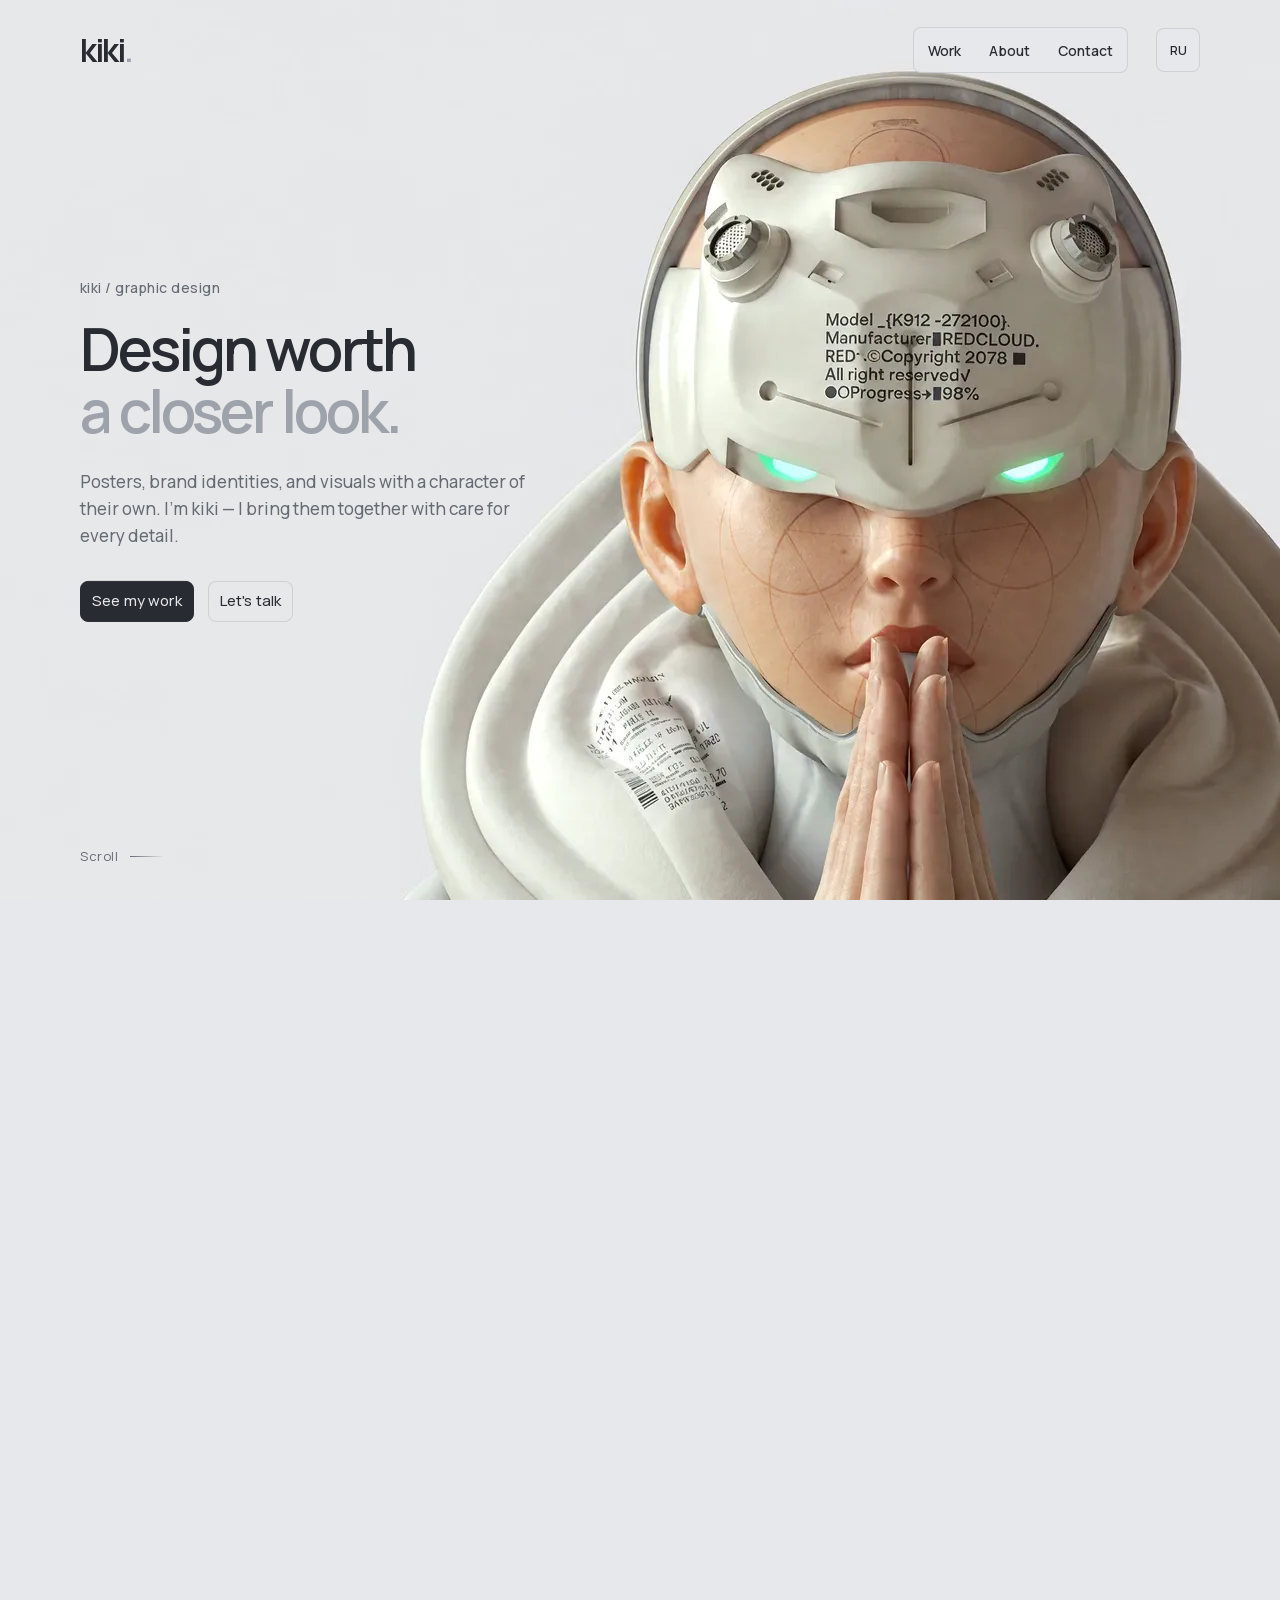
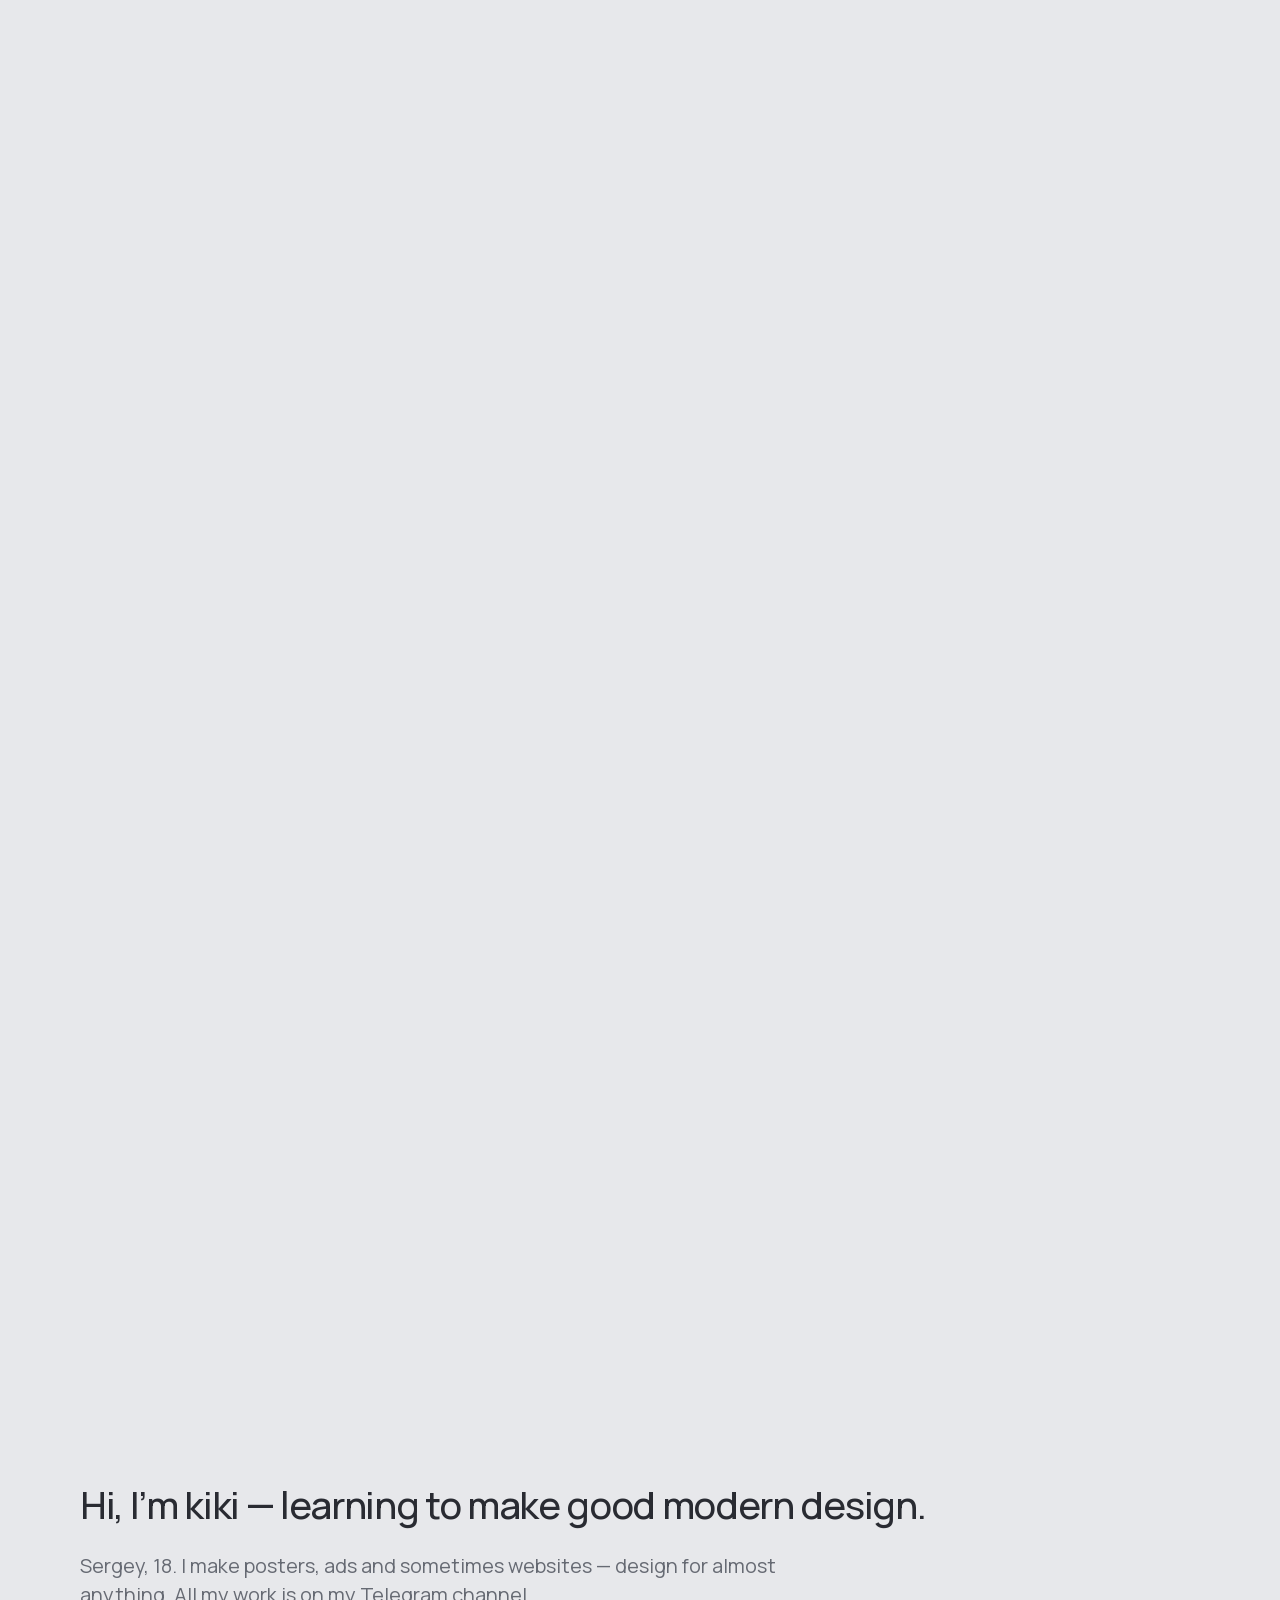
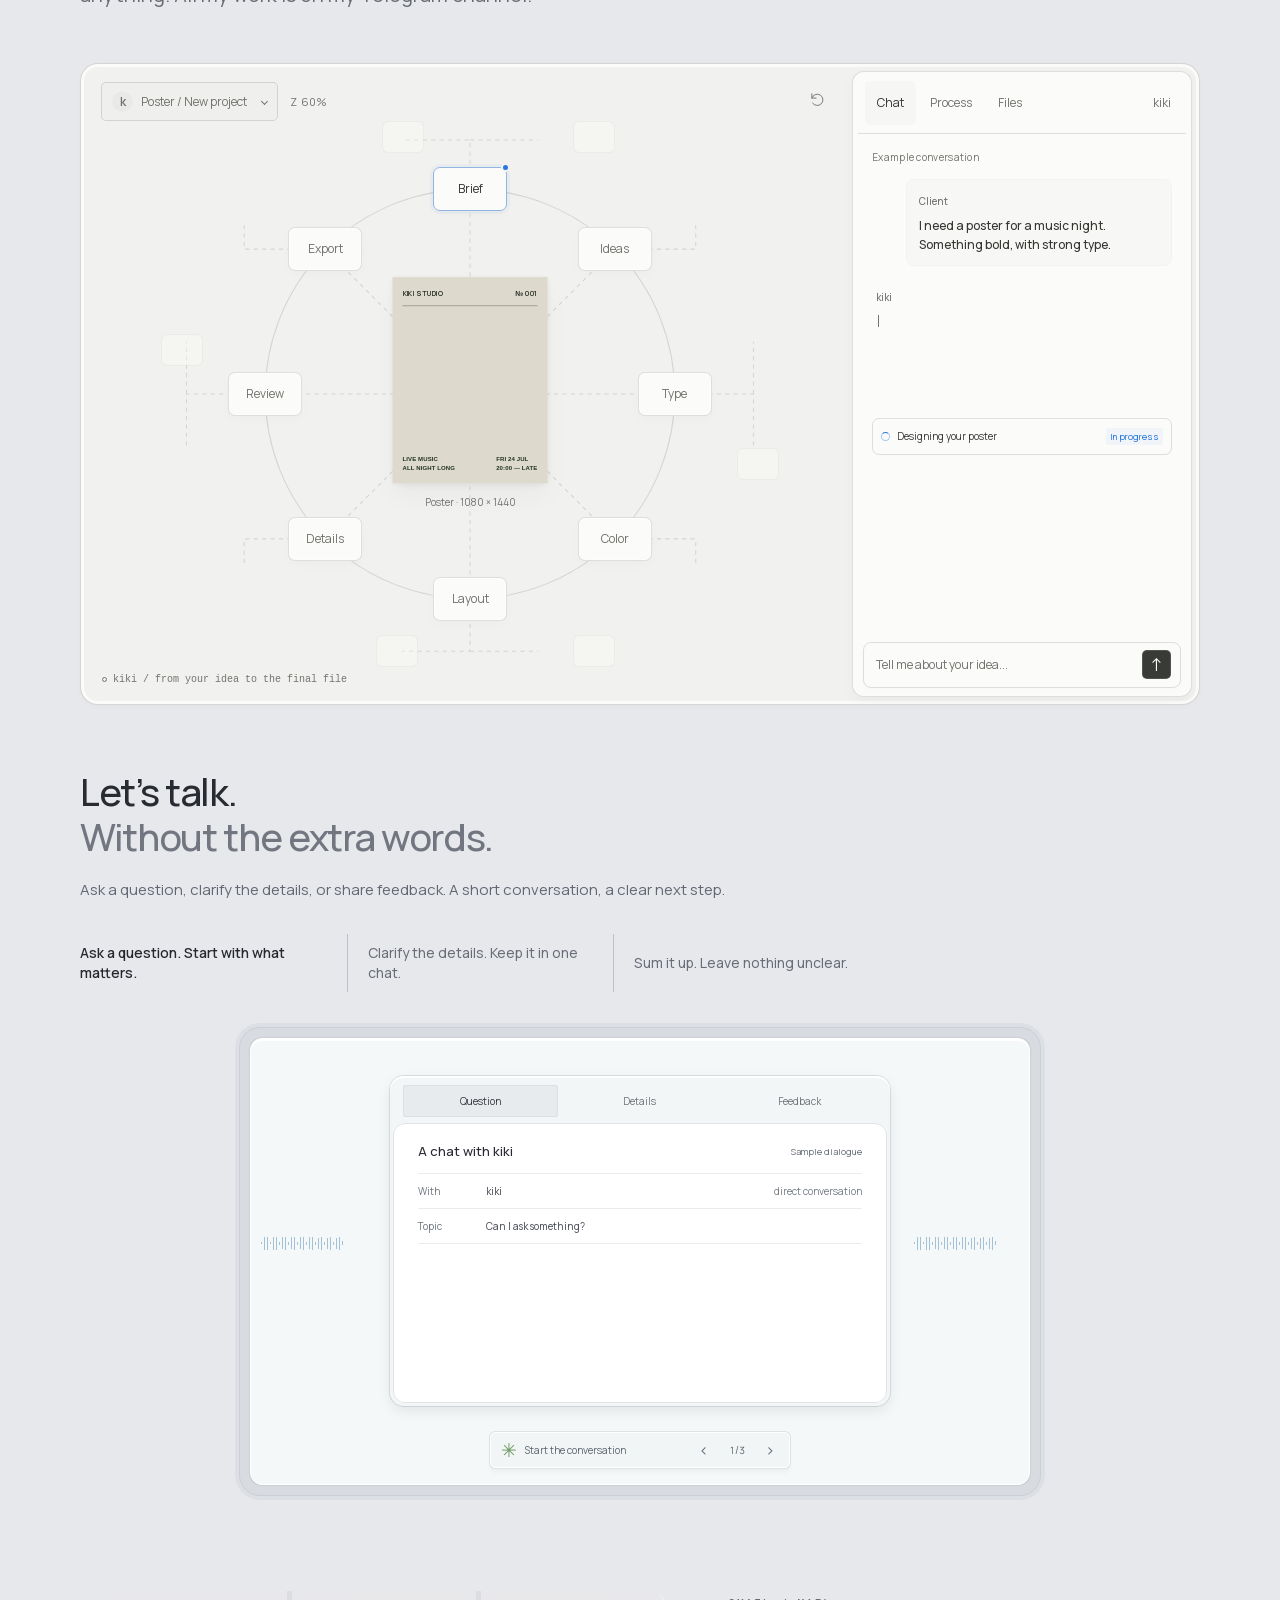
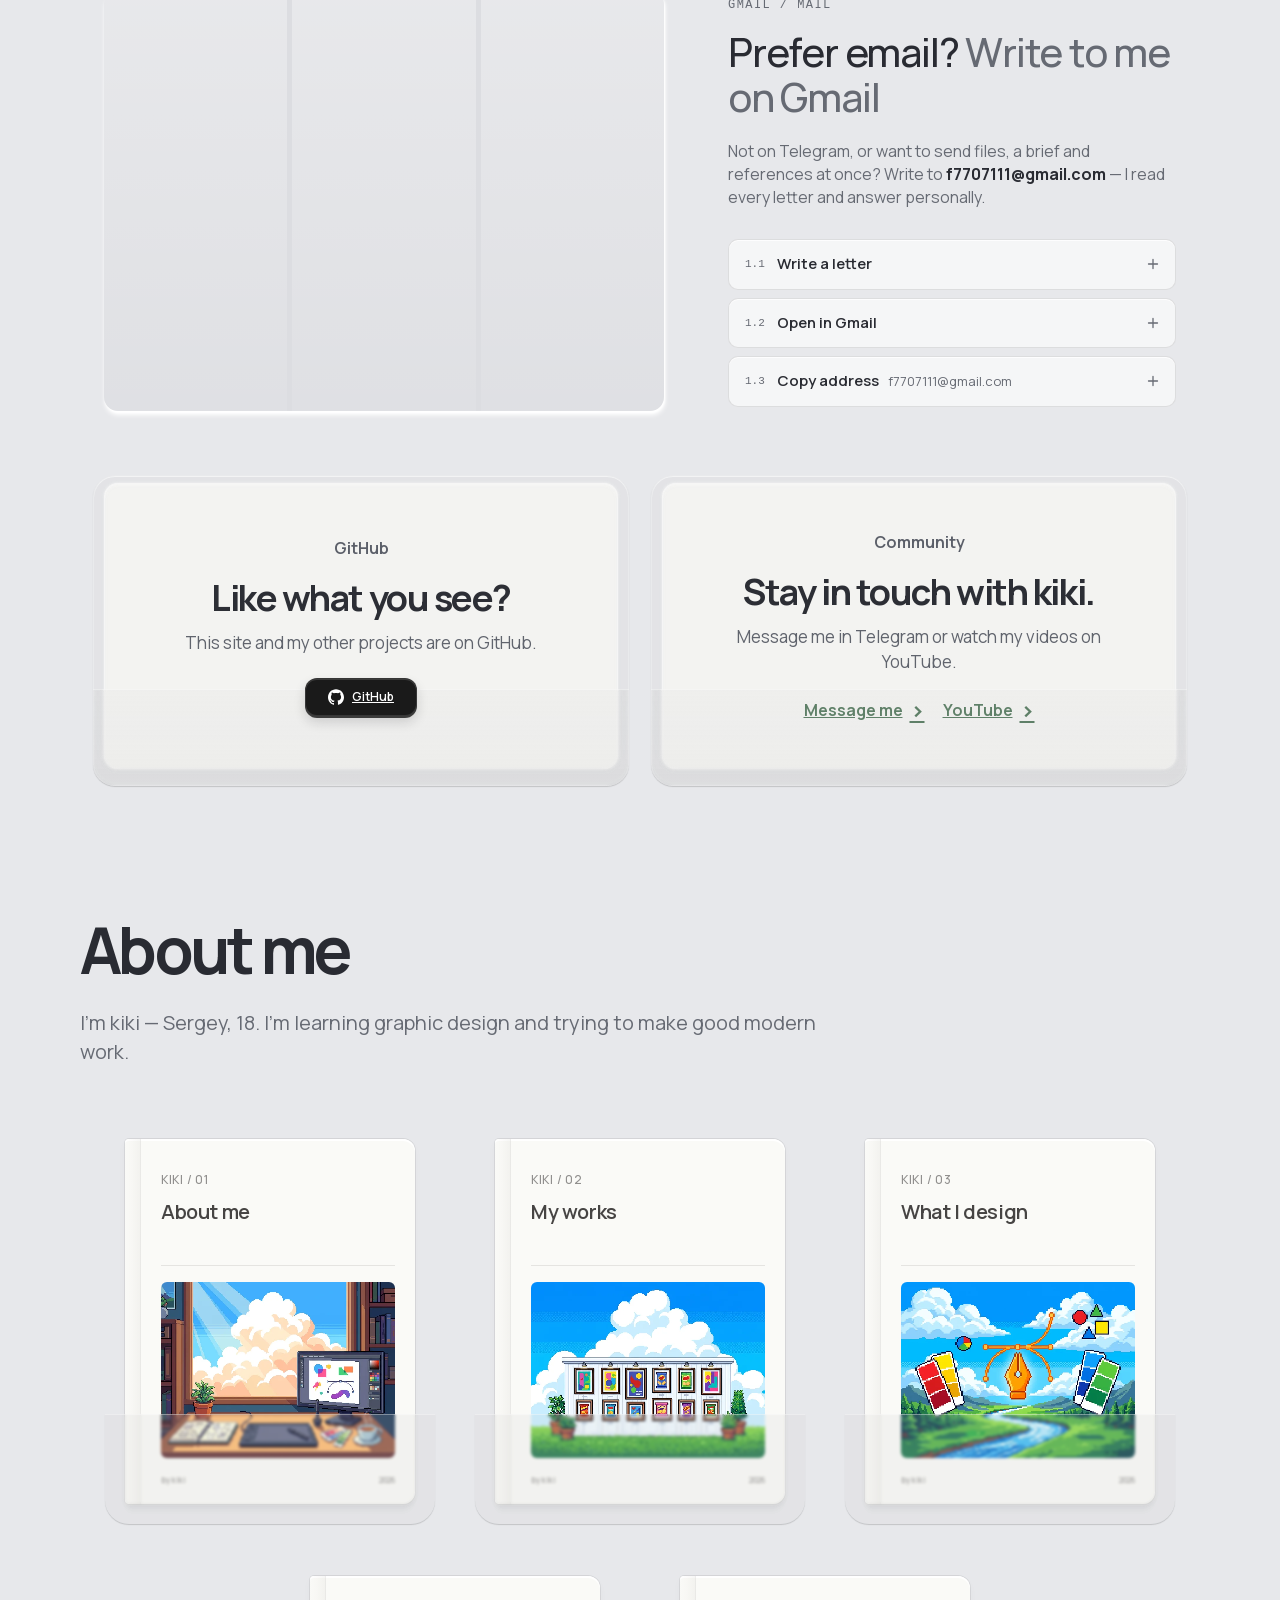
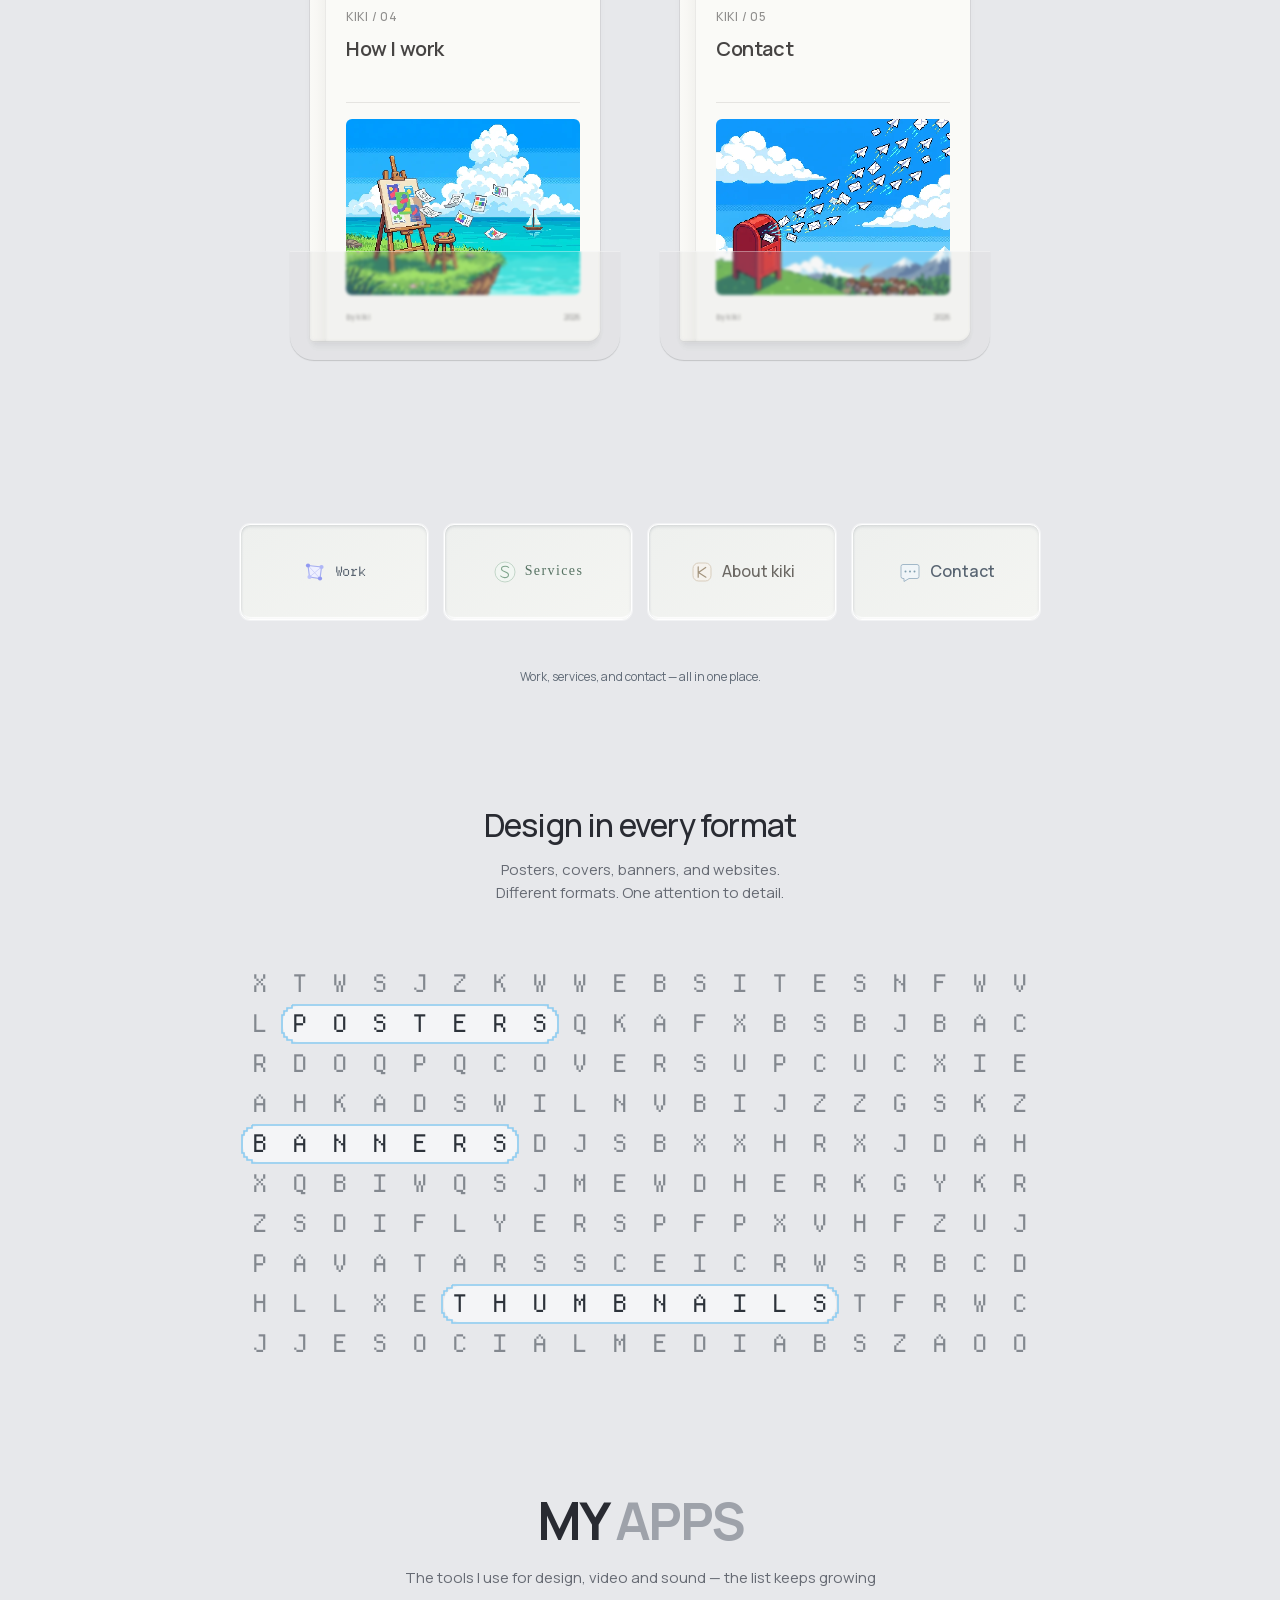
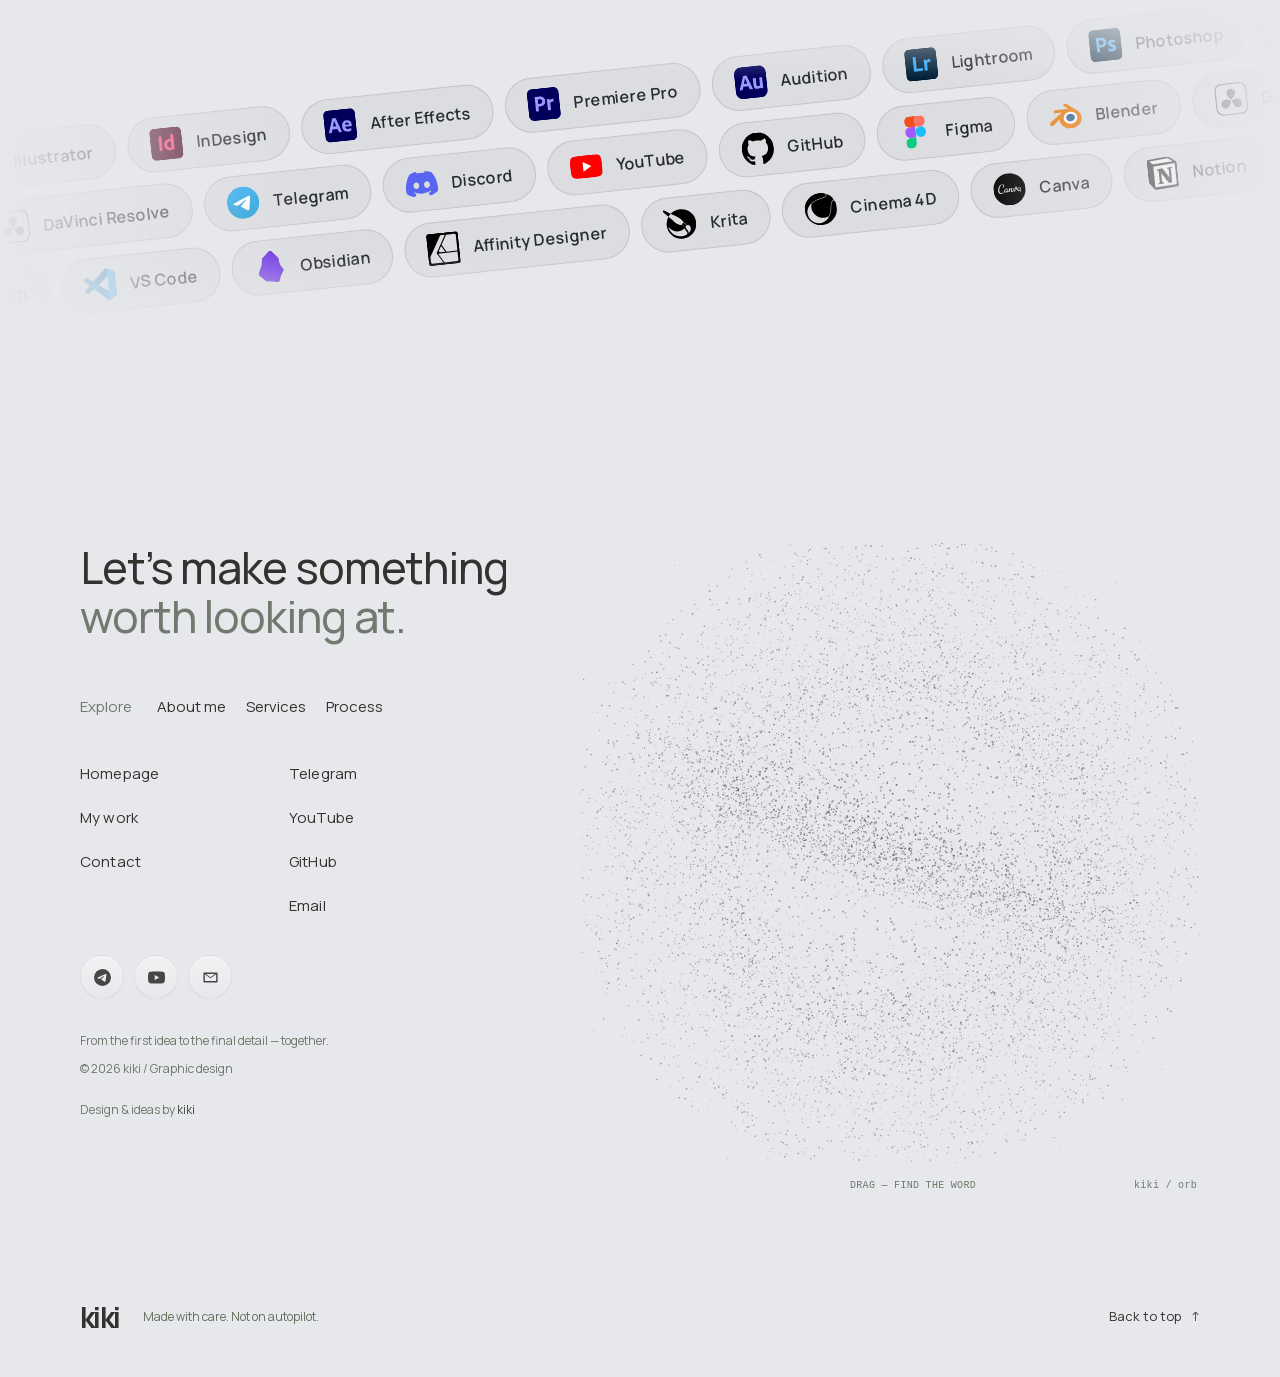
==== commit 5e1d7a99: "Add site files" ====
--- a/index.html
+++ b/index.html
@@ -14,7 +14,7 @@
     <link rel="apple-touch-icon" sizes="180x180" href="assets/favicons/apple-touch-icon.png" />
     <link rel="stylesheet" href="css/base.css" />
     <link rel="stylesheet" href="css/gameboy.css" />
-    <link rel="stylesheet" href="css/site.css?v=2" />
+    <link rel="stylesheet" href="css/site.css" />
     <link rel="stylesheet" href="css/components/folders.css" />
     <link rel="stylesheet" href="css/components/mail.css" />
     <link rel="stylesheet" href="css/components/design-studio.css" />
@@ -22,23 +22,19 @@
     <link rel="stylesheet" href="css/components/community-glass.css" />
     <link rel="stylesheet" href="css/components/conversation-banner.css?v=6" />
     <link rel="stylesheet" href="css/components/word-formats.css" />
+    <link rel="stylesheet" href="css/components/apps-marquee.css" />
     <link rel="stylesheet" href="css/components/intro-type.css" />
     <link rel="stylesheet" href="css/components/mini-cards.css?v=9" />
-    <link rel="stylesheet" href="css/components/hero-pixel.css?v=creative1" />
-    <link rel="stylesheet" href="css/components/hero-welcome.css?v=creative1" />
-    <link rel="stylesheet" href="css/components/hero-scrub.css?v=5" />
-    <link rel="stylesheet" href="css/components/hero-type.css?v=3" />
-    <link rel="stylesheet" href="css/components/guides.css?v=3" />
+        <link rel="stylesheet" href="css/components/hero-welcome.css?v=creative1" />
+    <link rel="stylesheet" href="css/components/kiki-hero.css" />
+    <link rel="stylesheet" href="css/components/orb.css" />
   </head>
   <body>
-    <div class="scrub-hero" id="scrub-hero">
-    <main class="stage welcome-stage" aria-labelledby="welcome-title">
-      <div class="hero-landscape" aria-hidden="true">
-        <img src="assets/images/hero-scrub-poster.jpg" alt="" width="1344" height="768" fetchpriority="high" decoding="async" />
-        <video muted playsinline preload="auto" poster="assets/images/hero-scrub-poster.jpg" data-video-desktop="assets/videos/hero-scrub-desktop.mp4?v=2" data-video-mobile="assets/videos/hero-scrub-mobile.mp4?v=2" tabindex="-1" disablepictureinpicture></video>
-      </div>
-      <div class="welcome-shade" aria-hidden="true"></div>
-      <header class="welcome-header">
+    <main class="kiki-hero" id="hero" aria-labelledby="hero-title">
+      <div class="kh-sticky">
+        <video class="kh-idle" src="assets/hero/idle.mp4" poster="assets/hero/idle-poster.webp" autoplay muted loop playsinline preload="auto" aria-hidden="true" tabindex="-1" disablepictureinpicture></video>
+        <canvas class="kh-canvas" aria-hidden="true"></canvas>
+        <header class="welcome-header">
         <a class="welcome-wordmark" href="index.html" aria-label="kiki home">kiki<span aria-hidden="true">.</span></a>
         <nav class="welcome-nav" aria-label="Portfolio navigation">
           <a href="section.html?s=works" data-page-link data-welcome="navWork">Work</a>
@@ -47,19 +43,19 @@
         </nav>
         <button id="lang-toggle" class="welcome-lang ref-button" type="button" aria-label="Switch to Russian">RU</button>
       </header>
-      <div class="welcome-content">
-        <p class="welcome-eyebrow" data-welcome="eyebrow">kiki / graphic design</p>
-        <h1 id="welcome-title"><span data-welcome="title0">Design worth</span><br /><span class="welcome-title-soft" data-welcome="title1">a closer look.</span></h1>
-        <p class="welcome-description" data-welcome="description">Posters, brand identities, and visuals with a character of their own. I'm kiki — I bring them together with care for every detail.</p>
-        <div class="welcome-actions">
-          <a class="welcome-primary" href="section.html?s=works" data-page-link><span data-welcome="works">See my work</span></a>
-          <a class="welcome-glass" href="section.html?s=contact" data-page-link><span class="glass-lens" aria-hidden="true"></span><span class="glass-reflection" aria-hidden="true"></span><span class="glass-label" data-welcome="contact">Let's talk</span></a>
-        </div>
-      </div>
-    </main>
-    </div>
-
-    <div class="guided">
+        <div class="kh-text">
+          <p class="welcome-eyebrow" data-welcome="eyebrow">kiki / graphic design</p>
+          <h1 id="hero-title"><span data-welcome="title0">Design worth</span><br /><span class="welcome-title-soft" data-welcome="title1">a closer look.</span></h1>
+          <p class="welcome-description" data-welcome="description">Posters, brand identities, and visuals with a character of their own. I'm kiki — I bring them together with care for every detail.</p>
+          <div class="welcome-actions">
+            <a class="welcome-primary" href="section.html?s=works" data-page-link><span data-welcome="works">See my work</span></a>
+            <a class="welcome-glass" href="section.html?s=contact" data-page-link><span class="glass-lens" aria-hidden="true"></span><span class="glass-reflection" aria-hidden="true"></span><span class="glass-label" data-welcome="contact">Let's talk</span></a>
+          </div>
+        </div>
+        <div class="kh-hint" aria-hidden="true">Scroll<i></i></div>
+      </div>
+        </main>
+
     <section class="site-info" id="about">
       <div class="site-wrap">
 <div class="site-intro">
@@ -331,6 +327,13 @@
       <div class="wf-board" aria-hidden="true"><div class="wf-letters"></div><div class="wf-highlights"></div></div>
       <p class="wf-accessible" data-wf="accessible"></p>
     </section>
+    <section class="apps-banner" id="apps" aria-labelledby="apps-title">
+      <div class="ab-heading">
+        <h2 id="apps-title">Мои <span>программы</span></h2>
+        <p id="apps-intro">Использую самые популярные инструменты для дизайна, видео и звука — список постоянно пополняется</p>
+      </div>
+      <div class="ab-mq" aria-hidden="true"><div class="ab-rows" id="ab-rows"></div></div>
+    </section>
     <footer class="portfolio-footer" id="contact" aria-labelledby="footer-title">
       <div class="footer-grid-pattern" aria-hidden="true"></div>
       <div class="site-wrap footer-layout">
@@ -362,37 +365,29 @@
           </nav>
           <div class="footer-meta"><p data-i18n="endPersonal">From the first idea to the final detail — together.</p><p>© 2026 kiki <span data-i18n="endRole">/ Graphic design</span></p><p class="footer-credit"><span data-i18n="endMade">Design &amp; ideas by</span> <a href="section.html?s=about" data-page-link>kiki</a></p></div>
         </div>
-        <div class="footer-card-perspective">
-          <article class="footer-feature-card">
-            <div class="footer-card-foil" aria-hidden="true"></div><div class="footer-card-edge" aria-hidden="true"></div>
-            <div class="footer-feature-image"><img src="assets/images/footer-pixel-art.webp" alt="Pixel-art creative island with an easel, sea and bright clouds" width="896" height="1200" loading="lazy" /><div class="footer-card-shine" aria-hidden="true"></div></div>
-            <div class="footer-glass"><p><span data-i18n="endCardTitle">Your idea. My design.</span> <span class="footer-glass-soft" data-i18n="endCardText">Posters, covers and visuals with a character of their own.</span></p><a class="footer-card-cta" href="https://t.me/Kik1el" target="_blank" rel="noopener"><span data-i18n="endCta">Let’s talk</span><span aria-hidden="true">↗</span></a></div>
-          </article>
-          <p class="footer-card-caption"><span>kiki / pixel art</span><span>001 — CREATIVE ISLAND</span></p>
+        <div class="footer-card-perspective footer-orb-wrap">
+          <div class="kiki-orb" data-orb data-word="kiki" role="img" aria-label="Interactive particle sphere: turn it until the word kiki appears"><canvas aria-hidden="true"></canvas></div>
+          <p class="footer-card-caption"><span class="hint-find">DRAG — FIND THE WORD</span><span class="hint-found">FOUND IT — kiki</span><span>kiki / orb</span></p>
         </div>
       </div>
       <div class="footer-bottom"><div class="site-wrap"><a href="index.html#about" class="footer-wordmark" aria-label="kiki homepage">kiki</a><span data-i18n="endBottom">Made with care. Not on autopilot.</span><a href="#about" class="footer-top-link"><span data-i18n="endTop">Back to top</span><span aria-hidden="true">↑</span></a></div></div>
-      <div class="hero-type" id="hero-type"><h2 class="hero-type-line">graphic kiki designer</h2><canvas aria-hidden="true"></canvas></div>
     </footer>
-    </div>
 
     <!-- data -->
     <script src="js/data/translations.js"></script>
     <script src="js/data/sections.js"></script>
     <!-- site -->
-    <script src="js/site/hero-meadow.js?v=creative2"></script>
-    <script src="js/site/hero-scrub.js?v=4"></script>
+    <script src="js/site/kiki-hero.js"></script>
+    <script src="js/site/orb.js"></script>
     <script src="js/site/folders.js"></script>
     <script src="js/site/settings.js"></script>
     <script src="js/site/design-studio.js"></script>
     <script src="js/site/conversation-banner.js?v=6"></script>
     <script src="js/site/word-formats.js"></script>
+    <script src="js/site/apps-banner.js"></script>
     <script src="js/site/mini-cards.js?v=9"></script>
     <script src="js/site/reveal.js"></script>
     <script src="js/site/mail.js"></script>
     <script src="js/site/portfolio-footer.js"></script>
-    <script src="js/site/hero-glyphs.js?v=1"></script>
-    <script src="js/site/hero-type.js?v=6"></script>
-    <script src="js/site/guides.js?v=1"></script>
   </body>
 </html>
--- a/css/site.css
+++ b/css/site.css
@@ -7,13 +7,13 @@
   font-display: swap;
 }
 :root {
-  --site-bg: #d1d4dd;
+  --site-bg: #e7e8eb;
   --site-ink: #292b32;
-  --site-muted: #585c68;
-  --site-panel: #bfc3cf;
-  --site-icon: #8f95a3;
+  --site-muted: #666a73;
+  --site-panel: #d4d6da;
+  --site-icon: #9ea2aa;
   --site-icon-ink: #343d63;
-  --site-line: rgba(41, 43, 50, 0.14);
+  --site-line: rgba(45, 47, 55, 0.12);
 }
 html {
   scroll-behavior: smooth;
@@ -143,7 +143,7 @@
 }
 .site-tool-item p {
   margin: 0;
-  color: #585c68;
+  color: #666a73;
   font-size: 15px;
   line-height: 1.4;
 }
@@ -456,7 +456,7 @@
   min-height: 286px;
   padding: 34px 38px;
   border-radius: 14px;
-  background: #bfc3cf;
+  background: #d4d6da;
   text-align: center;
   display: flex;
   flex-direction: column;
@@ -480,7 +480,7 @@
 .community-card p {
   margin: 0;
   max-width: 500px;
-  color: #585c68;
+  color: #666a73;
   font-size: 17px;
   line-height: 1.45;
 }
--- a/css/components/apps-marquee.css
+++ b/css/components/apps-marquee.css
@@ -0,0 +1,56 @@
+/* Apps banner: three tilted rows of drifting pills, fades into the site background. */
+.apps-banner {
+  --am-card: color-mix(in srgb, var(--site-ink) 6%, var(--site-bg));
+  margin: 112px 0;
+  padding: 8px 0;
+  color: var(--site-ink);
+  background: var(--site-bg);
+  overflow: hidden;
+  font-family: 'AmeSans', ui-sans-serif, -apple-system, 'Segoe UI', sans-serif;
+}
+.apps-banner, .apps-banner * { box-sizing: border-box; }
+.ab-heading { text-align: center; max-width: 720px; margin: 0 auto; padding: 0 24px; }
+.ab-heading h2 {
+  margin: 0;
+  font-size: clamp(30px, 5vw, 52px);
+  font-weight: 700; line-height: 1.1;
+  letter-spacing: -0.045em; text-transform: uppercase;
+}
+.ab-heading h2 span { color: var(--site-icon); }
+.ab-heading p {
+  max-width: 560px; margin: 16px auto 0;
+  color: var(--site-muted); font-size: 15px; line-height: 1.55;
+}
+.ab-mq {
+  --fx: clamp(90px, 24vw, 420px);
+  --fy: 90px;
+  position: relative; overflow: hidden; padding: 90px 0 100px;
+  -webkit-mask-image:
+    linear-gradient(90deg, transparent, #000 var(--fx), #000 calc(100% - var(--fx)), transparent),
+    linear-gradient(180deg, transparent, #000 var(--fy), #000 calc(100% - var(--fy)), transparent);
+  -webkit-mask-composite: source-in;
+  mask-image:
+    linear-gradient(90deg, transparent, #000 var(--fx), #000 calc(100% - var(--fx)), transparent),
+    linear-gradient(180deg, transparent, #000 var(--fy), #000 calc(100% - var(--fy)), transparent);
+  mask-composite: intersect;
+}
+.ab-rows {
+  display: flex; flex-direction: column; gap: 10px;
+  transform: rotate(-6deg) scale(1.15);
+  width: 120%; margin-left: -10%;
+}
+.ab-track { display: flex; gap: 10px; width: max-content; animation: ab-move 70s linear infinite; }
+.ab-track.rev  { animation-direction: reverse; animation-duration: 85s; }
+.ab-track.slow { animation-duration: 100s; }
+@keyframes ab-move { to { transform: translateX(-50%); } }
+.ab-chip {
+  display: flex; align-items: center; gap: 12px;
+  flex-shrink: 0; padding: 10px 20px; border-radius: 30px;
+  background: var(--am-card);
+  box-shadow: inset 0 0 0 1px var(--site-line);
+  font-size: 14px; font-weight: 600; color: var(--site-ink); white-space: nowrap;
+}
+.ab-chip img { width: 28px; height: 28px; display: block; object-fit: contain; }
+/* white one-color logos become dark on the light theme */
+html:not([data-theme='dark']) .ab-chip img.mono { filter: invert(1); }
+@media (prefers-reduced-motion: reduce) { .ab-track { animation: none; } }
--- a/css/components/kiki-hero.css
+++ b/css/components/kiki-hero.css
@@ -0,0 +1,54 @@
+/* Scroll-driven hero: idle loop on load, frame sequence while scrolling. */
+.kiki-hero { position: relative; height: 330vh; background: var(--site-bg); }
+.kh-sticky { position: sticky; top: 0; height: 100vh; height: 100svh; overflow: hidden; background: var(--site-bg); }
+.kh-idle, .kh-canvas {
+  position: absolute; inset: 0; width: 100%; height: 100%;
+  object-fit: cover; object-position: 100% 100%;
+}
+.kh-canvas { opacity: 0; }
+.kiki-hero .welcome-header { position: absolute; top: 0; left: 0; right: 0; z-index: 3; color: var(--site-ink); }
+.kiki-hero .welcome-wordmark { color: var(--site-ink); }
+.kiki-hero .welcome-wordmark span { color: var(--site-icon); }
+.kiki-hero .welcome-nav { border-color: var(--site-line); background: color-mix(in srgb, var(--site-bg) 70%, transparent); }
+.kiki-hero .welcome-nav a { color: var(--site-ink); text-shadow: none; }
+.kiki-hero .welcome-header .welcome-lang {
+  color: var(--site-ink); border-color: var(--site-line);
+  background: color-mix(in srgb, var(--site-bg) 70%, transparent); box-shadow: none;
+}
+.kiki-hero a:focus-visible, .kiki-hero button:focus-visible { outline: 2px solid var(--site-ink); outline-offset: 5px; }
+/* text on the free left side; fades out while the scroll animation plays */
+.kh-text {
+  position: absolute; z-index: 2; left: 0; right: 0; top: 50%;
+  width: min(1120px, calc(100% - 48px)); margin: 0 auto; transform: translateY(-50%);
+  color: var(--site-ink); will-change: opacity, transform;
+}
+.kh-text .welcome-eyebrow { color: var(--site-muted); }
+.kh-text h1 { max-width: 640px; margin: 0; color: var(--site-ink); font-size: clamp(42px, 4.6vw, 68px); font-weight: 600; line-height: 1.05; letter-spacing: -0.05em; text-wrap: balance; }
+.kh-text .welcome-title-soft { color: var(--site-icon); }
+.kh-text .welcome-description { color: var(--site-muted); max-width: 460px; }
+.kh-text .welcome-primary { color: var(--site-bg); }
+.kh-text .welcome-primary::before { background: var(--site-ink); border-color: var(--site-ink); box-shadow: none; }
+.kh-text .welcome-primary:hover::before { background: color-mix(in srgb, var(--site-ink) 85%, var(--site-bg)); }
+.kh-text .welcome-glass { color: var(--site-ink); text-shadow: none; }
+.kh-text .welcome-glass::before { background: transparent; box-shadow: inset 0 0 0 1px var(--site-line); }
+.kh-text .glass-lens, .kh-text .glass-reflection { display: none; }
+.kh-hint {
+  position: absolute; left: max(24px, calc((100vw - 1120px) / 2)); bottom: 34px; z-index: 3;
+  display: flex; align-items: center; gap: 12px;
+  color: var(--site-muted); font-size: 13px; letter-spacing: .04em; pointer-events: none;
+  transition: opacity .3s ease;
+}
+.kh-hint i { width: 34px; height: 1px; background: linear-gradient(90deg, var(--site-muted), transparent); animation: kh-hint 1.6s ease-in-out infinite; transform-origin: left; }
+@keyframes kh-hint { 0% { transform: scaleX(0); } 60% { transform: scaleX(1); } 100% { transform: scaleX(1); opacity: 0; } }
+@media (max-aspect-ratio: 1/1) {
+  .kh-idle, .kh-canvas { inset: auto; left: -60vw; bottom: 0; top: auto; width: 160vw; height: auto; aspect-ratio: 16 / 9;
+    -webkit-mask-image: linear-gradient(180deg, transparent, #000 14%); mask-image: linear-gradient(180deg, transparent, #000 14%); }
+  .kh-text { top: 96px; transform: none; width: calc(100% - 32px); }
+  .kh-text h1 { font-size: clamp(36px, 10vw, 48px); }
+  .kh-hint { left: 16px; bottom: 22px; }
+}
+@media (prefers-reduced-motion: reduce) {
+  .kiki-hero { height: 100svh; }
+  .kh-idle, .kh-hint { display: none; }
+  .kh-canvas { opacity: 1; }
+}
--- a/css/components/orb.css
+++ b/css/components/orb.css
@@ -0,0 +1,18 @@
+/* Interactive particle orb (plain canvas, no libraries). */
+.kiki-orb {
+  position: relative; width: 100%; aspect-ratio: 1; margin: 0 auto;
+  cursor: grab; touch-action: none; user-select: none; -webkit-user-select: none;
+}
+.kiki-orb.is-dragging { cursor: grabbing; }
+.kiki-orb canvas { position: absolute; inset: 0; width: 100%; height: 100%; display: block; }
+/* footer placement: the orb is a little wider than its column so the word stays readable */
+.footer-orb-wrap .kiki-orb { width: 620px; max-width: none; margin-left: -270px; }
+.footer-orb-wrap .footer-card-caption { margin-left: 0; }
+.footer-orb-wrap .hint-found { display: none; }
+.footer-orb-wrap .kiki-orb.is-locked ~ .footer-card-caption .hint-find { display: none; }
+.footer-orb-wrap .kiki-orb.is-locked ~ .footer-card-caption .hint-found { display: inline; color: var(--site-ink); }
+@media (max-width: 1199px) { .footer-orb-wrap .kiki-orb { width: 520px; margin-left: -190px; } }
+@media (max-width: 1000px) { .footer-orb-wrap .kiki-orb { width: 390px; margin-left: -35px; } }
+@media (max-width: 760px) {
+  .footer-orb-wrap .kiki-orb { width: min(calc(100vw - 16px), 460px); margin-left: calc((350px - min(calc(100vw - 16px), 460px)) / 2); }
+}
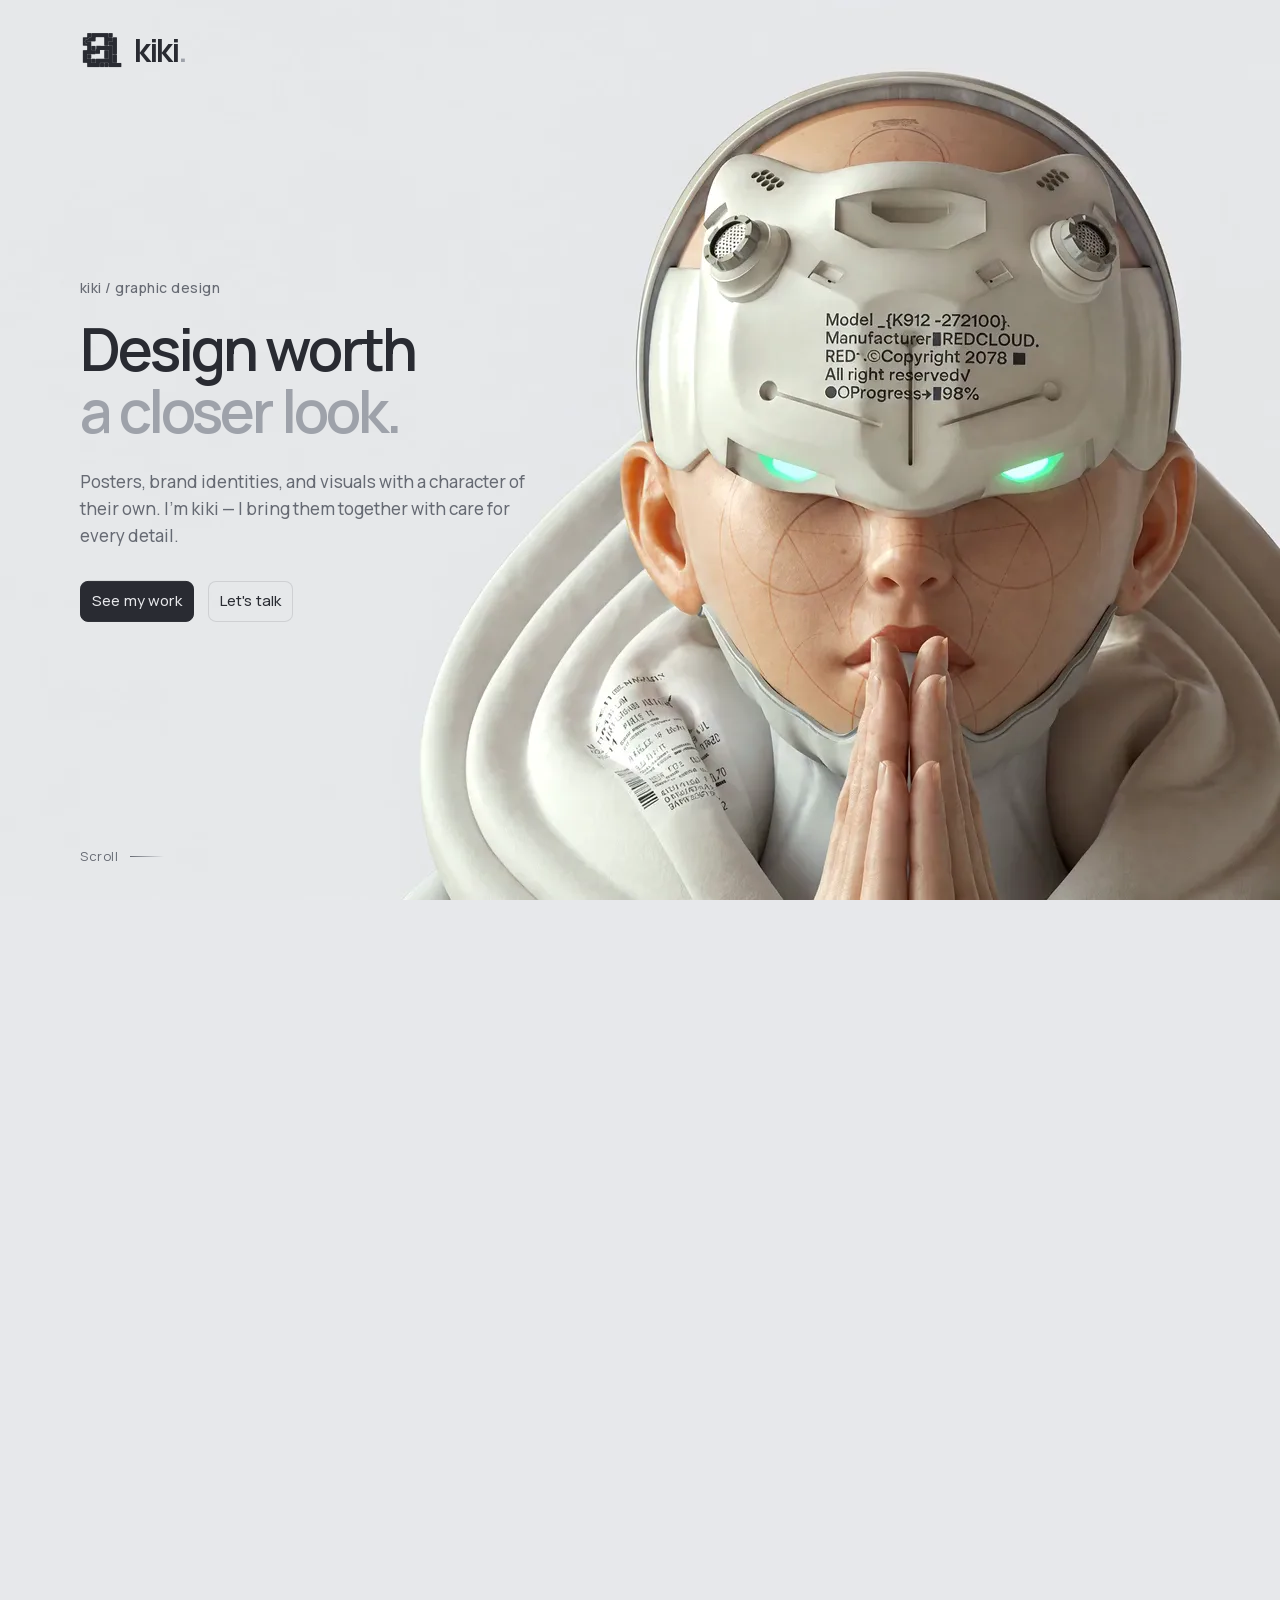
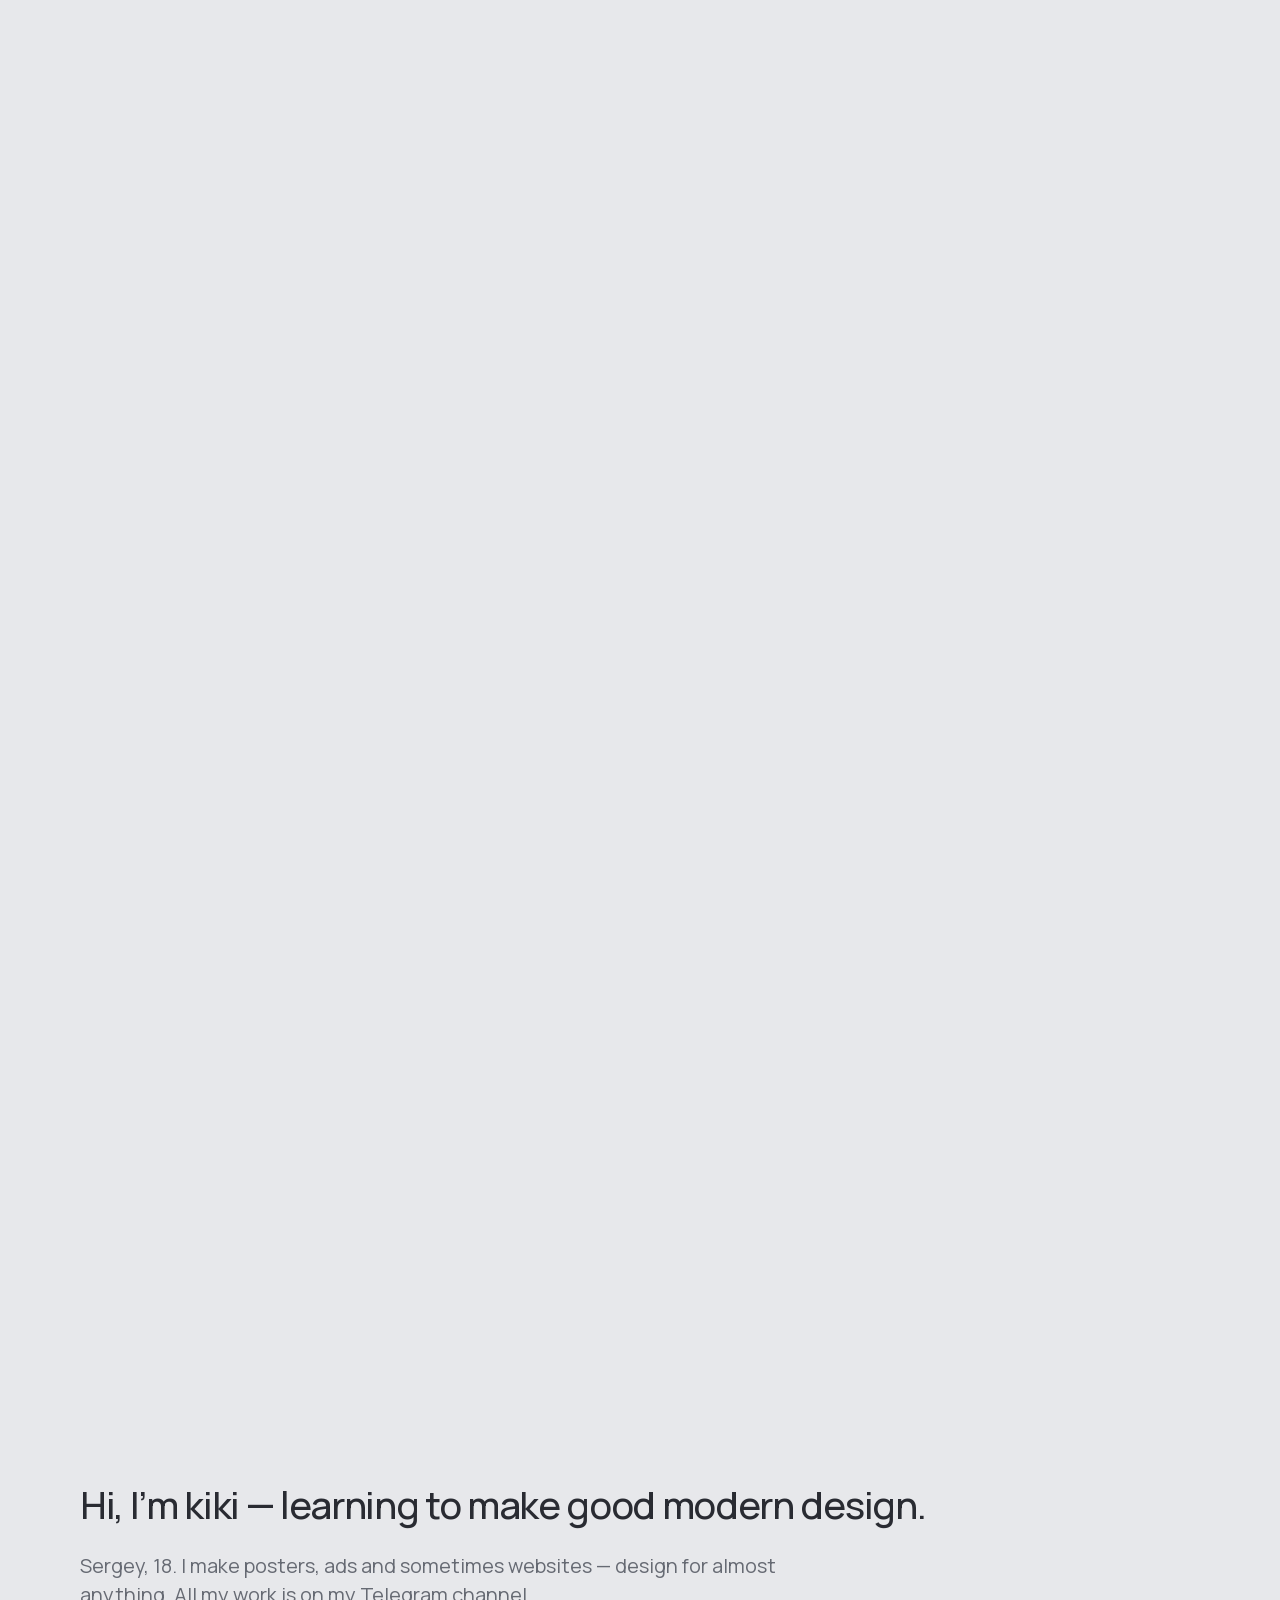
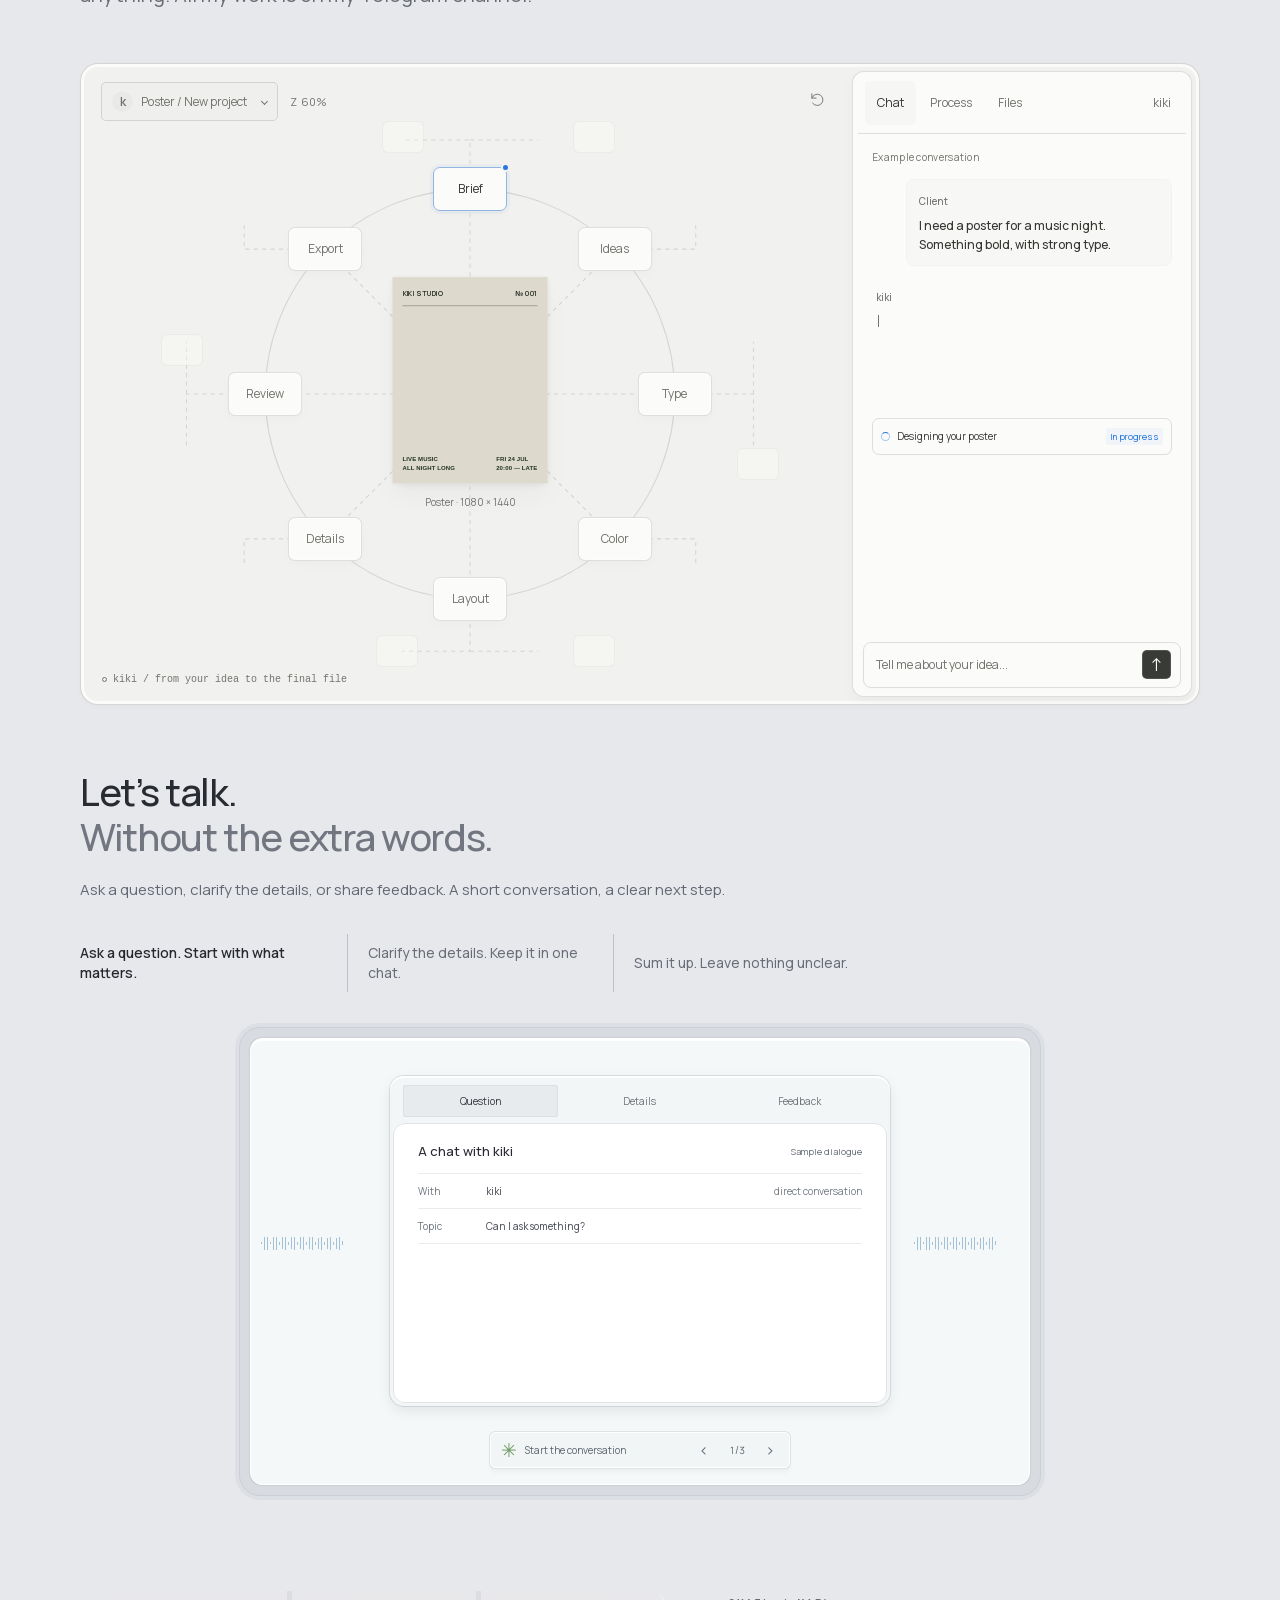
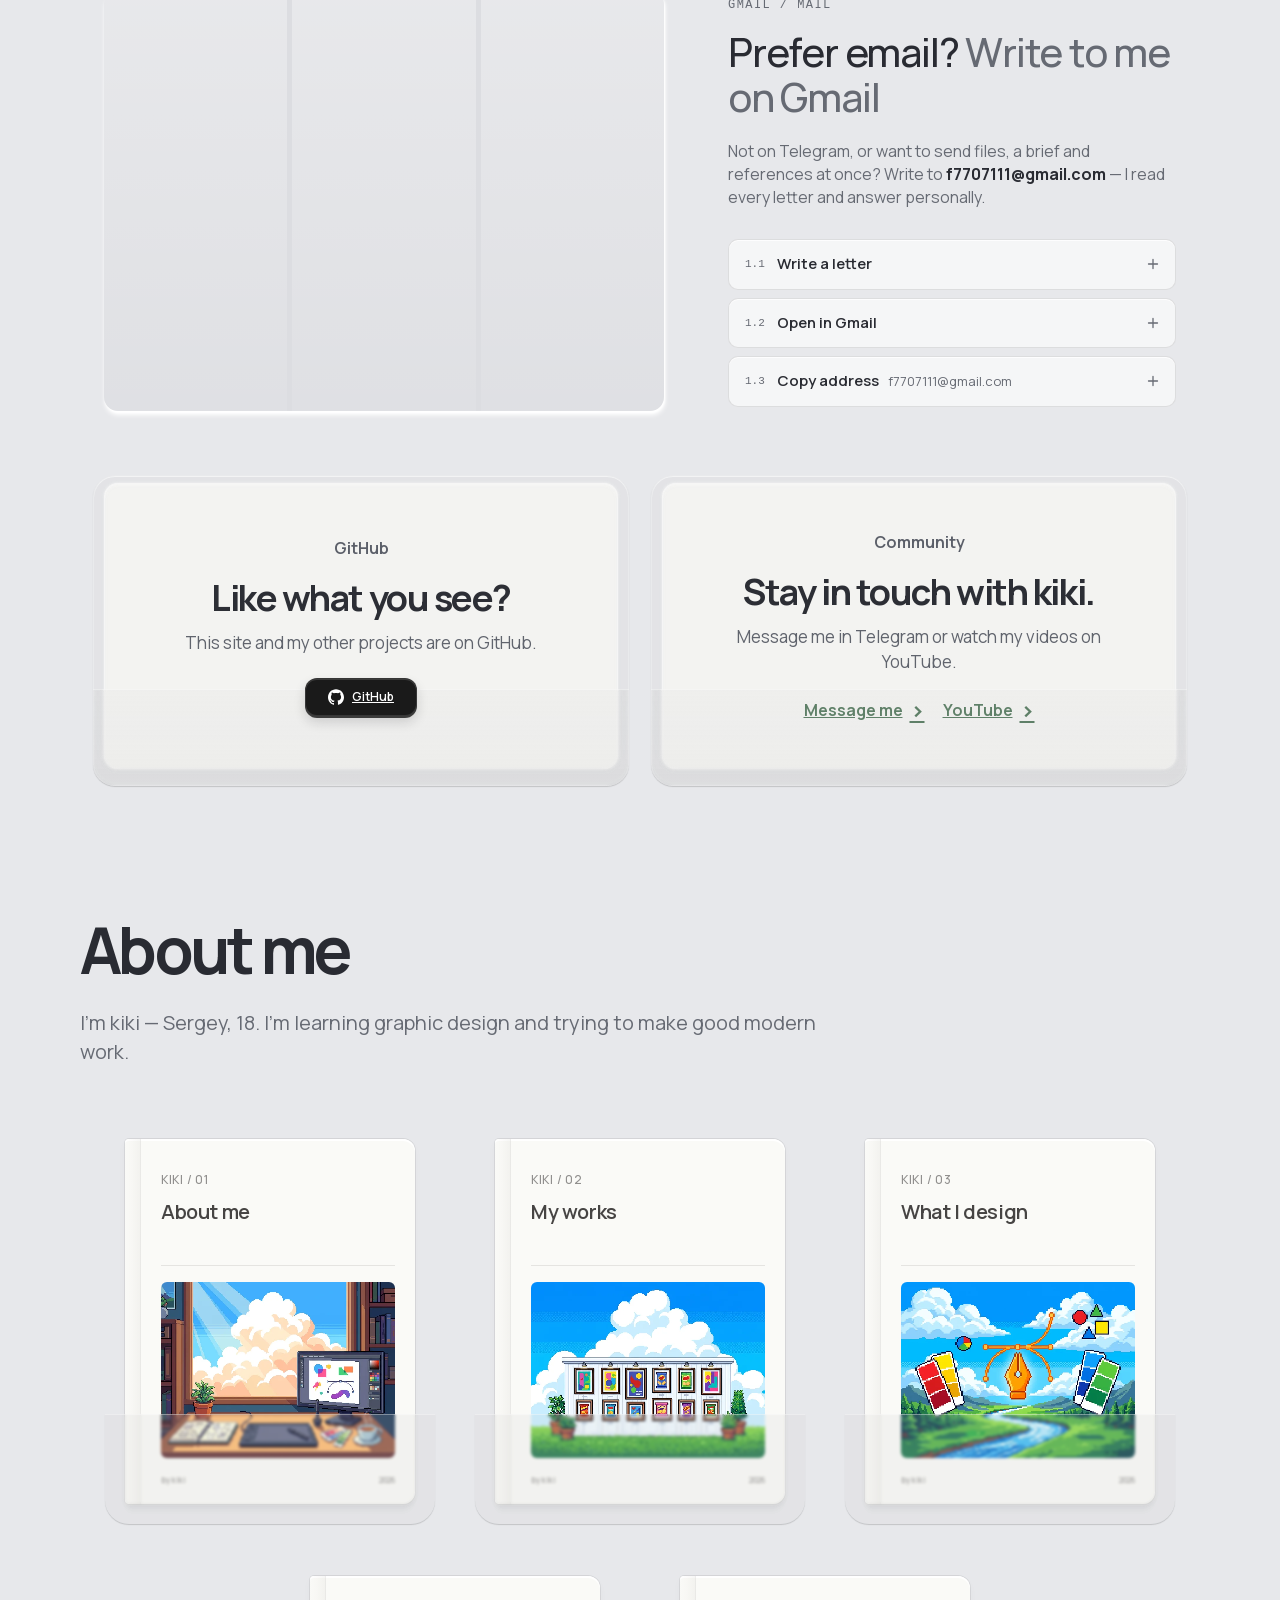
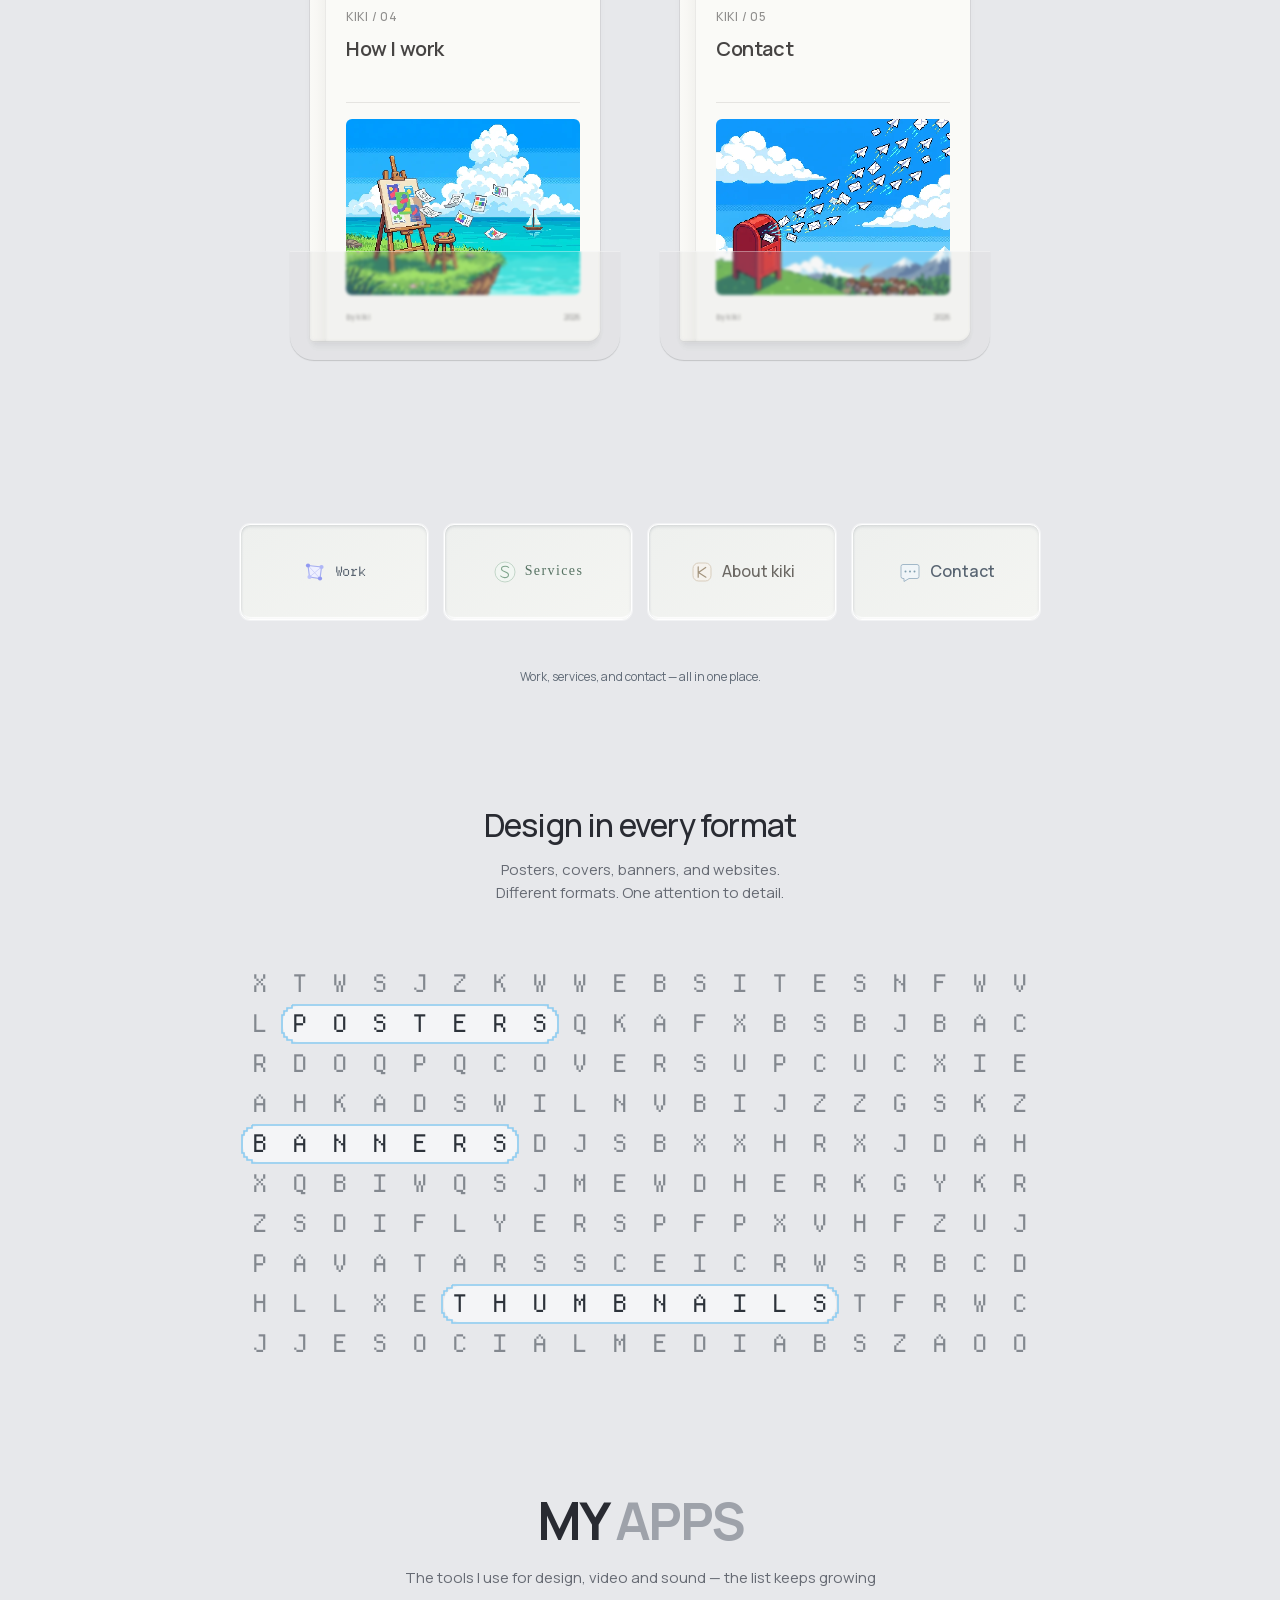
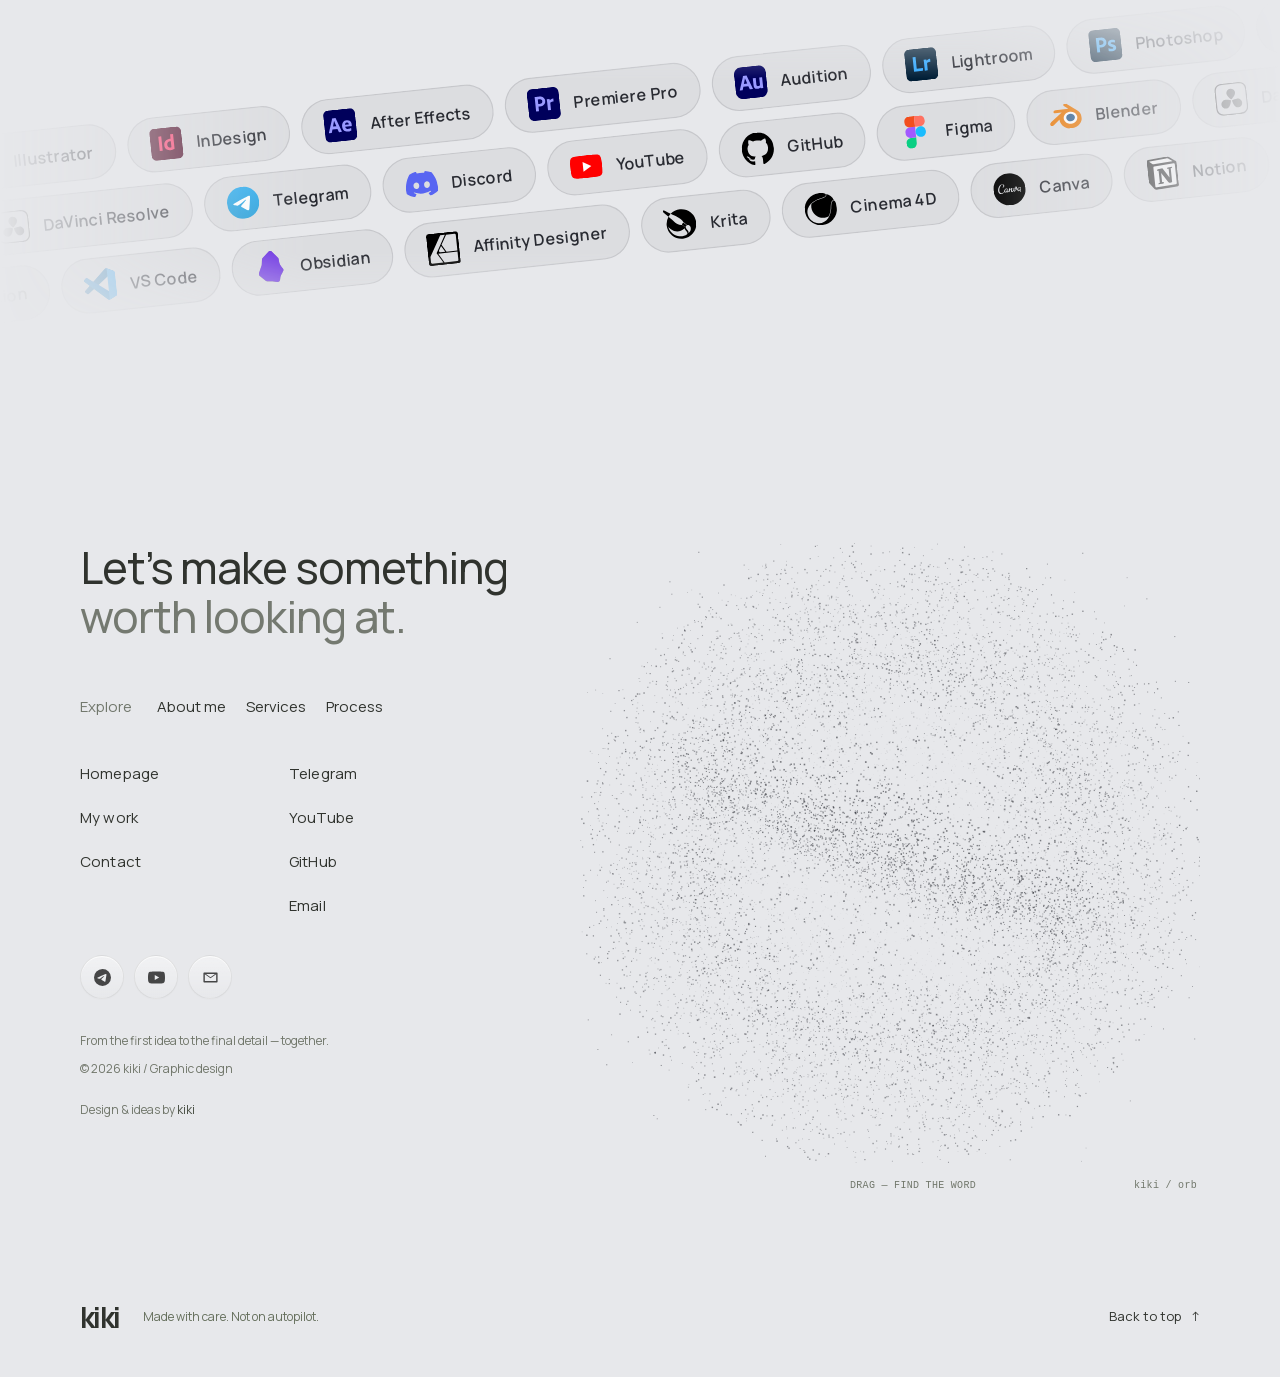
==== commit 2ed14513: "kiki" ====
--- a/index.html
+++ b/index.html
@@ -30,18 +30,17 @@
     <link rel="stylesheet" href="css/components/orb.css" />
   </head>
   <body>
+    <!-- Turns the white background of the logo video into transparency and tints the mark with the site ink colour. -->
+    <svg width="0" height="0" style="position:absolute" aria-hidden="true" focusable="false">
+      <filter id="mark-ink" x="0" y="0" width="1" height="1" color-interpolation-filters="sRGB"><feColorMatrix type="matrix" values="0 0 0 0 0.161  0 0 0 0 0.169  0 0 0 0 0.196  -0.259 -0.873 -0.088 1.22 0"/></filter>
+      <filter id="mark-ink-dark" x="0" y="0" width="1" height="1" color-interpolation-filters="sRGB"><feColorMatrix type="matrix" values="0 0 0 0 0.945  0 0 0 0 0.949  0 0 0 0 0.961  -0.259 -0.873 -0.088 1.22 0"/></filter>
+    </svg>
     <main class="kiki-hero" id="hero" aria-labelledby="hero-title">
       <div class="kh-sticky">
         <video class="kh-idle" src="assets/hero/idle.mp4" poster="assets/hero/idle-poster.webp" autoplay muted loop playsinline preload="auto" aria-hidden="true" tabindex="-1" disablepictureinpicture></video>
         <canvas class="kh-canvas" aria-hidden="true"></canvas>
         <header class="welcome-header">
-        <a class="welcome-wordmark" href="index.html" aria-label="kiki home">kiki<span aria-hidden="true">.</span></a>
-        <nav class="welcome-nav" aria-label="Portfolio navigation">
-          <a href="section.html?s=works" data-page-link data-welcome="navWork">Work</a>
-          <a href="section.html?s=about" data-page-link data-welcome="navAbout">About</a>
-          <a href="section.html?s=contact" data-page-link data-welcome="navContact">Contact</a>
-        </nav>
-        <button id="lang-toggle" class="welcome-lang ref-button" type="button" aria-label="Switch to Russian">RU</button>
+        <a class="welcome-wordmark" href="index.html" aria-label="kiki home"><i class="welcome-mark" aria-hidden="true"><video src="assets/brand/mark-loop.mp4" poster="assets/brand/mark-poster.webp" autoplay muted loop playsinline preload="auto" tabindex="-1" disablepictureinpicture></video></i>kiki<span aria-hidden="true">.</span></a>
       </header>
         <div class="kh-text">
           <p class="welcome-eyebrow" data-welcome="eyebrow">kiki / graphic design</p>
@@ -374,6 +373,7 @@
     </footer>
 
     <!-- data -->
+    <script>(function(){var v=document.querySelector('.welcome-mark video');if(v&&window.matchMedia('(prefers-reduced-motion: reduce)').matches){v.removeAttribute('autoplay');v.pause();}})();</script>
     <script src="js/data/translations.js"></script>
     <script src="js/data/sections.js"></script>
     <!-- site -->
@@ -390,4 +390,4 @@
     <script src="js/site/mail.js"></script>
     <script src="js/site/portfolio-footer.js"></script>
   </body>
-</html>
+</html>
--- a/css/components/kiki-hero.css
+++ b/css/components/kiki-hero.css
@@ -9,6 +9,12 @@
 .kiki-hero .welcome-header { position: absolute; top: 0; left: 0; right: 0; z-index: 3; color: var(--site-ink); }
 .kiki-hero .welcome-wordmark { color: var(--site-ink); }
 .kiki-hero .welcome-wordmark span { color: var(--site-icon); }
+/* looping logo mark next to the wordmark; the filter makes the video's white background transparent */
+.kiki-hero .welcome-wordmark { display: inline-flex; align-items: center; }
+.welcome-mark { display: block; flex: none; width: 44px; height: 44px; margin: -6px 10px -6px 0; font-style: normal; }
+.welcome-mark video { display: block; width: 100%; height: 100%; object-fit: contain; pointer-events: none; filter: url(#mark-ink); }
+html[data-theme='dark'] .welcome-mark video { filter: url(#mark-ink-dark); }
+@media (max-width: 680px) { .welcome-mark { width: 38px; height: 38px; } }
 .kiki-hero .welcome-nav { border-color: var(--site-line); background: color-mix(in srgb, var(--site-bg) 70%, transparent); }
 .kiki-hero .welcome-nav a { color: var(--site-ink); text-shadow: none; }
 .kiki-hero .welcome-header .welcome-lang {
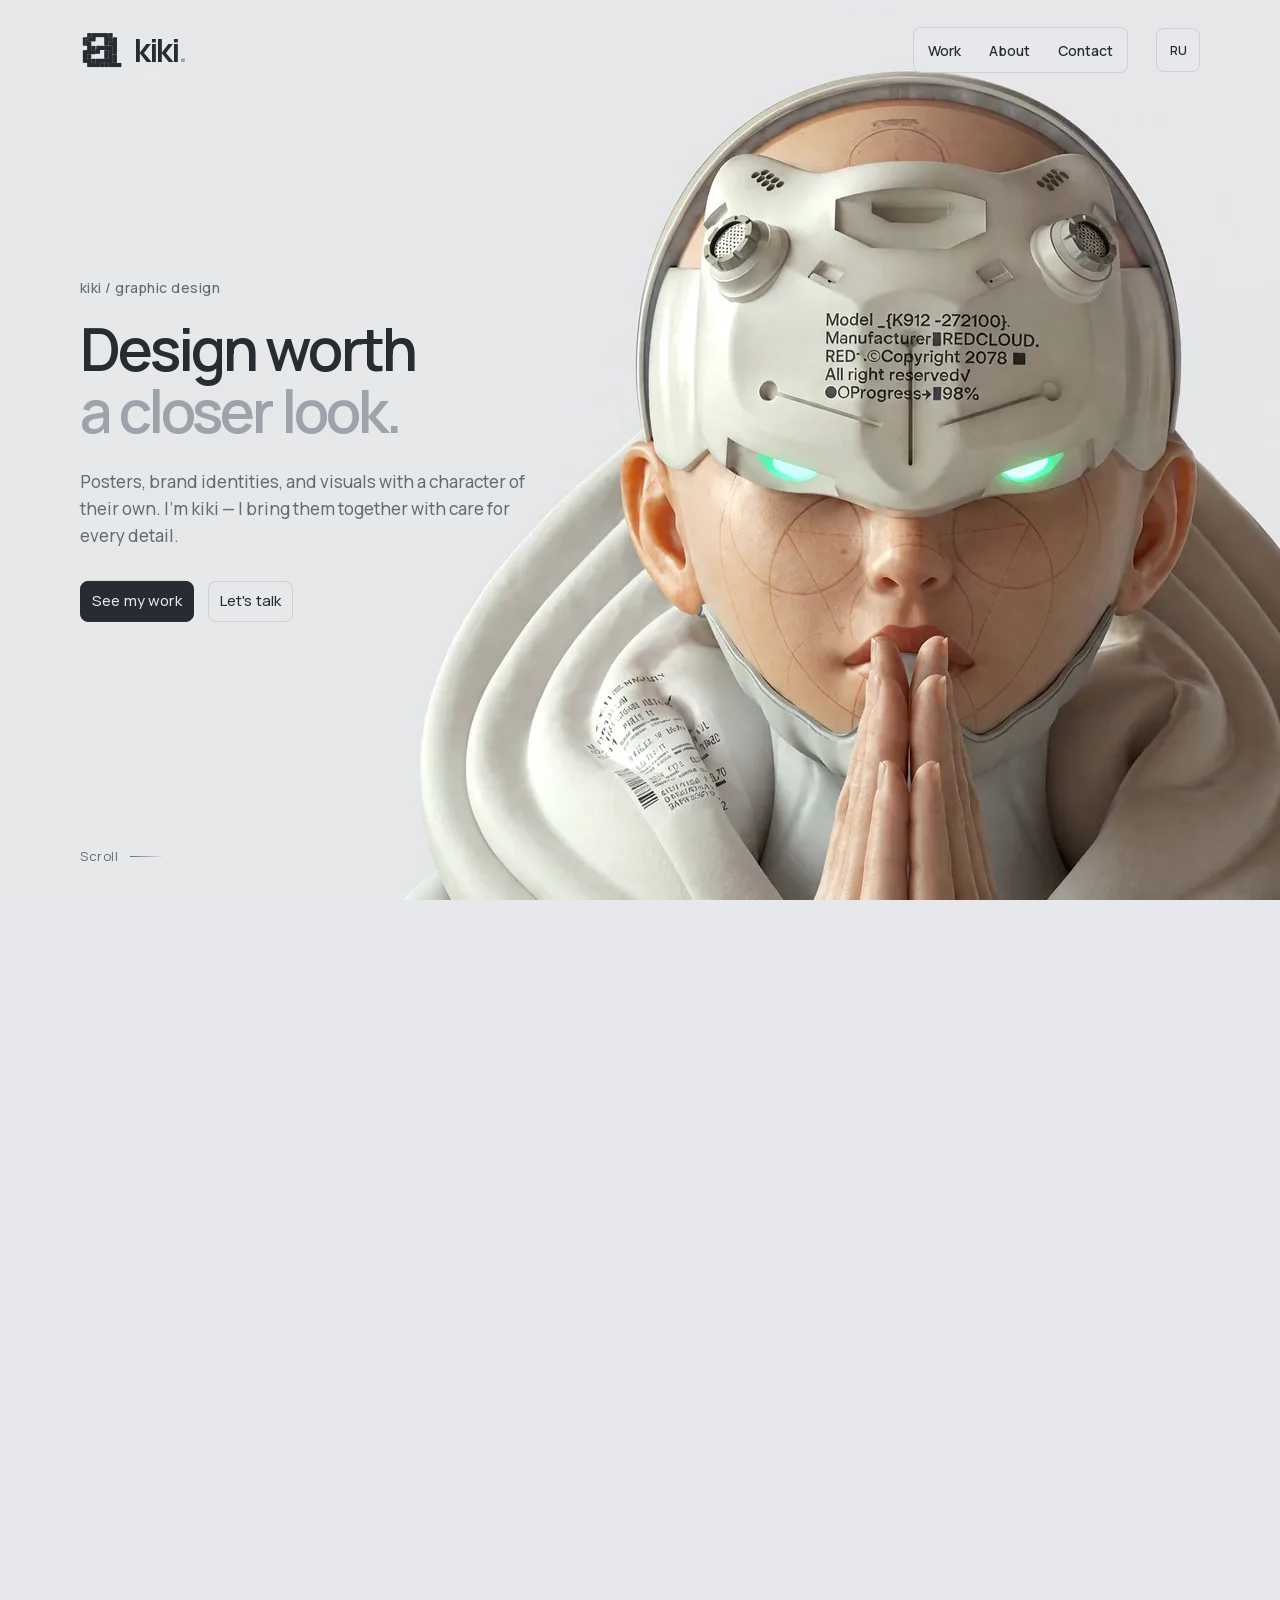
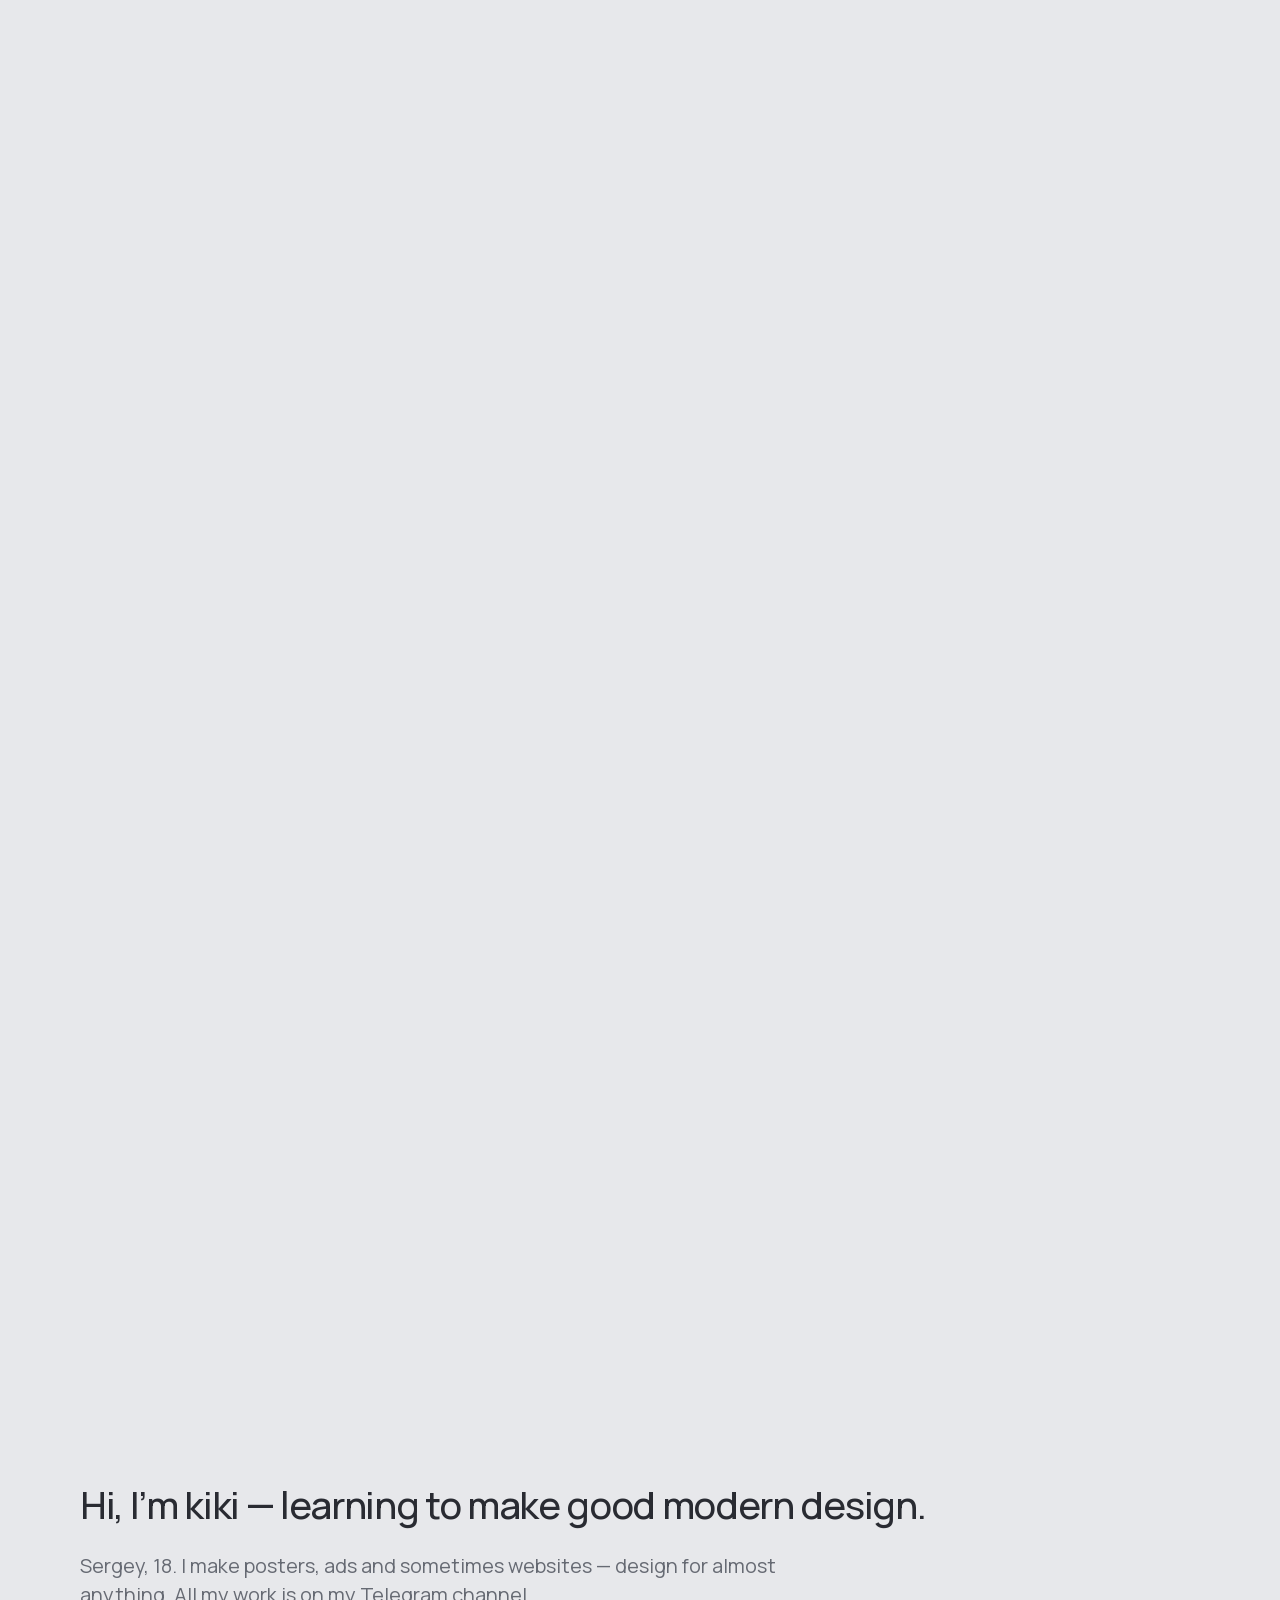
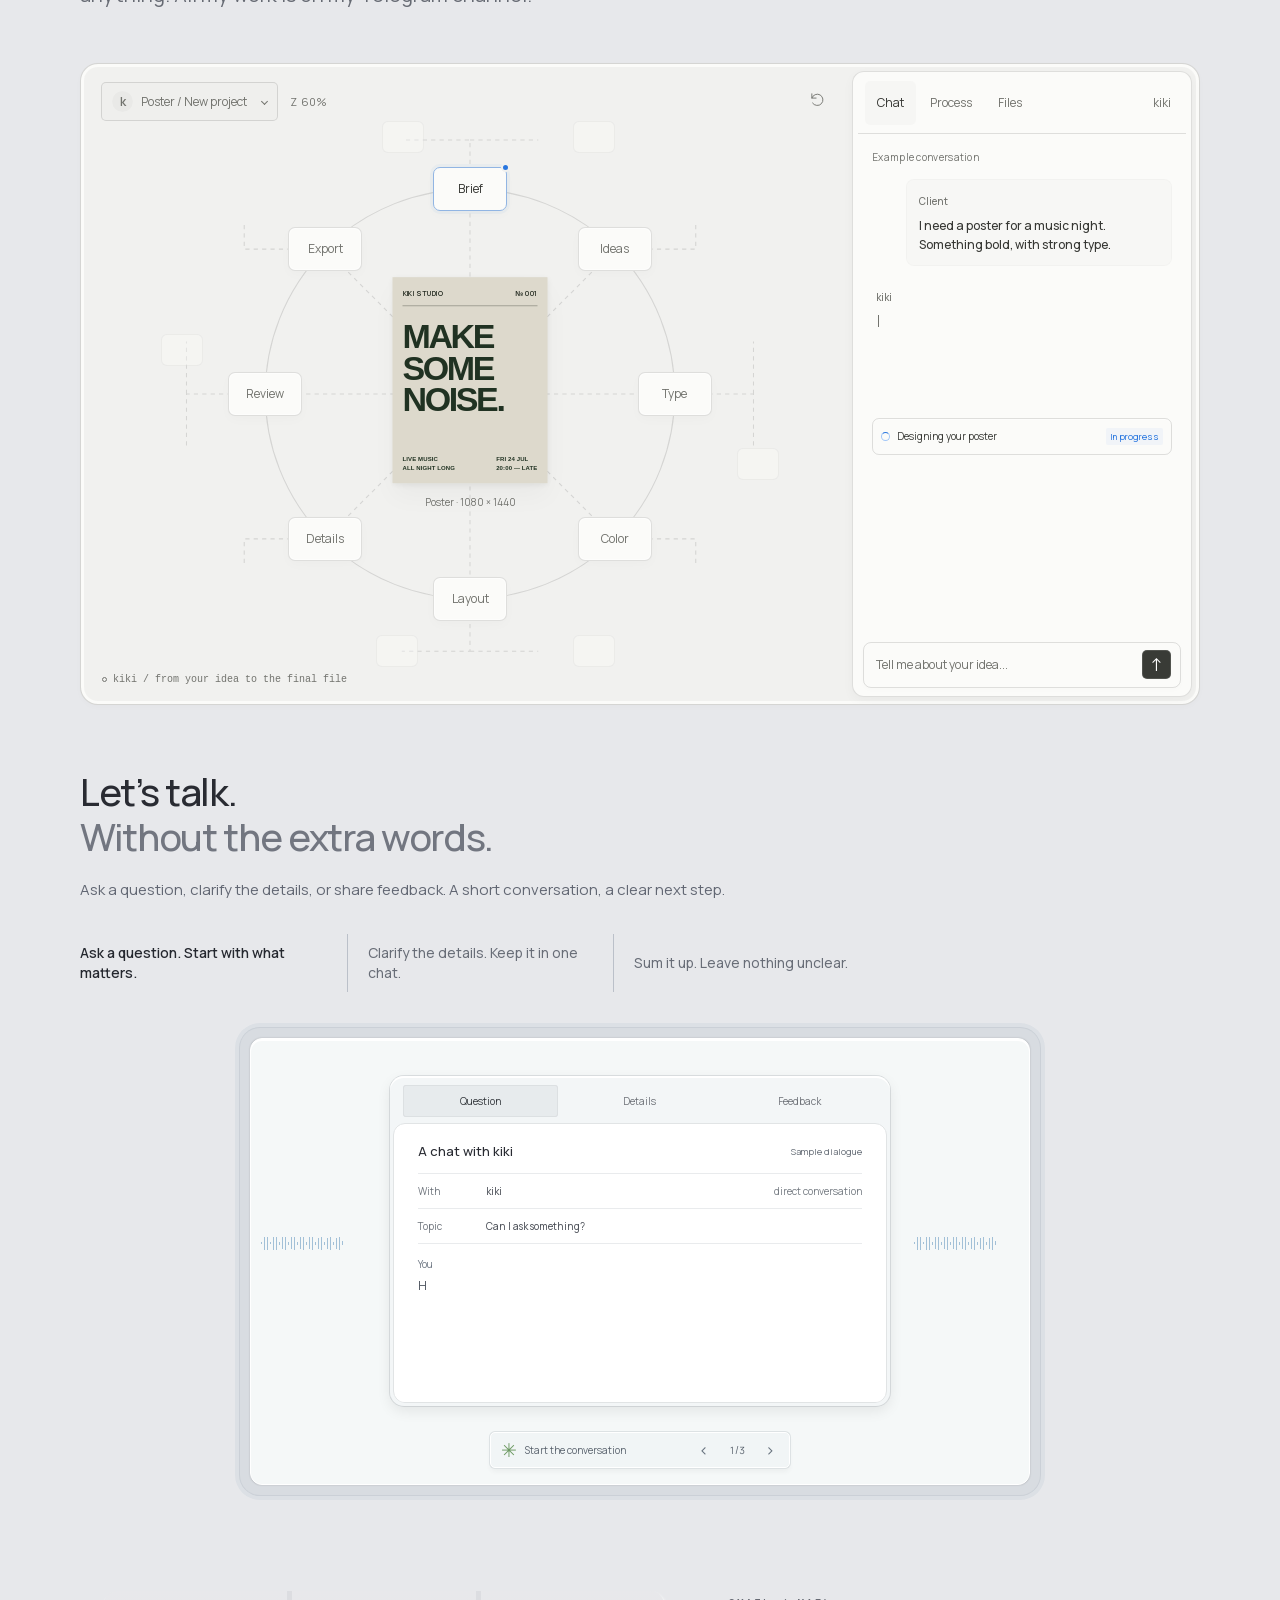
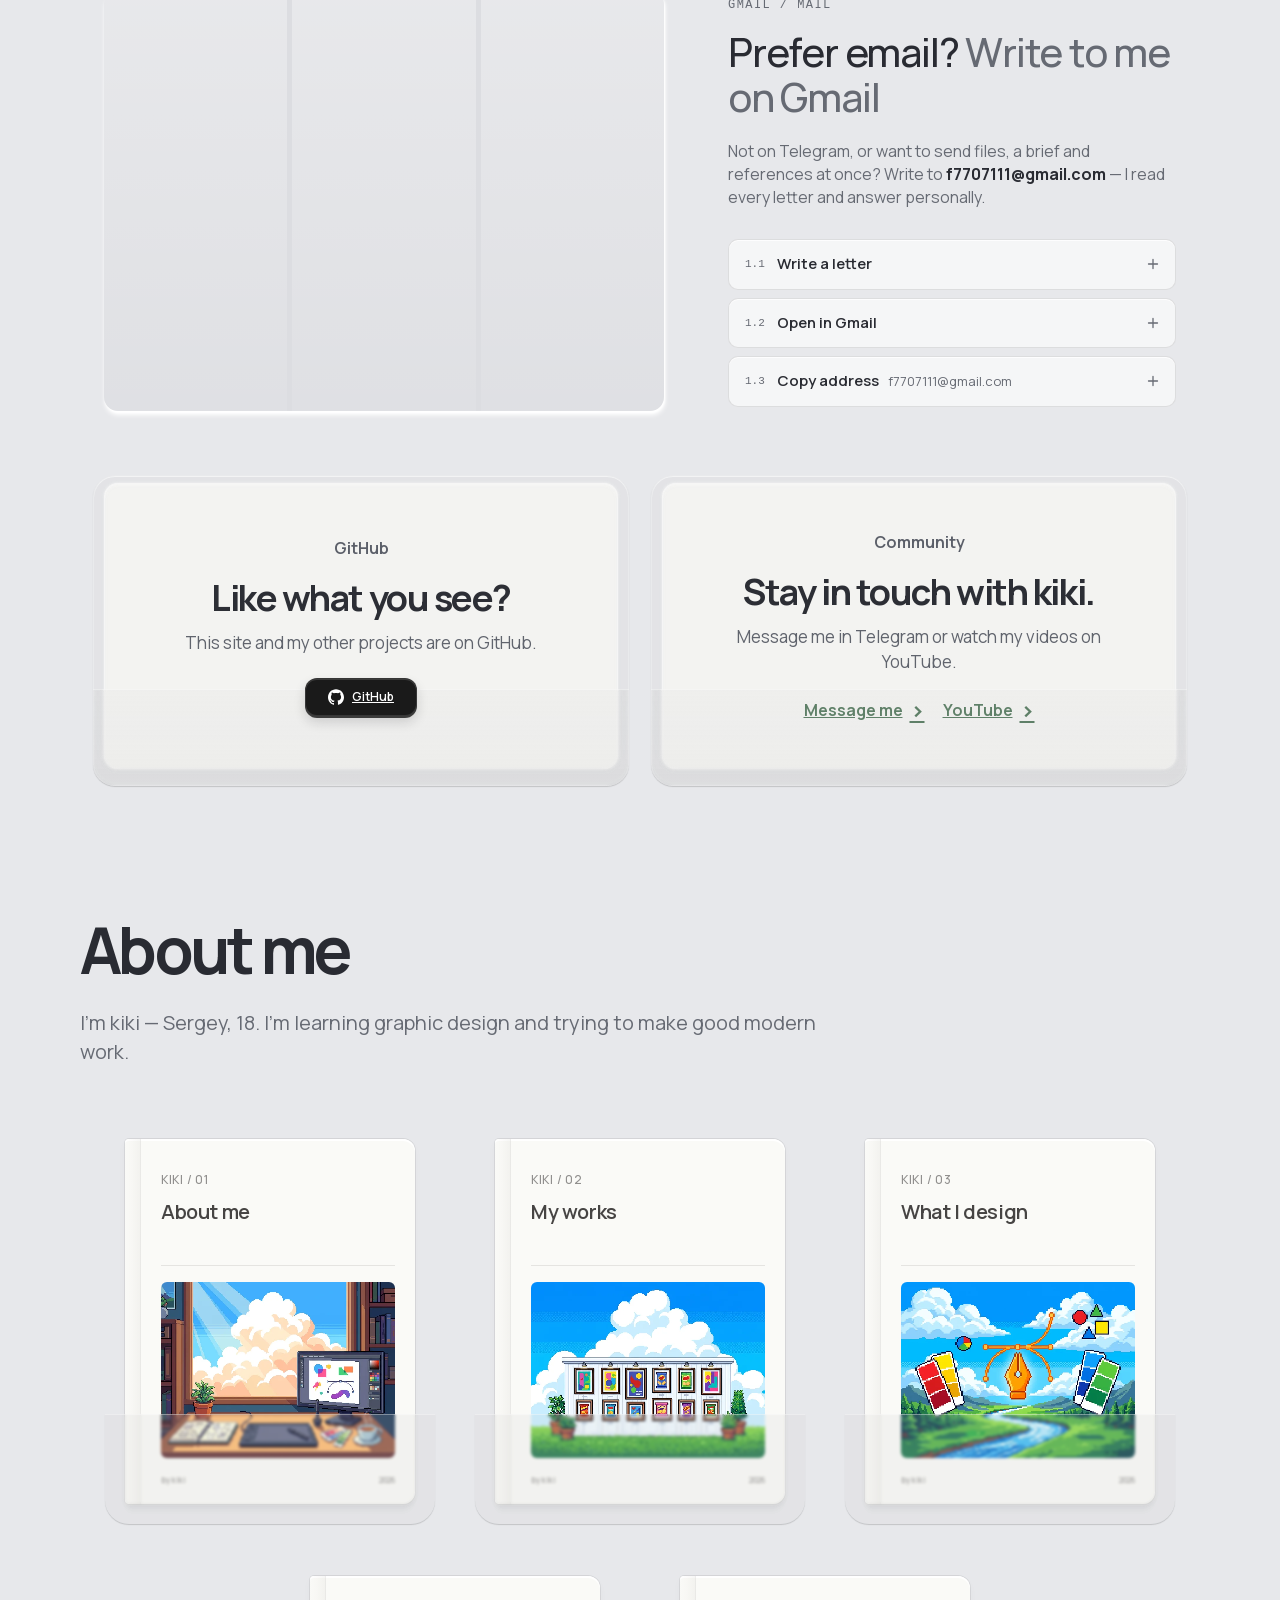
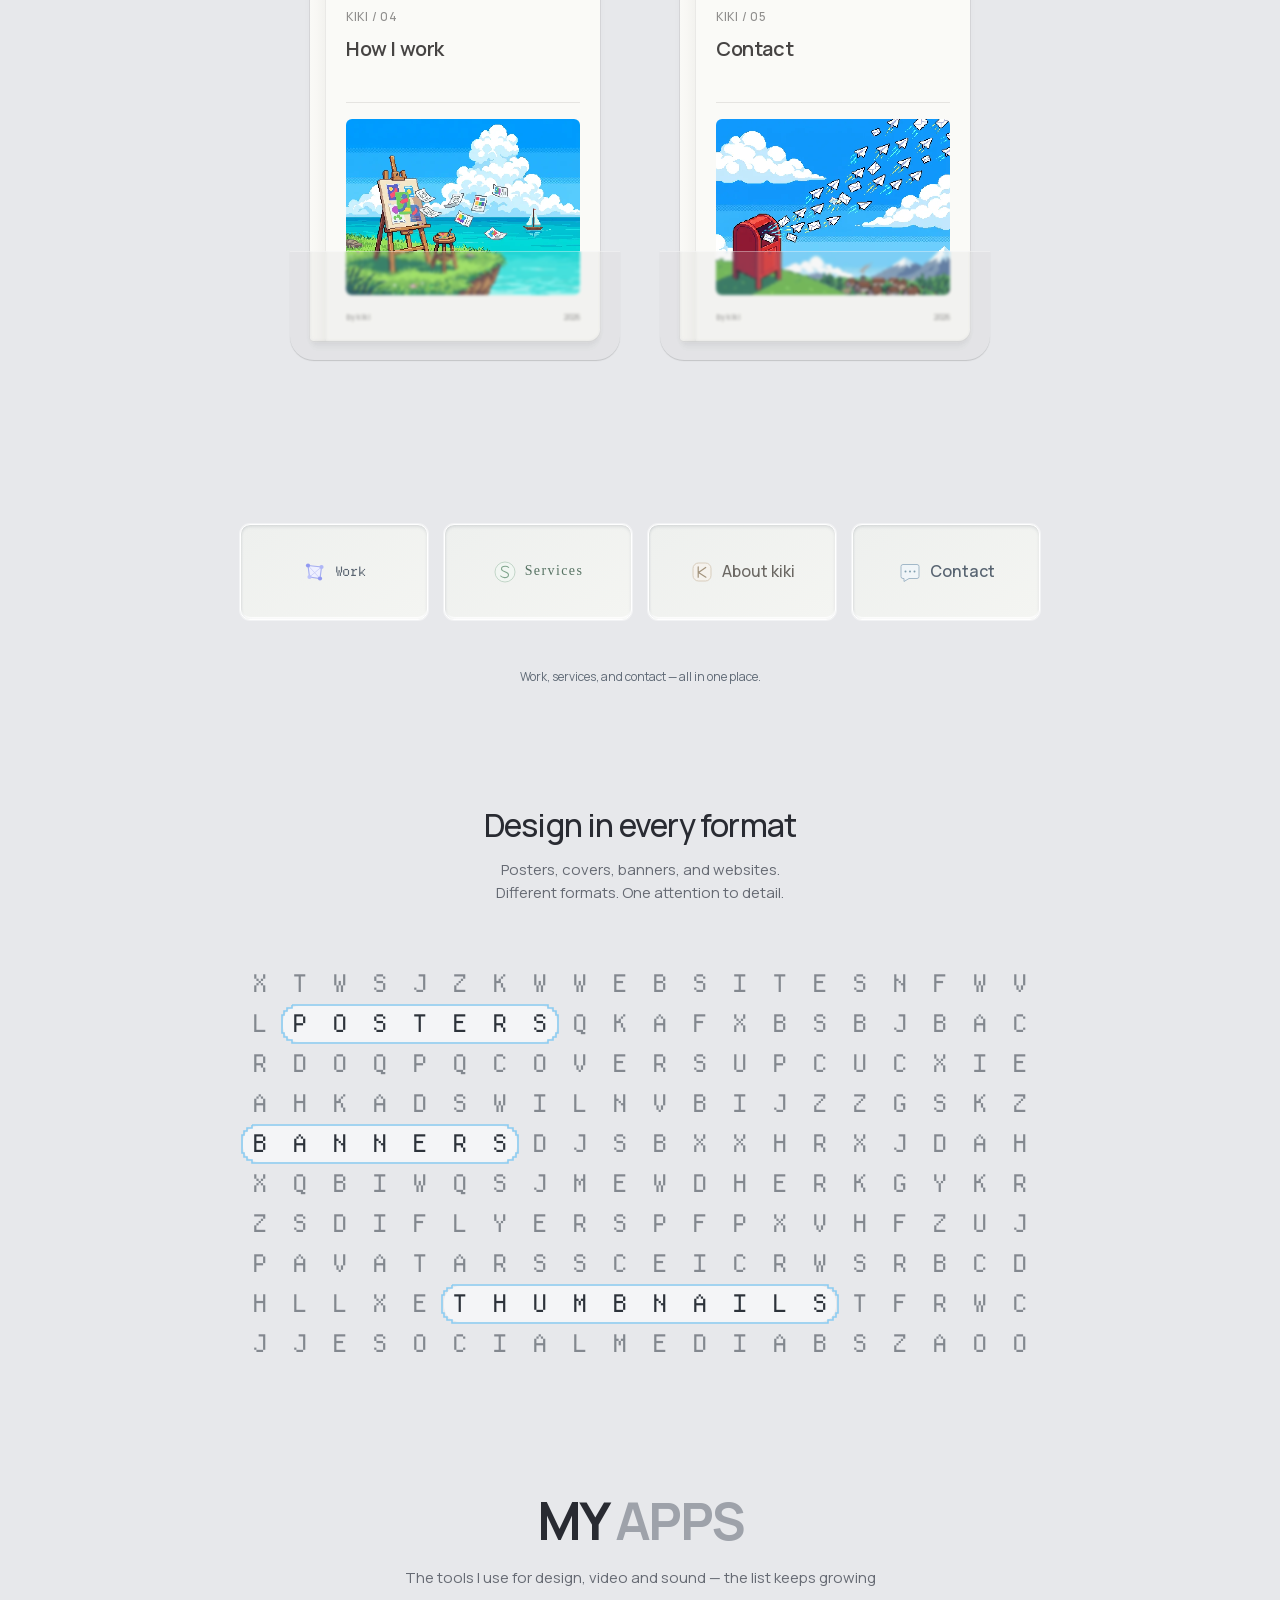
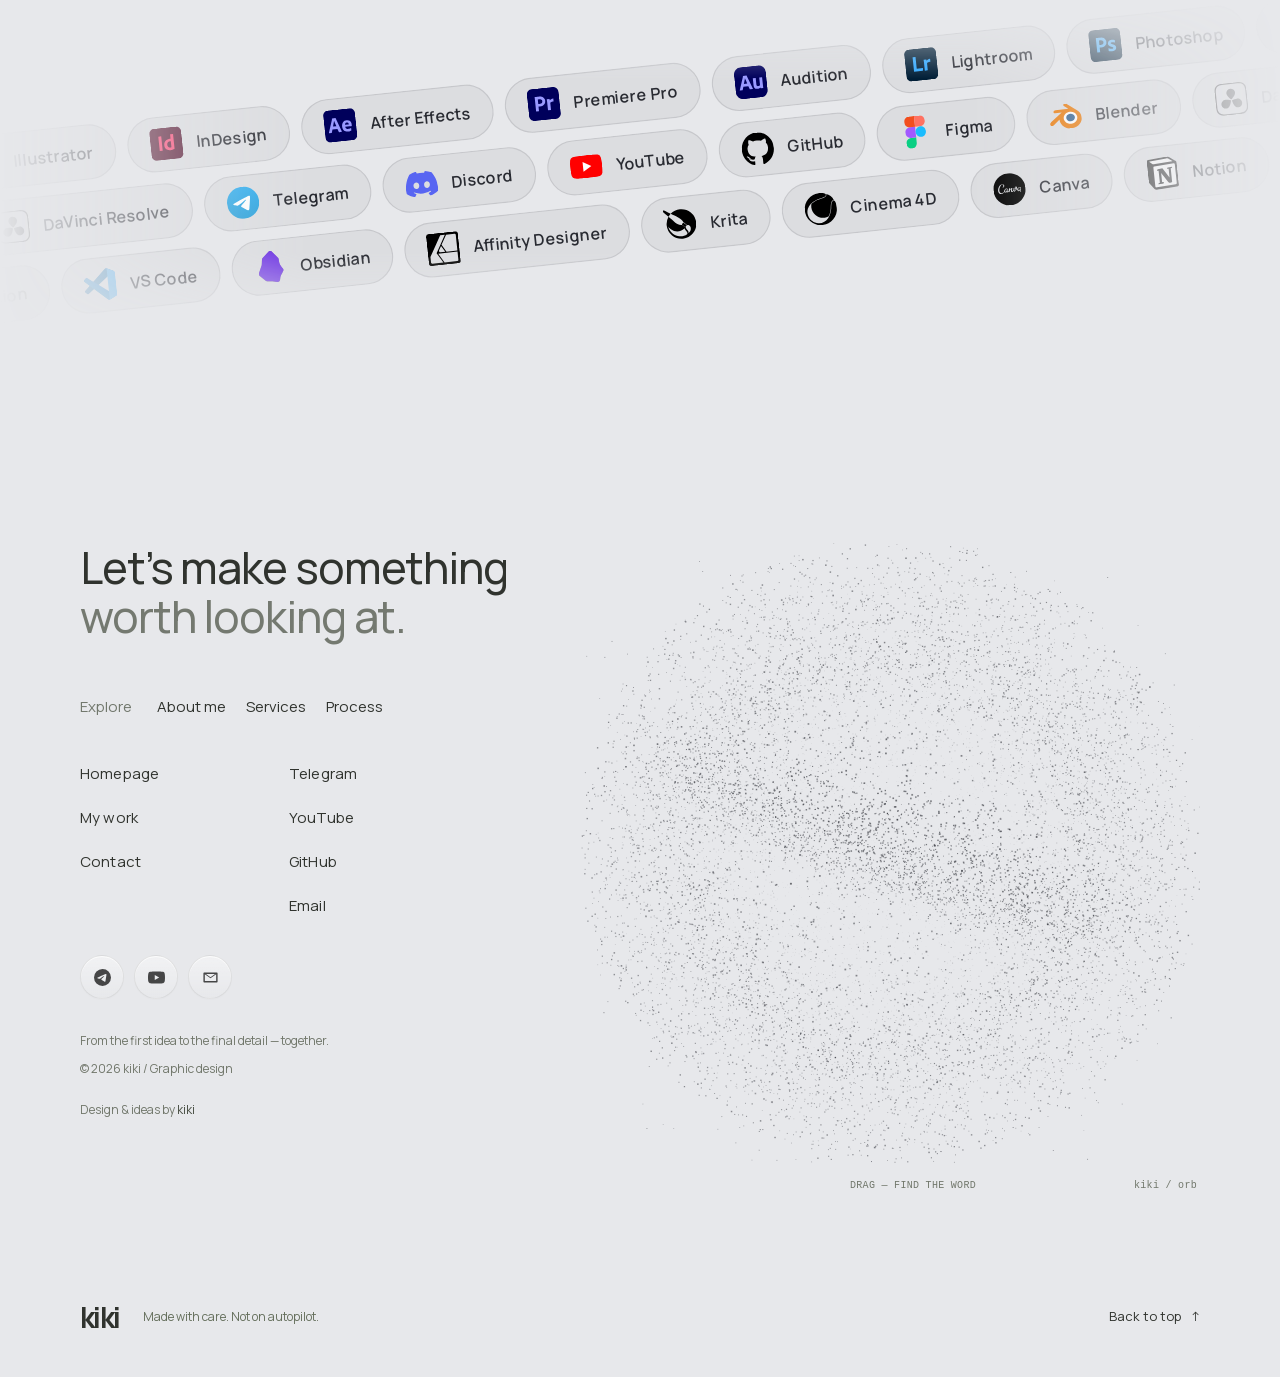
==== commit ae314c08: "kiki" ====
--- a/index.html
+++ b/index.html
@@ -41,6 +41,12 @@
         <canvas class="kh-canvas" aria-hidden="true"></canvas>
         <header class="welcome-header">
         <a class="welcome-wordmark" href="index.html" aria-label="kiki home"><i class="welcome-mark" aria-hidden="true"><video src="assets/brand/mark-loop.mp4" poster="assets/brand/mark-poster.webp" autoplay muted loop playsinline preload="auto" tabindex="-1" disablepictureinpicture></video></i>kiki<span aria-hidden="true">.</span></a>
+        <nav class="welcome-nav" aria-label="Portfolio navigation">
+          <a href="section.html?s=works" data-page-link data-welcome="navWork">Work</a>
+          <a href="section.html?s=about" data-page-link data-welcome="navAbout">About</a>
+          <a href="section.html?s=contact" data-page-link data-welcome="navContact">Contact</a>
+        </nav>
+        <button id="lang-toggle" class="welcome-lang ref-button" type="button" aria-label="Switch to Russian">RU</button>
       </header>
         <div class="kh-text">
           <p class="welcome-eyebrow" data-welcome="eyebrow">kiki / graphic design</p>
@@ -390,4 +396,4 @@
     <script src="js/site/mail.js"></script>
     <script src="js/site/portfolio-footer.js"></script>
   </body>
-</html>+</html>
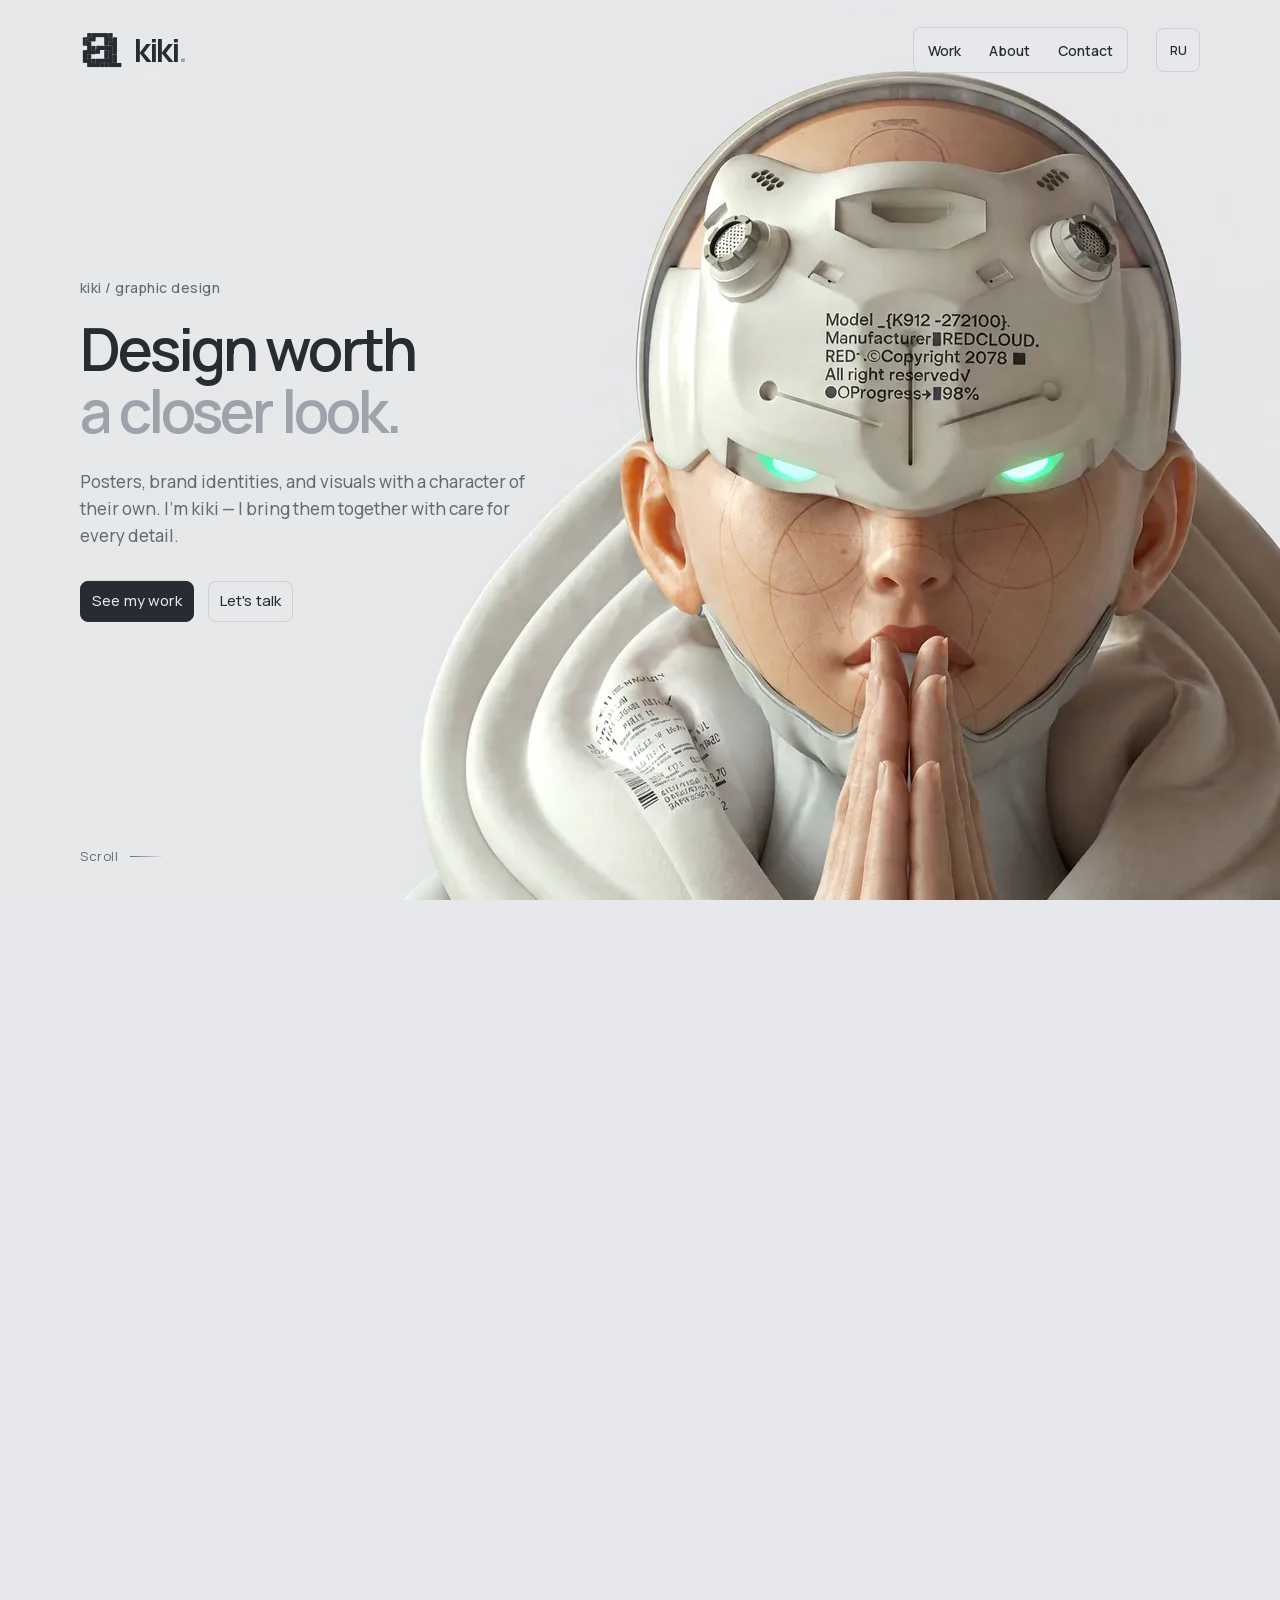
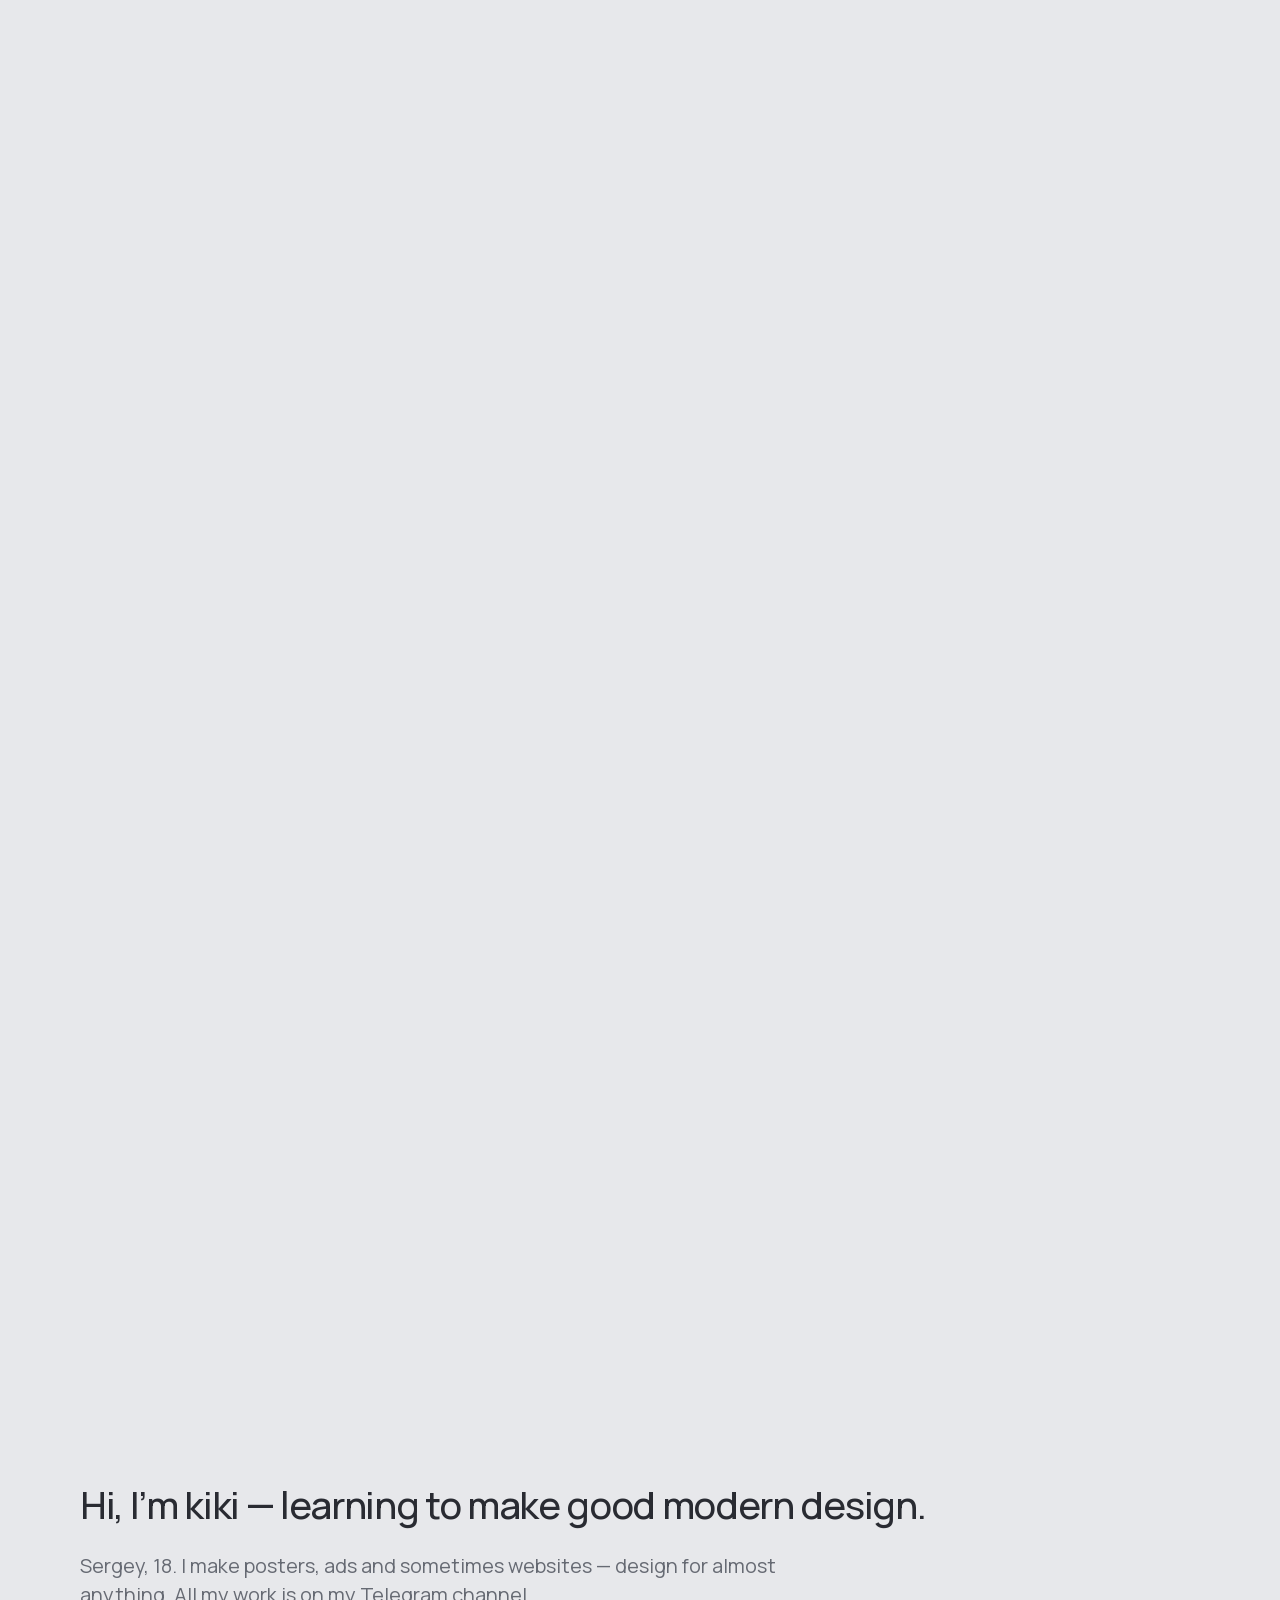
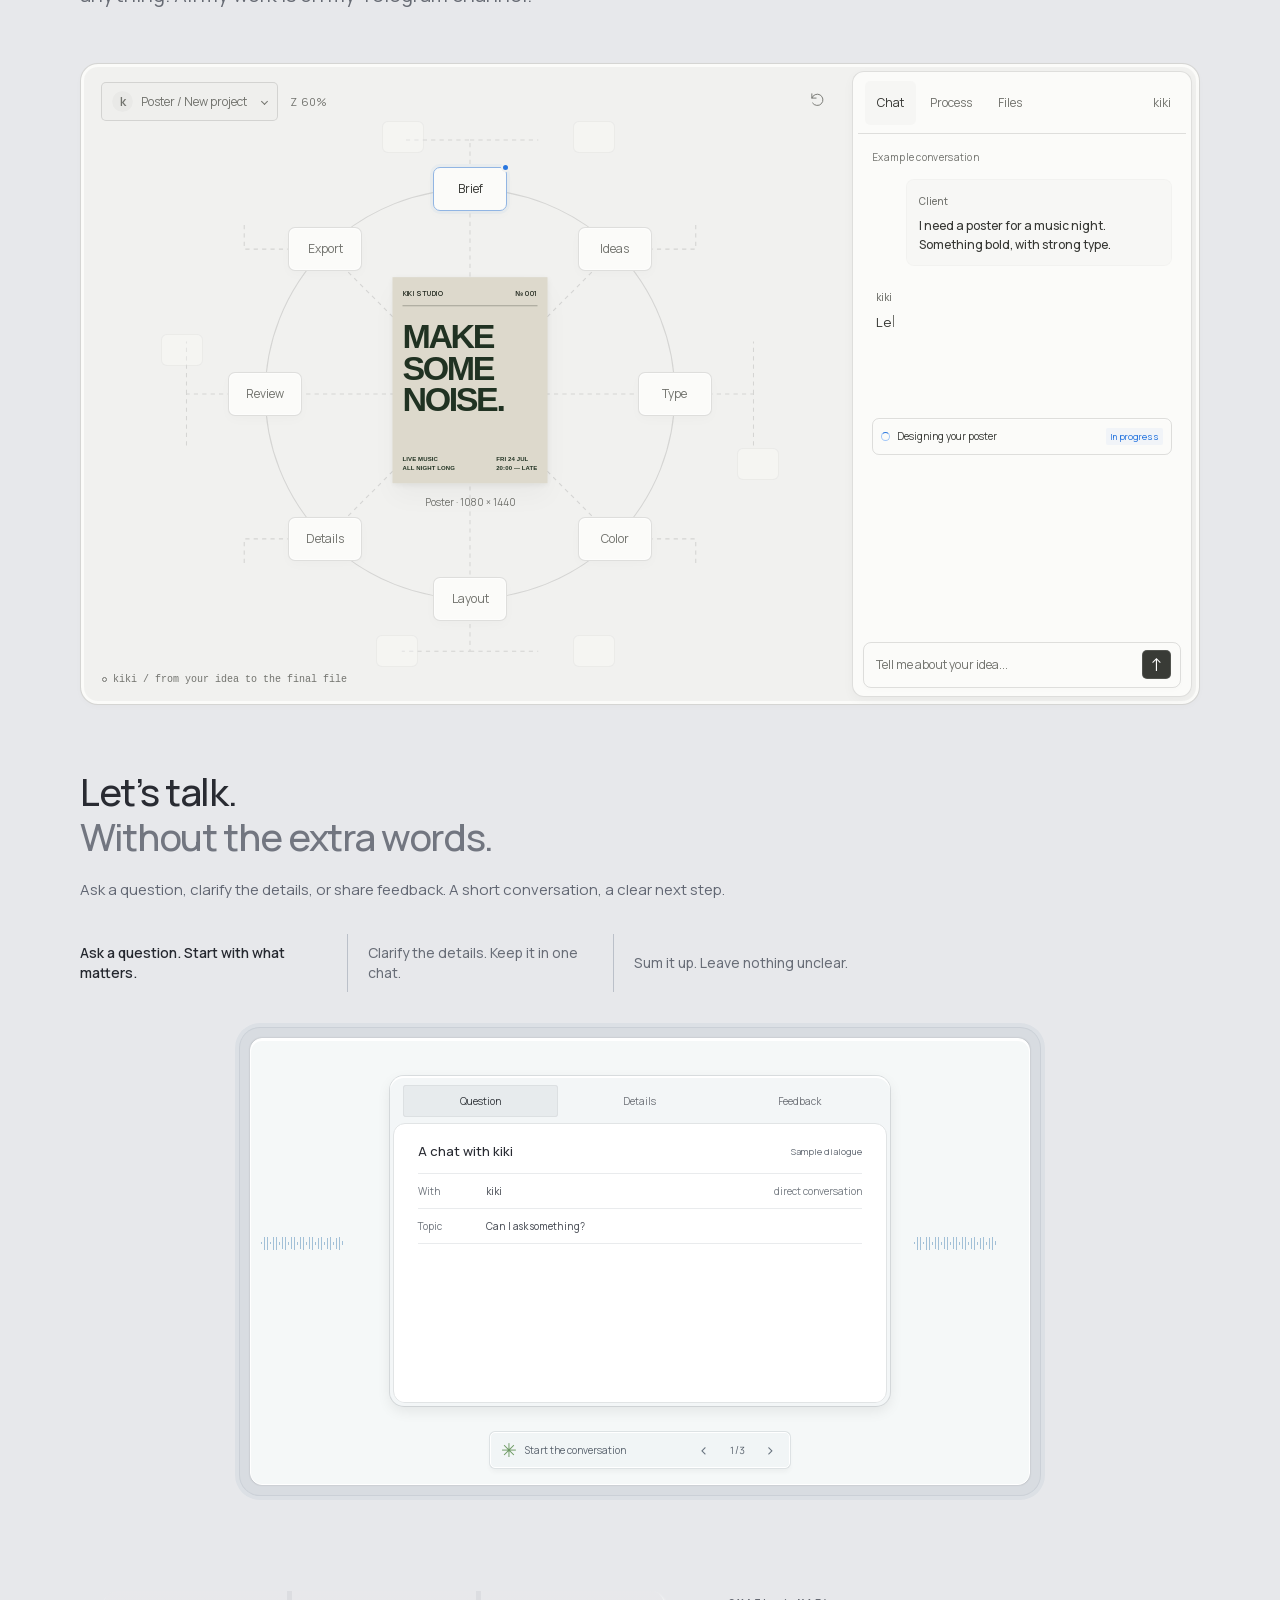
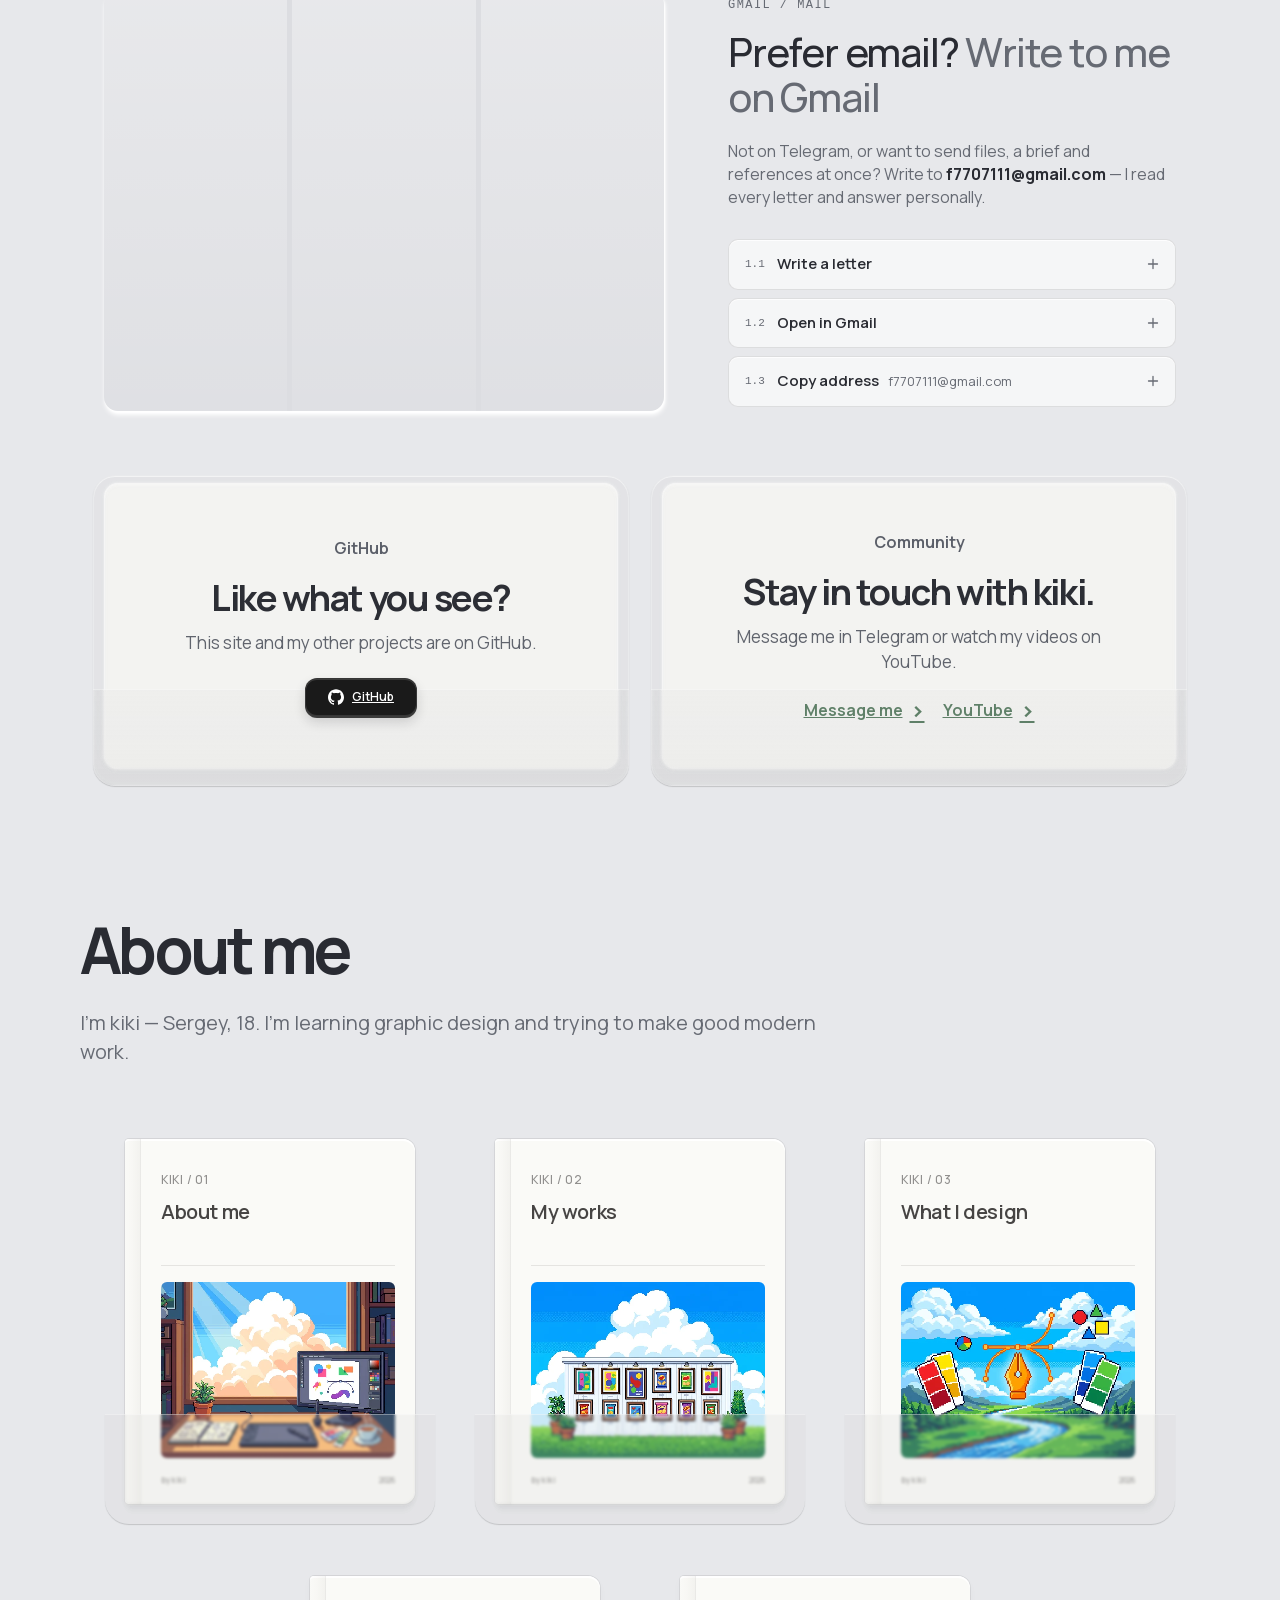
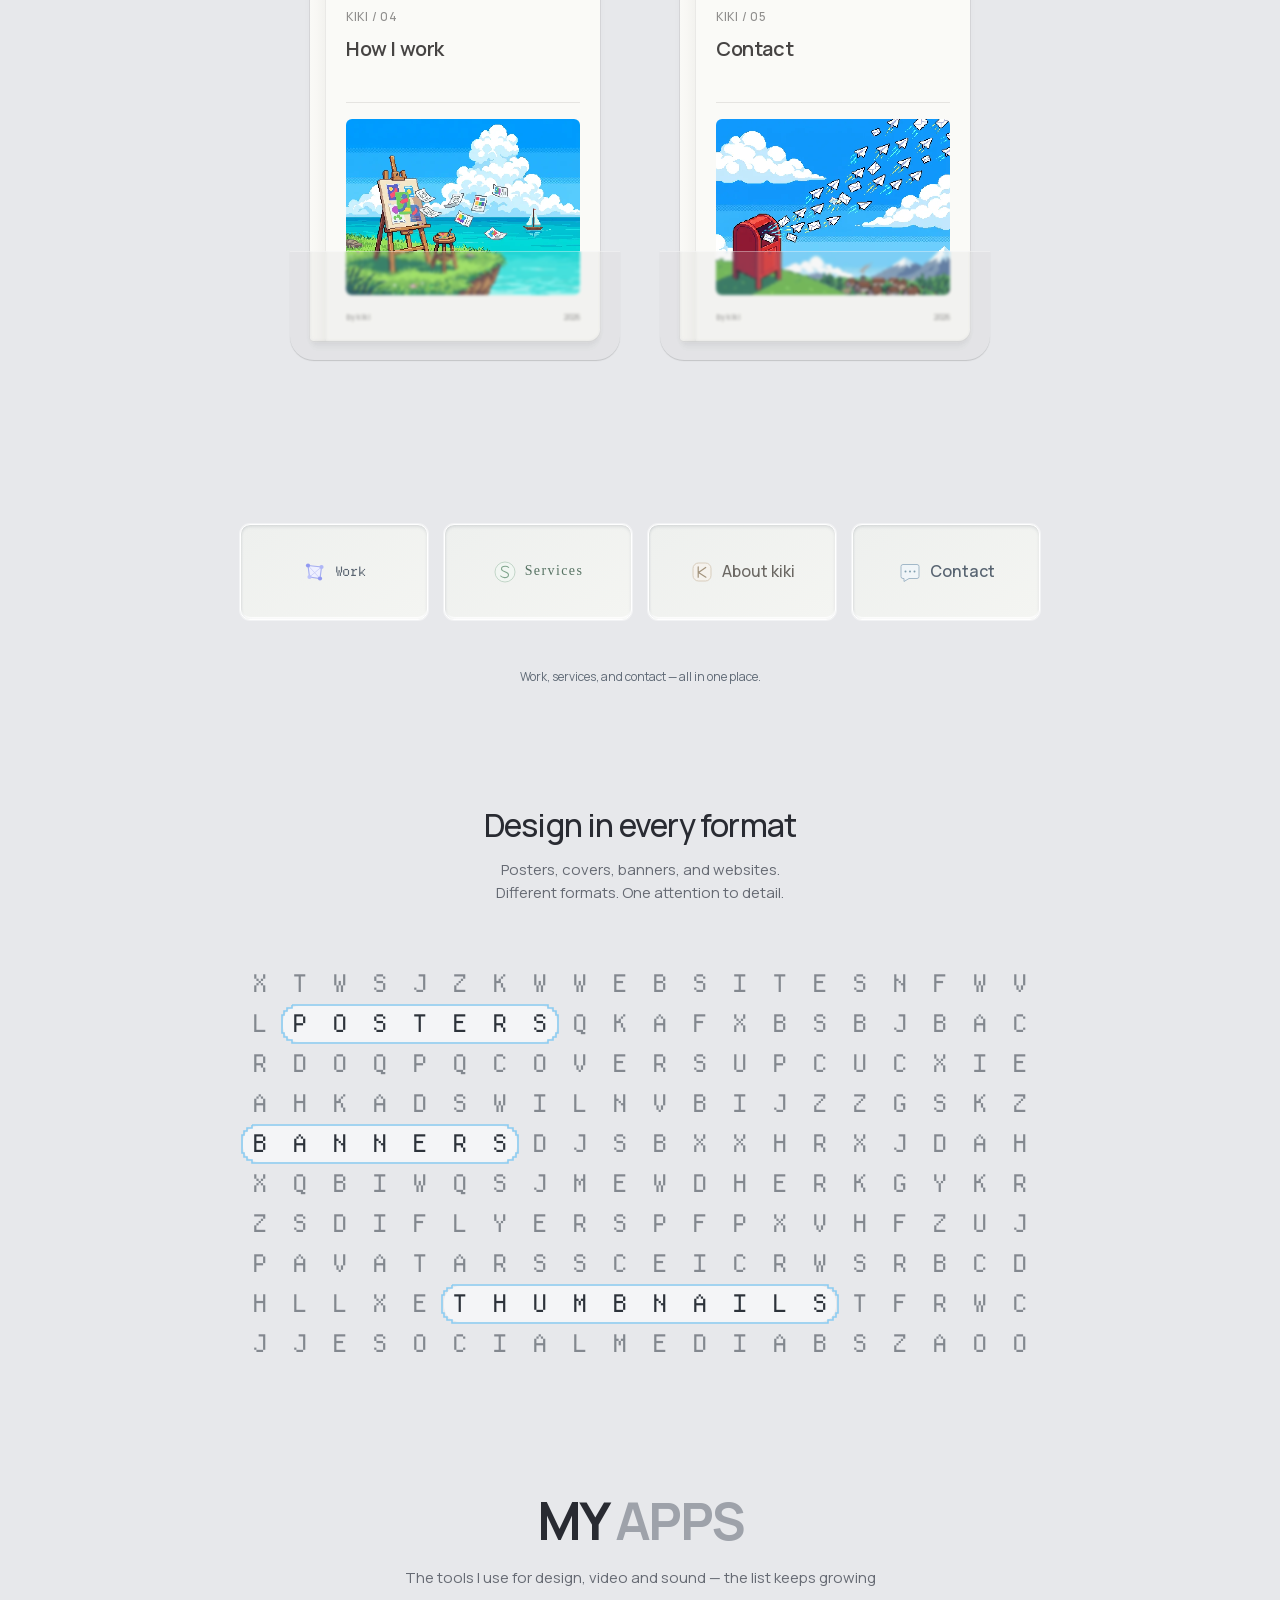
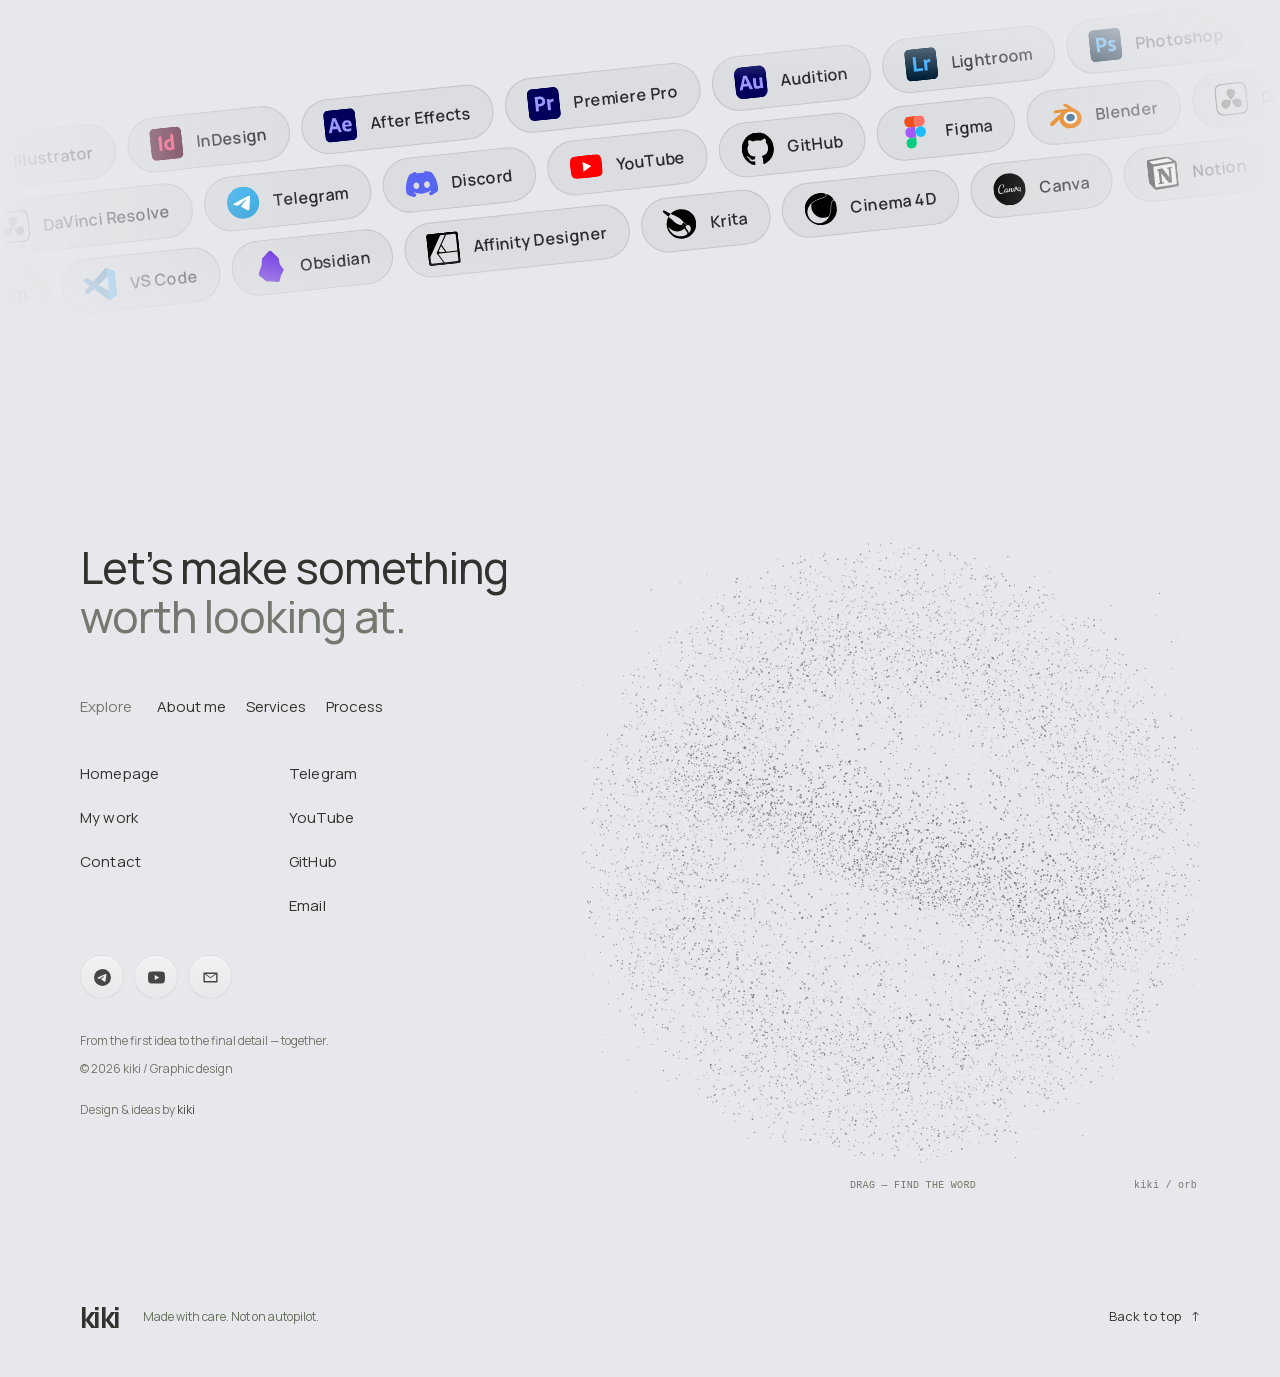
==== commit 10ed37fe: "kik" ====
--- a/index.html
+++ b/index.html
@@ -28,6 +28,7 @@
         <link rel="stylesheet" href="css/components/hero-welcome.css?v=creative1" />
     <link rel="stylesheet" href="css/components/kiki-hero.css" />
     <link rel="stylesheet" href="css/components/orb.css" />
+    <link rel="stylesheet" href="css/mobile.css?v=1" />
   </head>
   <body>
     <!-- Turns the white background of the logo video into transparency and tints the mark with the site ink colour. -->
--- a/css/mobile.css
+++ b/css/mobile.css
@@ -0,0 +1,197 @@
+/* Mobile adaptation — loaded last, only overrides what breaks on phones. */
+
+/* ---------- Base: no iOS text zoom, no grey tap flash, safe areas ---------- */
+html {
+  -webkit-text-size-adjust: 100%;
+  text-size-adjust: 100%;
+}
+a,
+button,
+[role='button'] {
+  -webkit-tap-highlight-color: transparent;
+  touch-action: manipulation;
+}
+
+/* ---------- Scroll reveal: never push blocks sideways past the screen edge ----------
+   The reveal used translateX(±72px) before showing a block, which made the page
+   wider than the phone (horizontal wobble). On phones it only slides up. */
+@media (max-width: 820px) {
+  [data-aos='fade-right'],
+  [data-aos='fade-left'],
+  [data-aos].out-left {
+    transform: translate3d(0, 40px, 0);
+  }
+  [data-aos].in {
+    transform: translate3d(0, 0, 0);
+  }
+}
+
+/* ---------- Phones: notches / rounded corners in landscape ---------- */
+@media (max-width: 920px) {
+  .kiki-hero .welcome-header {
+    padding-left: env(safe-area-inset-left, 0px);
+    padding-right: env(safe-area-inset-right, 0px);
+  }
+}
+
+/* ---------- Header: fits 320px screens ---------- */
+@media (max-width: 400px) {
+  .kiki-hero .welcome-wordmark {
+    font-size: 24px;
+  }
+  .welcome-mark {
+    width: 32px;
+    height: 32px;
+    margin-right: 6px;
+  }
+  .welcome-header {
+    gap: 8px;
+  }
+  .welcome-nav {
+    gap: 8px;
+    padding: 0 8px;
+  }
+  .welcome-nav a {
+    font-size: 13px;
+  }
+  .welcome-header .welcome-lang {
+    min-width: 40px;
+    padding: 0 6px;
+  }
+}
+@media (max-width: 340px) {
+  .kiki-hero .welcome-wordmark {
+    font-size: 21px;
+  }
+  .welcome-mark {
+    width: 28px;
+    height: 28px;
+    margin-right: 4px;
+  }
+  .welcome-header {
+    gap: 6px;
+  }
+  .welcome-nav {
+    gap: 6px;
+    padding: 0 6px;
+  }
+  .welcome-nav a {
+    font-size: 12.5px;
+  }
+  .welcome-header .welcome-lang {
+    min-width: 36px;
+    padding: 0 4px;
+    font-size: 12px;
+  }
+}
+
+/* ---------- Hero on portrait phones ---------- */
+@media (max-aspect-ratio: 1/1) {
+  /* the first screen never exceeds the visible area (no jump when the browser bar hides) */
+  .kh-sticky {
+    height: 100svh;
+  }
+  .kh-text .welcome-actions {
+    flex-wrap: wrap;
+  }
+}
+/* short screens (iPhone SE, small Androids): keep the buttons clear of the character */
+@media (max-aspect-ratio: 1/1) and (max-height: 720px) {
+  .kh-idle,
+  .kh-canvas {
+    left: -42vw;
+    width: 142vw;
+  }
+  .kh-text {
+    top: 84px;
+  }
+  .kh-text h1 {
+    font-size: clamp(32px, 9.4vw, 42px);
+  }
+  .kh-text .welcome-description {
+    font-size: 15px;
+    line-height: 1.45;
+    margin-top: 14px;
+  }
+}
+@media (max-aspect-ratio: 1/1) and (max-height: 600px) {
+  .kh-idle,
+  .kh-canvas {
+    left: -30vw;
+    width: 130vw;
+  }
+  .kh-text .welcome-description {
+    font-size: 14px;
+  }
+  .kh-hint {
+    display: none;
+  }
+}
+
+/* ---------- Hero on phones held sideways ---------- */
+@media (max-height: 520px) and (min-aspect-ratio: 1/1) {
+  .kiki-hero .welcome-header {
+    height: 64px;
+  }
+  .kh-text {
+    top: 50%;
+  }
+  .kh-text h1 {
+    font-size: clamp(30px, 6vw, 44px);
+  }
+  .kh-text .welcome-description {
+    font-size: 14px;
+    line-height: 1.4;
+    margin-top: 10px;
+    max-width: 380px;
+  }
+  .kh-hint {
+    display: none;
+  }
+}
+
+/* ---------- Gmail block: status card must not cover the letter ---------- */
+@media (max-width: 560px) {
+  .mail-stage {
+    height: 480px;
+  }
+  .mail-status {
+    top: 14px;
+    width: 72%;
+    min-width: 0;
+  }
+  .mail-preview {
+    top: 222px;
+  }
+  .mail-actions .mail-action,
+  .mail-action {
+    min-height: 48px;
+  }
+}
+@media (max-width: 380px) {
+  .mail-status {
+    width: 80%;
+  }
+  .mail-action {
+    gap: 8px;
+  }
+}
+
+/* ---------- Folder cards: frosted pocket must not blur the picture on touch ---------- */
+@media (hover: none) {
+  .folder-pocket {
+    height: 22%;
+  }
+}
+
+/* ---------- Narrow screens: long words / emails never push the layout ---------- */
+@media (max-width: 480px) {
+  h1,
+  h2,
+  h3,
+  p,
+  .mail-action,
+  .site-lead {
+    overflow-wrap: anywhere;
+  }
+}
